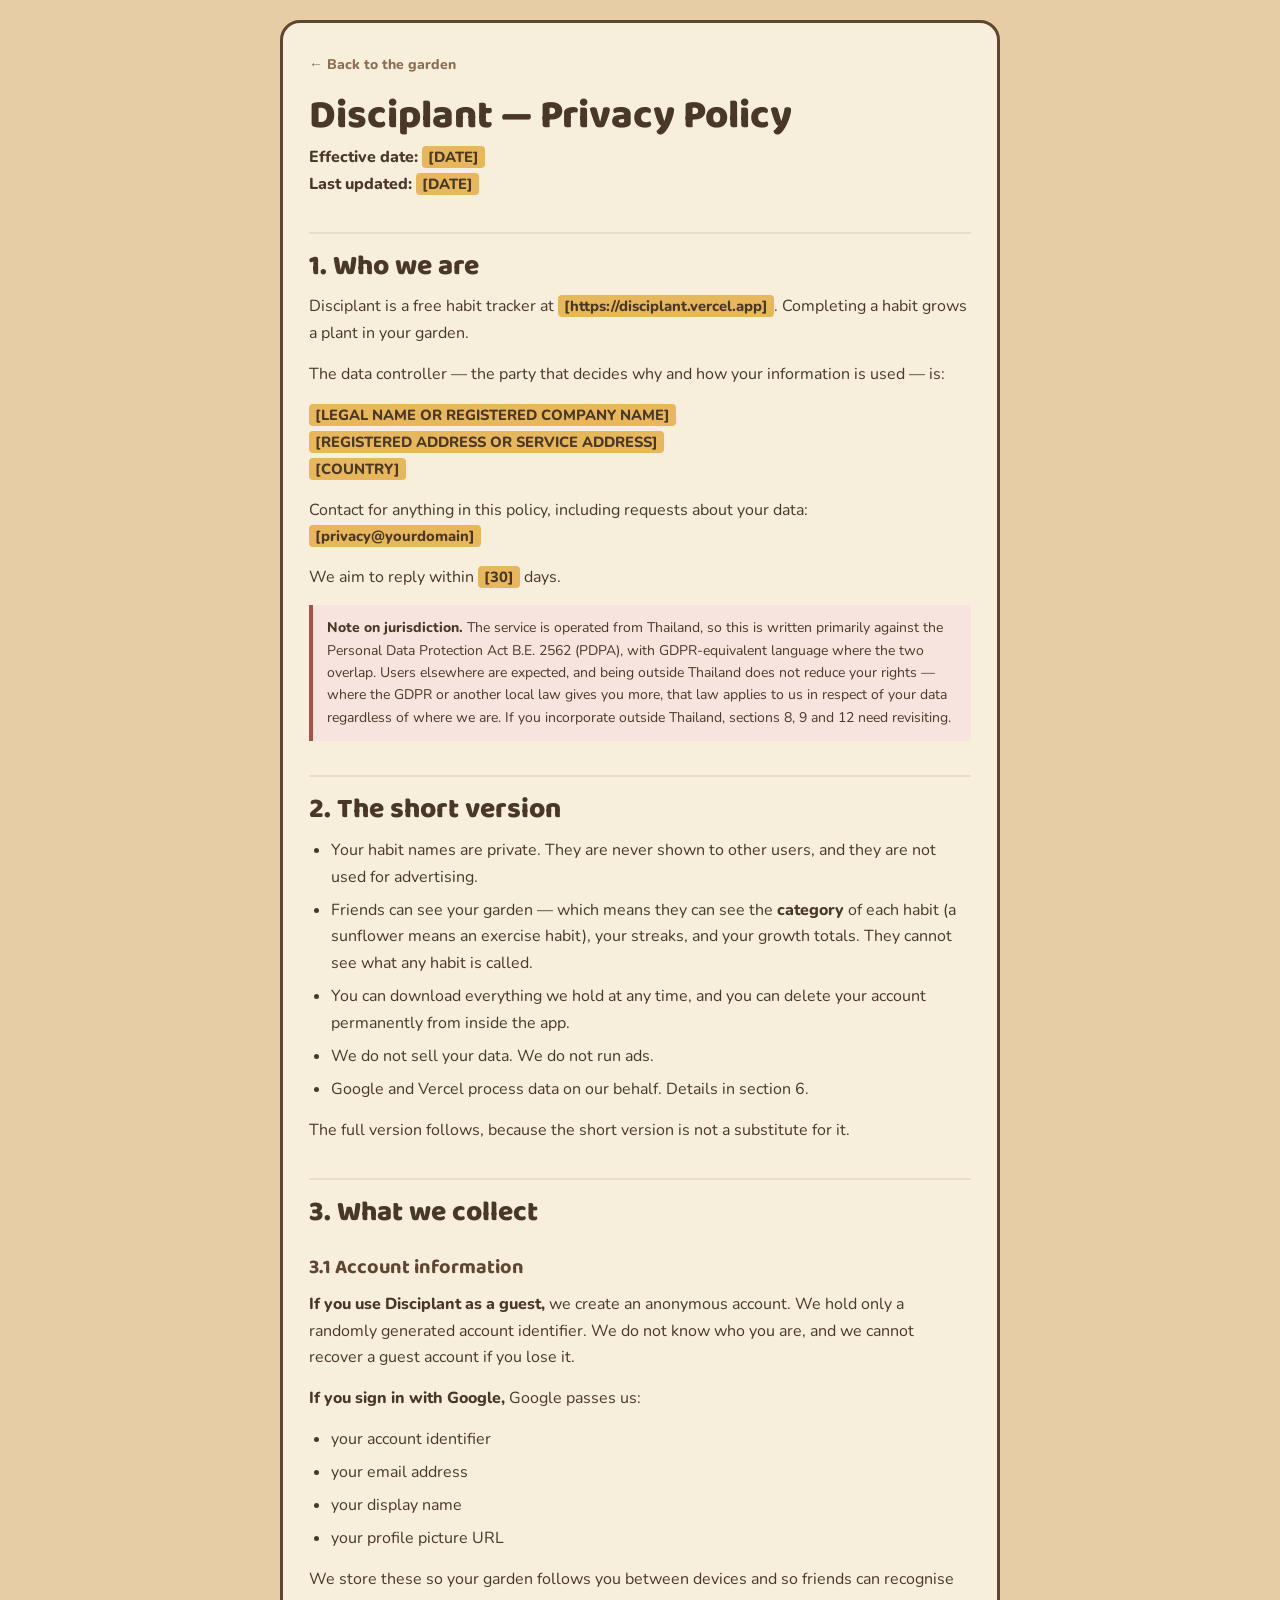
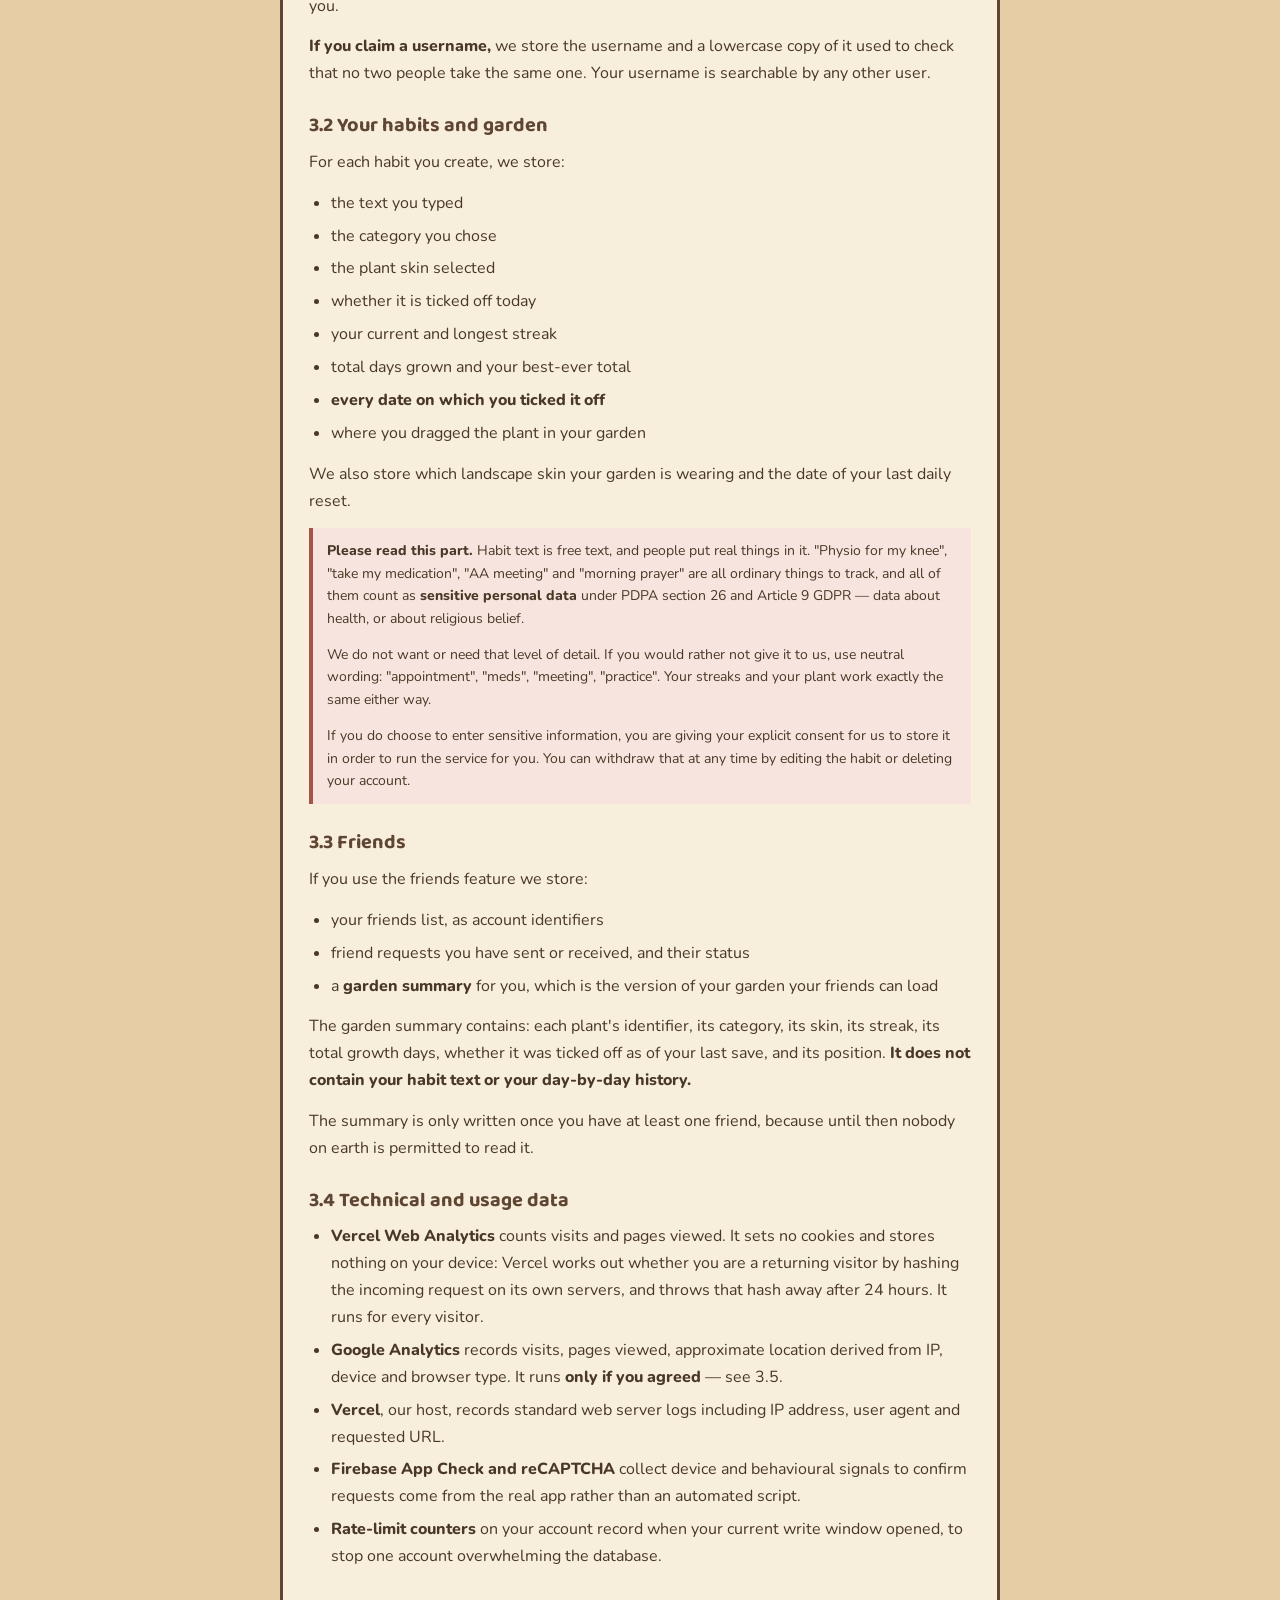
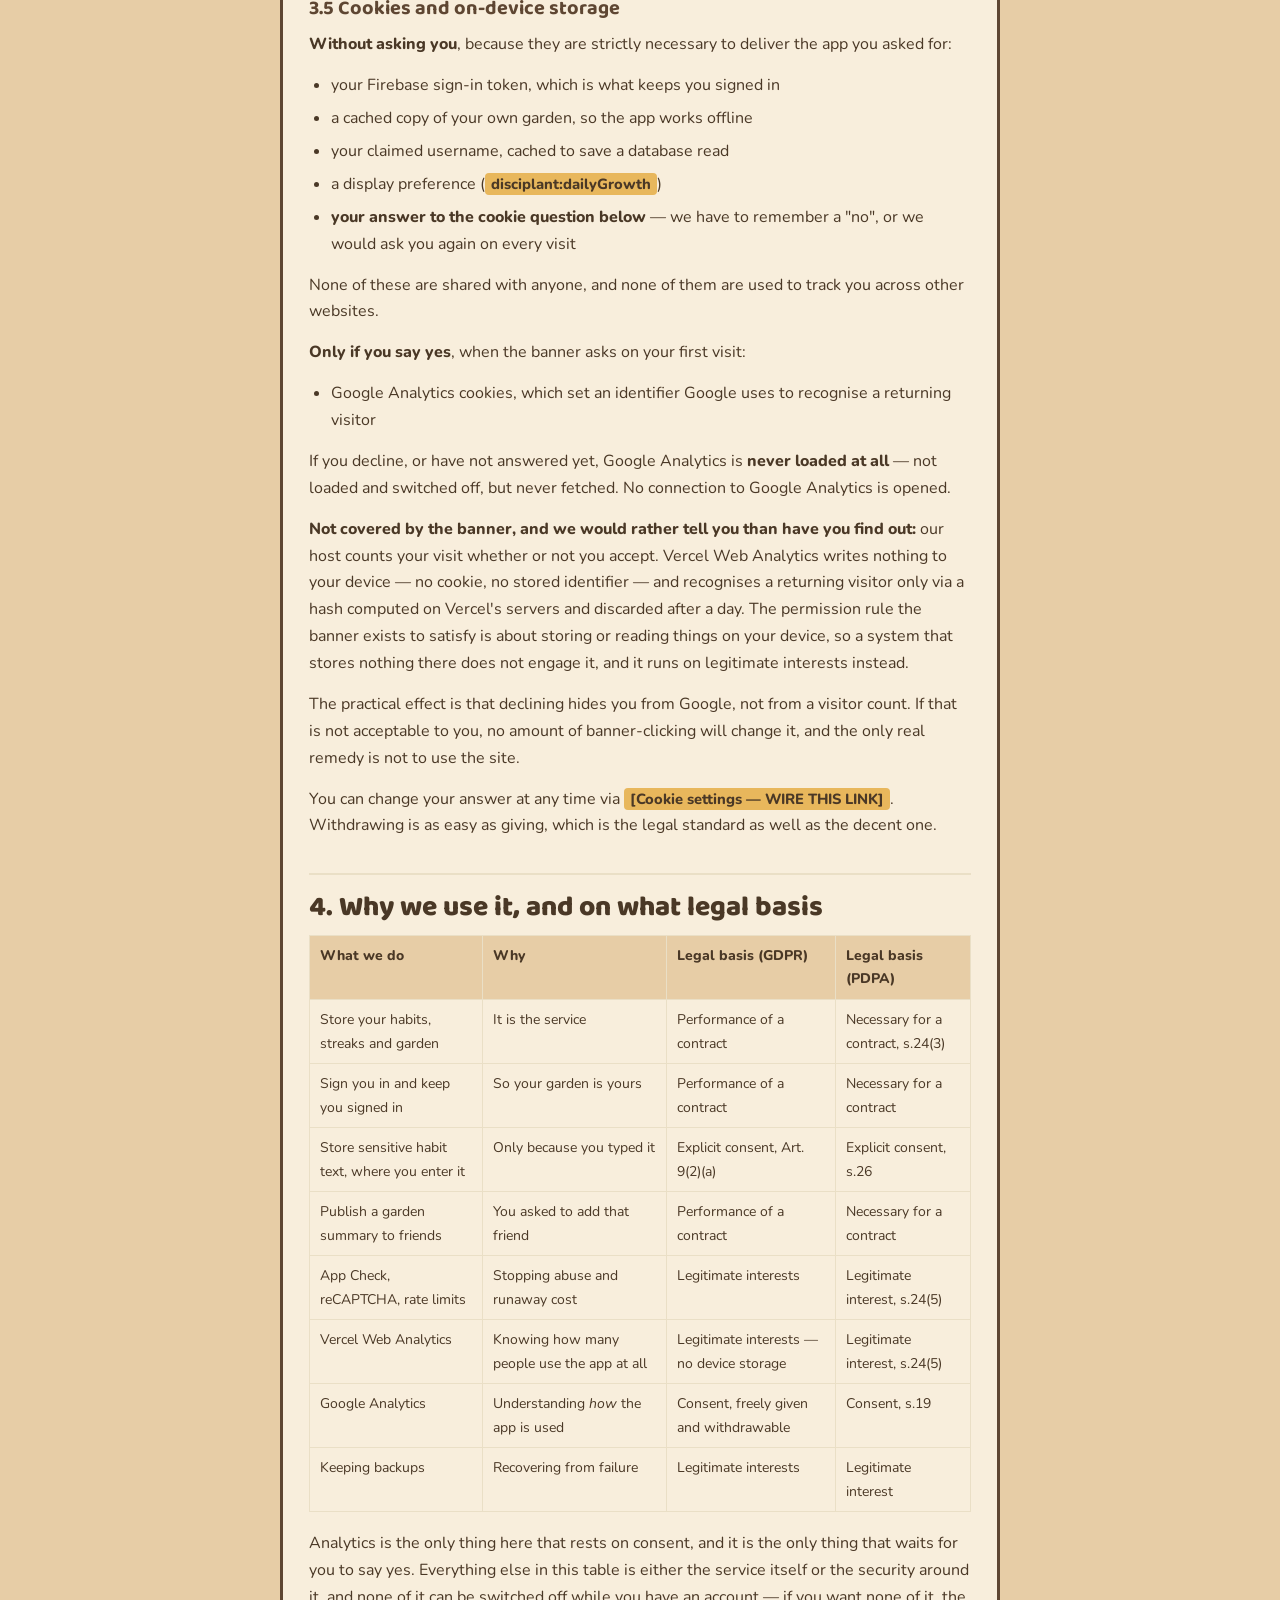
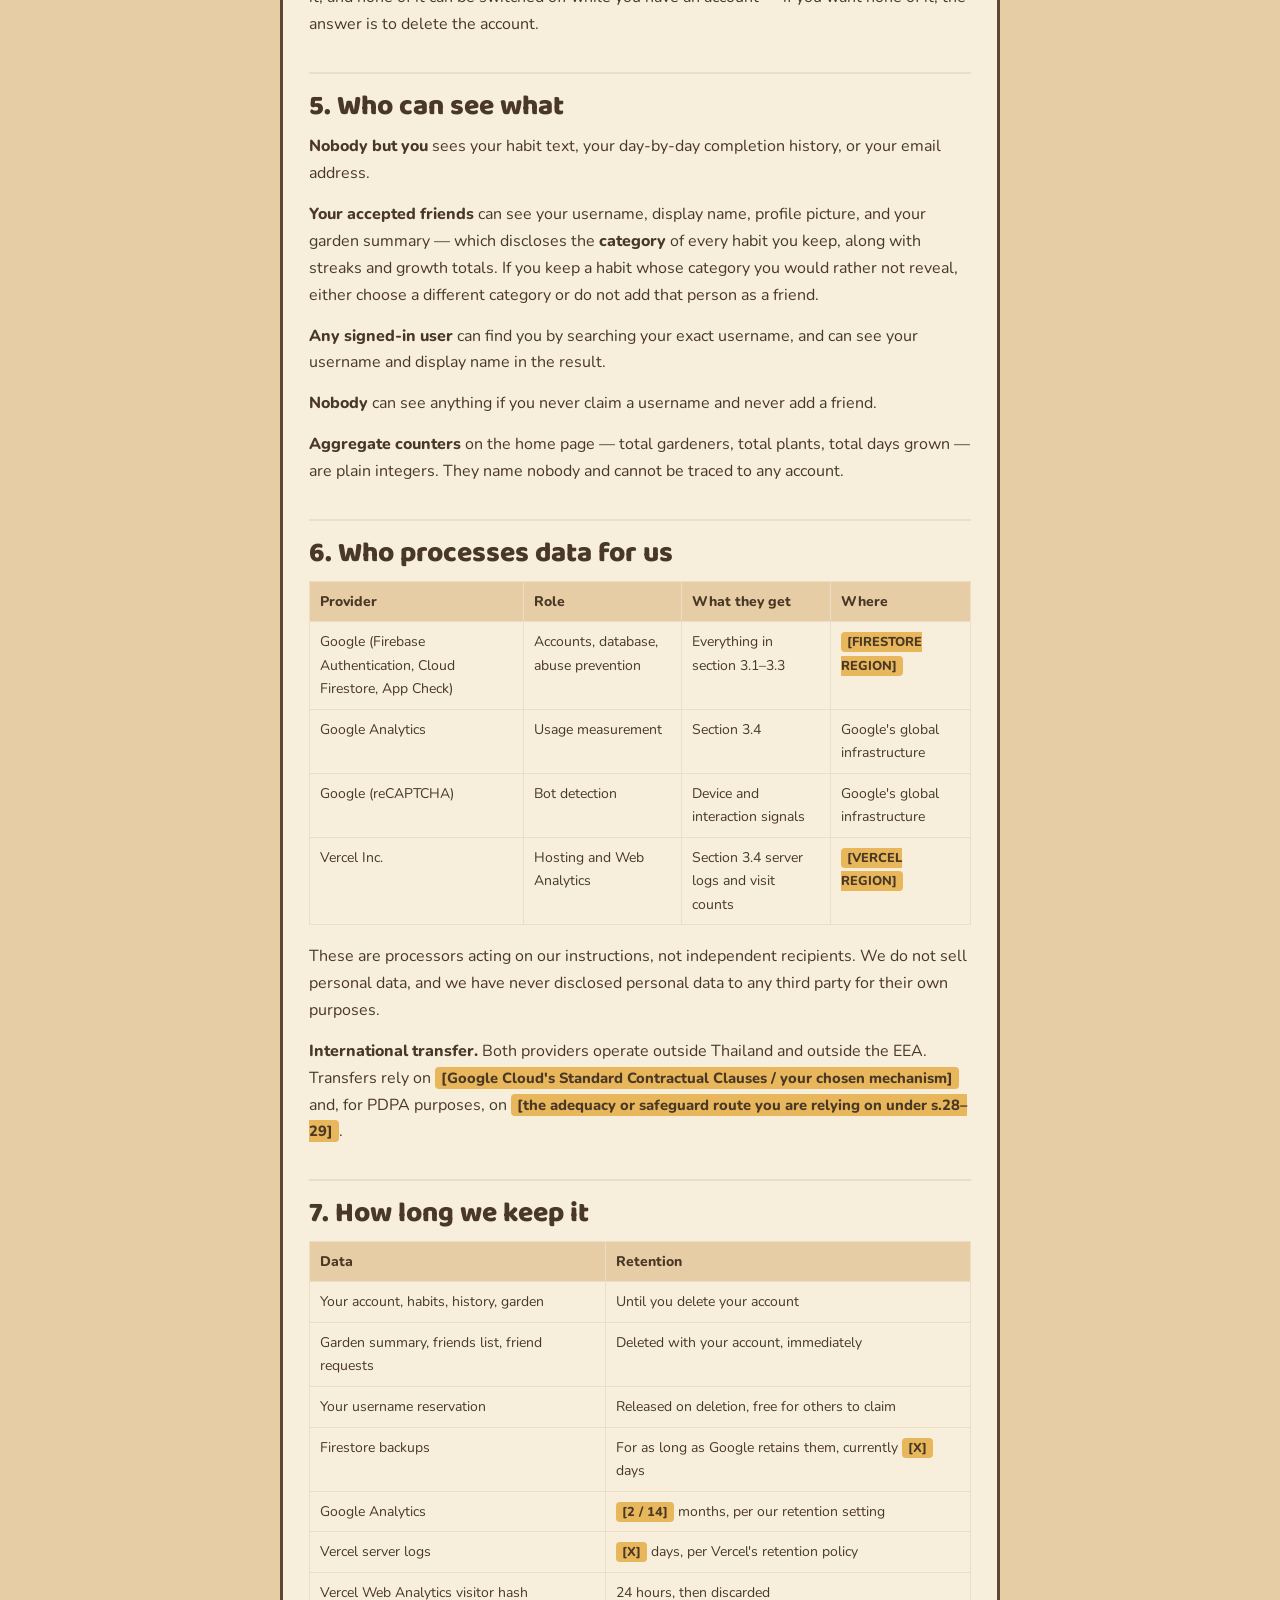
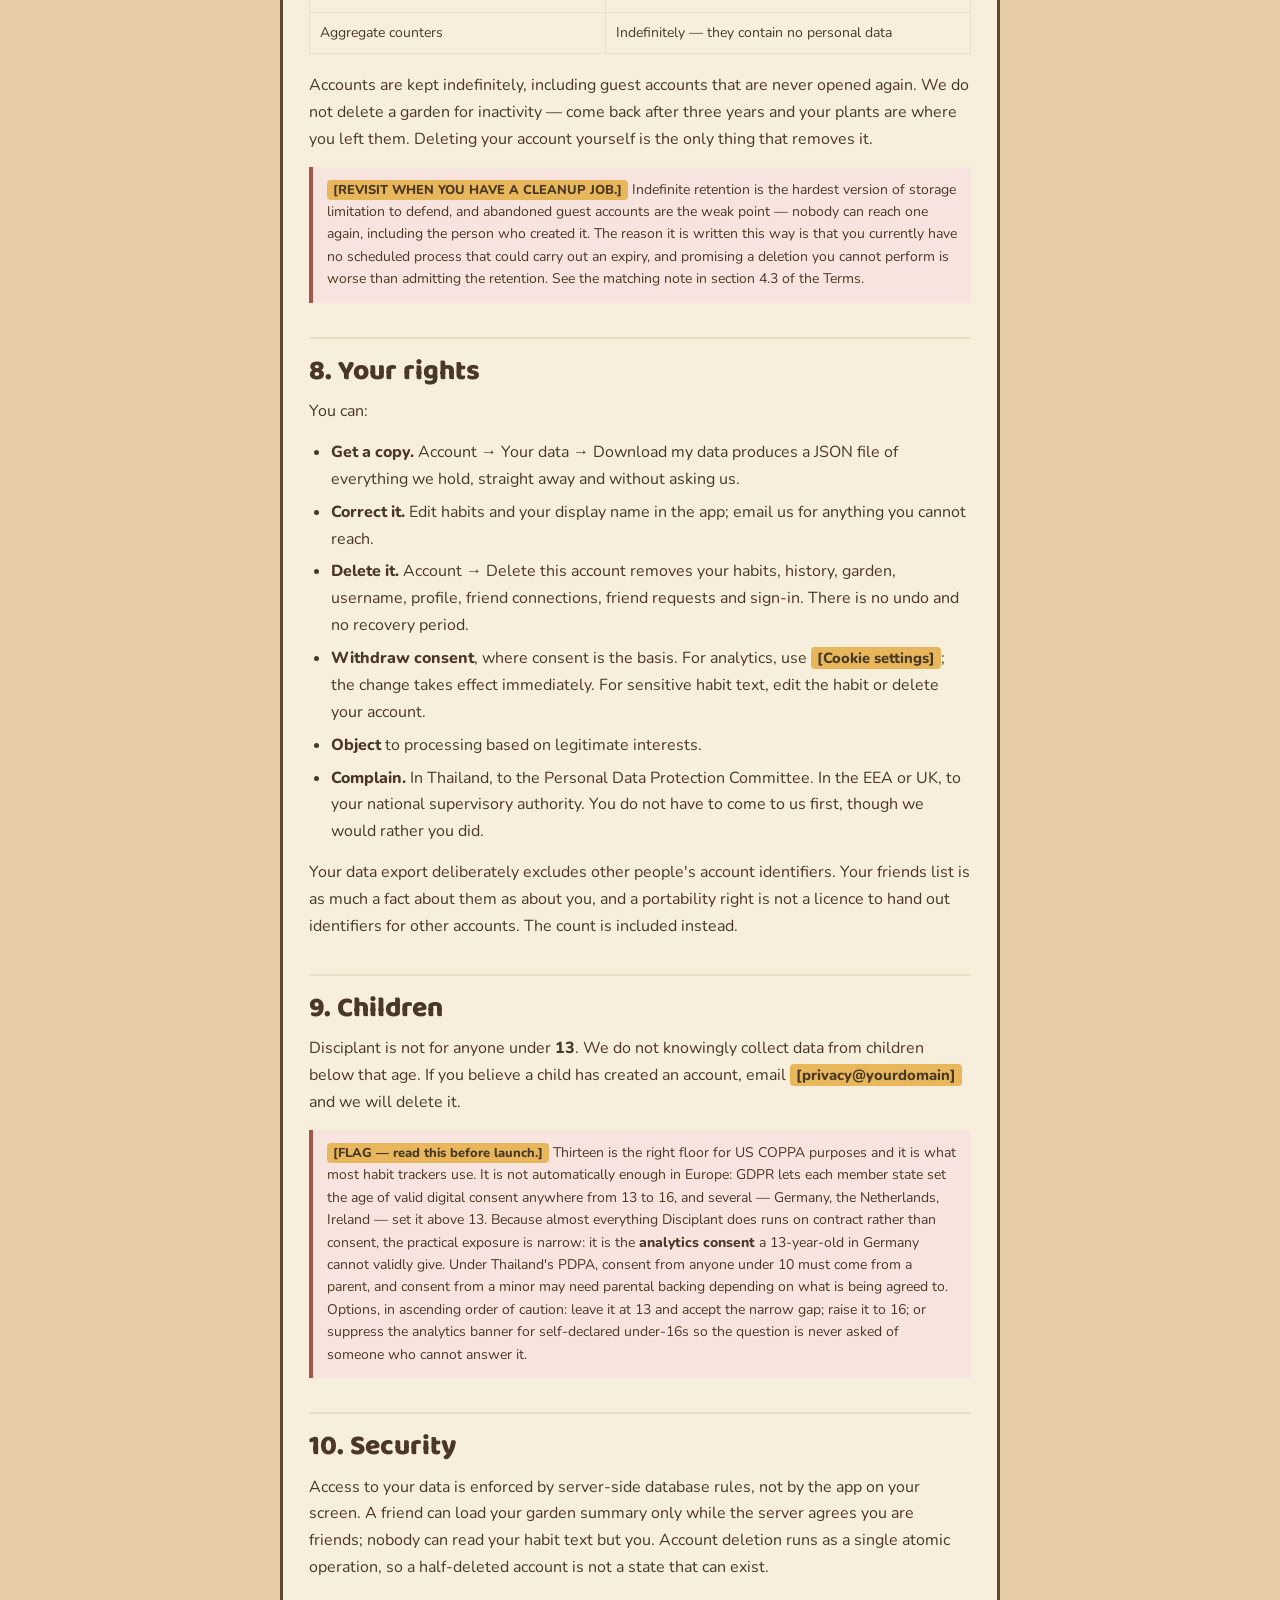
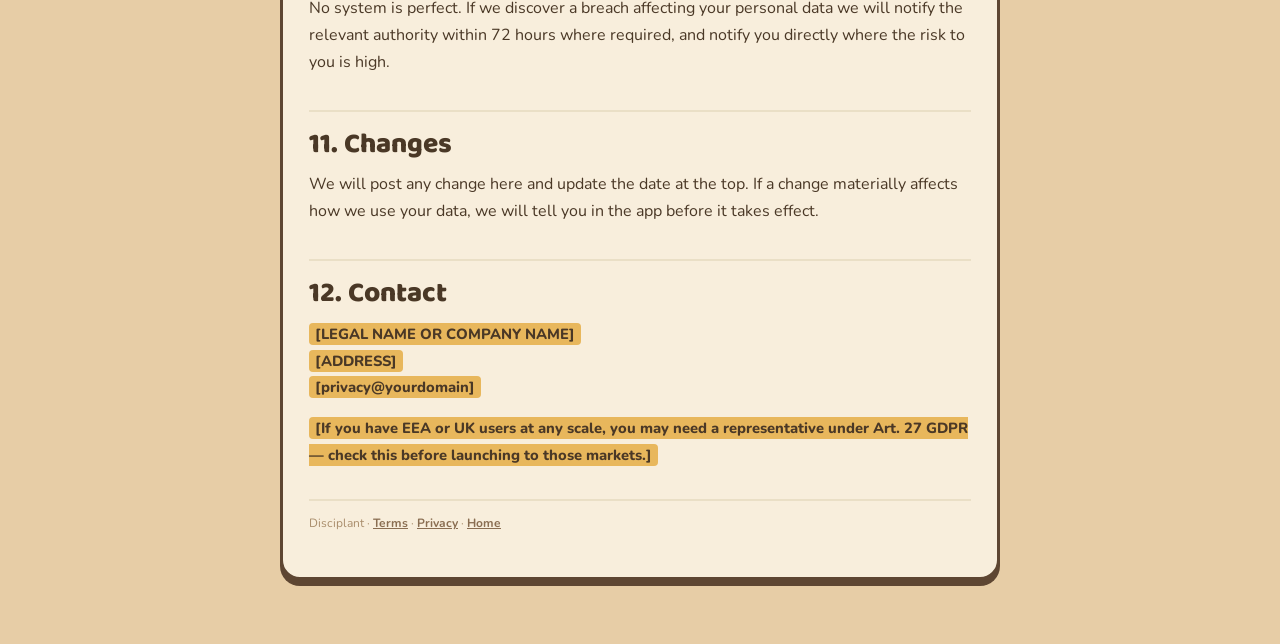
==== privacy.html @ 7e7921d1 "added privacy policy and terms of service" ====
<!DOCTYPE html>
<html lang="en">
<head>
  <meta charset="UTF-8" />
  <meta name="viewport" content="width=device-width, initial-scale=1.0" />
  <title>Privacy Policy - Disciplant</title>
  <meta name="description" content="How Disciplant handles your data: what is collected, who can see it, and how to get a copy or delete it." />
  <link rel="stylesheet" href="style.css" />
  <link rel="icon" href="favicon.ico" sizes="32x32" />
  <link rel="icon" href="favicon.svg?v=2" type="image/svg+xml" />
  <link rel="apple-touch-icon" href="apple-touch-icon.png" />
  <link rel="canonical" href="https://disciplant.vercel.app/privacy" />
</head>
<body class="legal-page">

  <main class="legal-sheet">
    <a class="legal-back" href="index.html">Back to the garden</a>

    <article class="legal-body">
      <h1>Disciplant — Privacy Policy</h1>
      <p><strong>Effective date:</strong> <code>[DATE]</code><br />
      <strong>Last updated:</strong> <code>[DATE]</code></p>
      <h2>1. Who we are</h2>
      <p>Disciplant is a free habit tracker at <code>[https://disciplant.vercel.app]</code>. Completing a habit grows a plant in your garden.</p>
      <p>The data controller — the party that decides why and how your information is used — is:</p>
      <p><code>[LEGAL NAME OR REGISTERED COMPANY NAME]</code><br />
      <code>[REGISTERED ADDRESS OR SERVICE ADDRESS]</code><br />
      <code>[COUNTRY]</code></p>
      <p>Contact for anything in this policy, including requests about your data: <strong><code>[privacy@yourdomain]</code></strong></p>
      <p>We aim to reply within <code>[30]</code> days.</p>
      <blockquote>
      <p><strong>Note on jurisdiction.</strong> The service is operated from Thailand, so this is written primarily against the Personal Data Protection Act B.E. 2562 (PDPA), with GDPR-equivalent language where the two overlap. Users elsewhere are expected, and being outside Thailand does not reduce your rights — where the GDPR or another local law gives you more, that law applies to us in respect of your data regardless of where we are. If you incorporate outside Thailand, sections 8, 9 and 12 need revisiting.</p>
      </blockquote>
      <h2>2. The short version</h2>
      <ul>
      <li>Your habit names are private. They are never shown to other users, and they are not used for advertising.</li>
      <li>Friends can see your garden — which means they can see the <strong>category</strong> of each habit (a sunflower means an exercise habit), your streaks, and your growth totals. They cannot see what any habit is called.</li>
      <li>You can download everything we hold at any time, and you can delete your account permanently from inside the app.</li>
      <li>We do not sell your data. We do not run ads.</li>
      <li>Google and Vercel process data on our behalf. Details in section 6.</li>
      </ul>
      <p>The full version follows, because the short version is not a substitute for it.</p>
      <h2>3. What we collect</h2>
      <h3>3.1 Account information</h3>
      <p><strong>If you use Disciplant as a guest,</strong> we create an anonymous account. We hold only a randomly generated account identifier. We do not know who you are, and we cannot recover a guest account if you lose it.</p>
      <p><strong>If you sign in with Google,</strong> Google passes us:</p>
      <ul>
      <li>your account identifier</li>
      <li>your email address</li>
      <li>your display name</li>
      <li>your profile picture URL</li>
      </ul>
      <p>We store these so your garden follows you between devices and so friends can recognise you.</p>
      <p><strong>If you claim a username,</strong> we store the username and a lowercase copy of it used to check that no two people take the same one. Your username is searchable by any other user.</p>
      <h3>3.2 Your habits and garden</h3>
      <p>For each habit you create, we store:</p>
      <ul>
      <li>the text you typed</li>
      <li>the category you chose</li>
      <li>the plant skin selected</li>
      <li>whether it is ticked off today</li>
      <li>your current and longest streak</li>
      <li>total days grown and your best-ever total</li>
      <li><strong>every date on which you ticked it off</strong></li>
      <li>where you dragged the plant in your garden</li>
      </ul>
      <p>We also store which landscape skin your garden is wearing and the date of your last daily reset.</p>
      <blockquote>
      <p><strong>Please read this part.</strong> Habit text is free text, and people put real things in it. "Physio for my knee", "take my medication", "AA meeting" and "morning prayer" are all ordinary things to track, and all of them count as <strong>sensitive personal data</strong> under PDPA section 26 and Article 9 GDPR — data about health, or about religious belief.</p>
      <p>We do not want or need that level of detail. If you would rather not give it to us, use neutral wording: "appointment", "meds", "meeting", "practice". Your streaks and your plant work exactly the same either way.</p>
      <p>If you do choose to enter sensitive information, you are giving your explicit consent for us to store it in order to run the service for you. You can withdraw that at any time by editing the habit or deleting your account.</p>
      </blockquote>
      <h3>3.3 Friends</h3>
      <p>If you use the friends feature we store:</p>
      <ul>
      <li>your friends list, as account identifiers</li>
      <li>friend requests you have sent or received, and their status</li>
      <li>a <strong>garden summary</strong> for you, which is the version of your garden your friends can load</li>
      </ul>
      <p>The garden summary contains: each plant's identifier, its category, its skin, its streak, its total growth days, whether it was ticked off as of your last save, and its position. <strong>It does not contain your habit text or your day-by-day history.</strong></p>
      <p>The summary is only written once you have at least one friend, because until then nobody on earth is permitted to read it.</p>
      <h3>3.4 Technical and usage data</h3>
      <ul>
      <li><strong>Vercel Web Analytics</strong> counts visits and pages viewed. It sets no cookies and stores nothing on your device: Vercel works out whether you are a returning visitor by hashing the incoming request on its own servers, and throws that hash away after 24 hours. It runs for every visitor.</li>
      <li><strong>Google Analytics</strong> records visits, pages viewed, approximate location derived from IP, device and browser type. It runs <strong>only if you agreed</strong> — see 3.5.</li>
      <li><strong>Vercel</strong>, our host, records standard web server logs including IP address, user agent and requested URL.</li>
      <li><strong>Firebase App Check and reCAPTCHA</strong> collect device and behavioural signals to confirm requests come from the real app rather than an automated script.</li>
      <li><strong>Rate-limit counters</strong> on your account record when your current write window opened, to stop one account overwhelming the database.</li>
      </ul>
      <h3>3.5 Cookies and on-device storage</h3>
      <p><strong>Without asking you</strong>, because they are strictly necessary to deliver the app you asked for:</p>
      <ul>
      <li>your Firebase sign-in token, which is what keeps you signed in</li>
      <li>a cached copy of your own garden, so the app works offline</li>
      <li>your claimed username, cached to save a database read</li>
      <li>a display preference (<code>disciplant:dailyGrowth</code>)</li>
      <li><strong>your answer to the cookie question below</strong> — we have to remember a "no", or we would ask you again on every visit</li>
      </ul>
      <p>None of these are shared with anyone, and none of them are used to track you across other websites.</p>
      <p><strong>Only if you say yes</strong>, when the banner asks on your first visit:</p>
      <ul>
      <li>Google Analytics cookies, which set an identifier Google uses to recognise a returning visitor</li>
      </ul>
      <p>If you decline, or have not answered yet, Google Analytics is <strong>never loaded at all</strong> — not loaded and switched off, but never fetched. No connection to Google Analytics is opened.</p>
      <p><strong>Not covered by the banner, and we would rather tell you than have you find out:</strong> our host counts your visit whether or not you accept. Vercel Web Analytics writes nothing to your device — no cookie, no stored identifier — and recognises a returning visitor only via a hash computed on Vercel's servers and discarded after a day. The permission rule the banner exists to satisfy is about storing or reading things on your device, so a system that stores nothing there does not engage it, and it runs on legitimate interests instead.</p>
      <p>The practical effect is that declining hides you from Google, not from a visitor count. If that is not acceptable to you, no amount of banner-clicking will change it, and the only real remedy is not to use the site.</p>
      <p>You can change your answer at any time via <strong><code>[Cookie settings — WIRE THIS LINK]</code></strong>. Withdrawing is as easy as giving, which is the legal standard as well as the decent one.</p>
      <h2>4. Why we use it, and on what legal basis</h2>
      <div class="legal-table-wrap"><table>
      <thead>
      <tr>
      <th>What we do</th>
      <th>Why</th>
      <th>Legal basis (GDPR)</th>
      <th>Legal basis (PDPA)</th>
      </tr>
      </thead>
      <tbody>
      <tr>
      <td>Store your habits, streaks and garden</td>
      <td>It is the service</td>
      <td>Performance of a contract</td>
      <td>Necessary for a contract, s.24(3)</td>
      </tr>
      <tr>
      <td>Sign you in and keep you signed in</td>
      <td>So your garden is yours</td>
      <td>Performance of a contract</td>
      <td>Necessary for a contract</td>
      </tr>
      <tr>
      <td>Store sensitive habit text, where you enter it</td>
      <td>Only because you typed it</td>
      <td>Explicit consent, Art. 9(2)(a)</td>
      <td>Explicit consent, s.26</td>
      </tr>
      <tr>
      <td>Publish a garden summary to friends</td>
      <td>You asked to add that friend</td>
      <td>Performance of a contract</td>
      <td>Necessary for a contract</td>
      </tr>
      <tr>
      <td>App Check, reCAPTCHA, rate limits</td>
      <td>Stopping abuse and runaway cost</td>
      <td>Legitimate interests</td>
      <td>Legitimate interest, s.24(5)</td>
      </tr>
      <tr>
      <td>Vercel Web Analytics</td>
      <td>Knowing how many people use the app at all</td>
      <td>Legitimate interests — no device storage</td>
      <td>Legitimate interest, s.24(5)</td>
      </tr>
      <tr>
      <td>Google Analytics</td>
      <td>Understanding <em>how</em> the app is used</td>
      <td>Consent, freely given and withdrawable</td>
      <td>Consent, s.19</td>
      </tr>
      <tr>
      <td>Keeping backups</td>
      <td>Recovering from failure</td>
      <td>Legitimate interests</td>
      <td>Legitimate interest</td>
      </tr>
      </tbody>
      </table></div>
      <p>Analytics is the only thing here that rests on consent, and it is the only thing that waits for you to say yes. Everything else in this table is either the service itself or the security around it, and none of it can be switched off while you have an account — if you want none of it, the answer is to delete the account.</p>
      <h2>5. Who can see what</h2>
      <p><strong>Nobody but you</strong> sees your habit text, your day-by-day completion history, or your email address.</p>
      <p><strong>Your accepted friends</strong> can see your username, display name, profile picture, and your garden summary — which discloses the <strong>category</strong> of every habit you keep, along with streaks and growth totals. If you keep a habit whose category you would rather not reveal, either choose a different category or do not add that person as a friend.</p>
      <p><strong>Any signed-in user</strong> can find you by searching your exact username, and can see your username and display name in the result.</p>
      <p><strong>Nobody</strong> can see anything if you never claim a username and never add a friend.</p>
      <p><strong>Aggregate counters</strong> on the home page — total gardeners, total plants, total days grown — are plain integers. They name nobody and cannot be traced to any account.</p>
      <h2>6. Who processes data for us</h2>
      <div class="legal-table-wrap"><table>
      <thead>
      <tr>
      <th>Provider</th>
      <th>Role</th>
      <th>What they get</th>
      <th>Where</th>
      </tr>
      </thead>
      <tbody>
      <tr>
      <td>Google (Firebase Authentication, Cloud Firestore, App Check)</td>
      <td>Accounts, database, abuse prevention</td>
      <td>Everything in section 3.1–3.3</td>
      <td><code>[FIRESTORE REGION]</code></td>
      </tr>
      <tr>
      <td>Google Analytics</td>
      <td>Usage measurement</td>
      <td>Section 3.4</td>
      <td>Google's global infrastructure</td>
      </tr>
      <tr>
      <td>Google (reCAPTCHA)</td>
      <td>Bot detection</td>
      <td>Device and interaction signals</td>
      <td>Google's global infrastructure</td>
      </tr>
      <tr>
      <td>Vercel Inc.</td>
      <td>Hosting and Web Analytics</td>
      <td>Section 3.4 server logs and visit counts</td>
      <td><code>[VERCEL REGION]</code></td>
      </tr>
      </tbody>
      </table></div>
      <p>These are processors acting on our instructions, not independent recipients. We do not sell personal data, and we have never disclosed personal data to any third party for their own purposes.</p>
      <p><strong>International transfer.</strong> Both providers operate outside Thailand and outside the EEA. Transfers rely on <code>[Google Cloud's Standard Contractual Clauses / your chosen mechanism]</code> and, for PDPA purposes, on <code>[the adequacy or safeguard route you are relying on under s.28–29]</code>.</p>
      <h2>7. How long we keep it</h2>
      <div class="legal-table-wrap"><table>
      <thead>
      <tr>
      <th>Data</th>
      <th>Retention</th>
      </tr>
      </thead>
      <tbody>
      <tr>
      <td>Your account, habits, history, garden</td>
      <td>Until you delete your account</td>
      </tr>
      <tr>
      <td>Garden summary, friends list, friend requests</td>
      <td>Deleted with your account, immediately</td>
      </tr>
      <tr>
      <td>Your username reservation</td>
      <td>Released on deletion, free for others to claim</td>
      </tr>
      <tr>
      <td>Firestore backups</td>
      <td>For as long as Google retains them, currently <code>[X]</code> days</td>
      </tr>
      <tr>
      <td>Google Analytics</td>
      <td><code>[2 / 14]</code> months, per our retention setting</td>
      </tr>
      <tr>
      <td>Vercel server logs</td>
      <td><code>[X]</code> days, per Vercel's retention policy</td>
      </tr>
      <tr>
      <td>Vercel Web Analytics visitor hash</td>
      <td>24 hours, then discarded</td>
      </tr>
      <tr>
      <td>Aggregate counters</td>
      <td>Indefinitely — they contain no personal data</td>
      </tr>
      </tbody>
      </table></div>
      <p>Accounts are kept indefinitely, including guest accounts that are never opened again. We do not delete a garden for inactivity — come back after three years and your plants are where you left them. Deleting your account yourself is the only thing that removes it.</p>
      <blockquote>
      <p><strong><code>[REVISIT WHEN YOU HAVE A CLEANUP JOB.]</code></strong> Indefinite retention is the hardest version of storage limitation to defend, and abandoned guest accounts are the weak point — nobody can reach one again, including the person who created it. The reason it is written this way is that you currently have no scheduled process that could carry out an expiry, and promising a deletion you cannot perform is worse than admitting the retention. See the matching note in section 4.3 of the Terms.</p>
      </blockquote>
      <h2>8. Your rights</h2>
      <p>You can:</p>
      <ul>
      <li><strong>Get a copy.</strong> Account → Your data → Download my data produces a JSON file of everything we hold, straight away and without asking us.</li>
      <li><strong>Correct it.</strong> Edit habits and your display name in the app; email us for anything you cannot reach.</li>
      <li><strong>Delete it.</strong> Account → Delete this account removes your habits, history, garden, username, profile, friend connections, friend requests and sign-in. There is no undo and no recovery period.</li>
      <li><strong>Withdraw consent</strong>, where consent is the basis. For analytics, use <code>[Cookie settings]</code>; the change takes effect immediately. For sensitive habit text, edit the habit or delete your account.</li>
      <li><strong>Object</strong> to processing based on legitimate interests.</li>
      <li><strong>Complain.</strong> In Thailand, to the Personal Data Protection Committee. In the EEA or UK, to your national supervisory authority. You do not have to come to us first, though we would rather you did.</li>
      </ul>
      <p>Your data export deliberately excludes other people's account identifiers. Your friends list is as much a fact about them as about you, and a portability right is not a licence to hand out identifiers for other accounts. The count is included instead.</p>
      <h2>9. Children</h2>
      <p>Disciplant is not for anyone under <strong>13</strong>. We do not knowingly collect data from children below that age. If you believe a child has created an account, email <code>[privacy@yourdomain]</code> and we will delete it.</p>
      <blockquote>
      <p><strong><code>[FLAG — read this before launch.]</code></strong> Thirteen is the right floor for US COPPA purposes and it is what most habit trackers use. It is not automatically enough in Europe: GDPR lets each member state set the age of valid digital consent anywhere from 13 to 16, and several — Germany, the Netherlands, Ireland — set it above 13. Because almost everything Disciplant does runs on contract rather than consent, the practical exposure is narrow: it is the <strong>analytics consent</strong> a 13-year-old in Germany cannot validly give. Under Thailand's PDPA, consent from anyone under 10 must come from a parent, and consent from a minor may need parental backing depending on what is being agreed to. Options, in ascending order of caution: leave it at 13 and accept the narrow gap; raise it to 16; or suppress the analytics banner for self-declared under-16s so the question is never asked of someone who cannot answer it.</p>
      </blockquote>
      <h2>10. Security</h2>
      <p>Access to your data is enforced by server-side database rules, not by the app on your screen. A friend can load your garden summary only while the server agrees you are friends; nobody can read your habit text but you. Account deletion runs as a single atomic operation, so a half-deleted account is not a state that can exist.</p>
      <p>No system is perfect. If we discover a breach affecting your personal data we will notify the relevant authority within 72 hours where required, and notify you directly where the risk to you is high.</p>
      <h2>11. Changes</h2>
      <p>We will post any change here and update the date at the top. If a change materially affects how we use your data, we will tell you in the app before it takes effect.</p>
      <h2>12. Contact</h2>
      <p><code>[LEGAL NAME OR COMPANY NAME]</code><br />
      <code>[ADDRESS]</code><br />
      <strong><code>[privacy@yourdomain]</code></strong></p>
      <p><code>[If you have EEA or UK users at any scale, you may need a representative under Art. 27 GDPR — check this before launching to those markets.]</code></p>
    </article>

    <p class="legal-updated">
      Disciplant &middot; <a href="terms.html">Terms</a> &middot;
      <a href="privacy.html">Privacy</a> &middot; <a href="index.html">Home</a>
    </p>
  </main>

</body>
</html>
---- style.css ----
/* ============================================================
   DISCIPLANT - visual identity
   ------------------------------------------------------------
   Three nested surfaces, darkest on the outside:

       bark   (wooden frame, carries the grain)
        └── clay   (tan panel)
             └── linen  (light card, where words live)

   Everything reads from the tokens below. If a colour is not
   in this block it is garden scenery (sky, soil, plant art),
   not interface, and is deliberately left alone.
   ============================================================ */

@import url('https://fonts.googleapis.com/css2?family=Baloo+2:wght@500;600;700;800&family=Nunito:wght@400;600;700;800&display=swap');

:root {
  /* --- Bark: frame layer --- */
  --bark:        #7A5C42;
  --bark-deep:   #5E4632;
  --bark-light:  #9A7855;

  /* --- Clay: panel layer --- */
  --clay:        #E7CDA6;
  --clay-edge:   #D4B58A;
  --clay-deep:   #C39F73;

  /* --- Linen: card layer --- */
  --linen:       #F8EEDC;
  --linen-edge:  #EADFC6;

  /* --- Text --- */
  --ink:         #4A3826;
  --ink-soft:    #8A6E52;
  --ink-faint:   #A98D6B;
  --ink-on-dark: #E7CDA6;

  /* --- Accents. One job each, never decoration. --- */
  --leaf:        #7FA968;   /* done, growth, focus */
  --leaf-deep:   #5C8149;
  --leaf-dark:   #47673A;
  --sun:         #E8B75C;   /* streaks, current page */
  --sun-deep:    #C4913A;
  --bloom:       #D89A8E;   /* delete, warnings */
  --bloom-deep:  #A5544A;
  --bloom-tint:  #F7E4DF;
  --dusk:        #9C8FB8;   /* locked */

  /* --- Type scale. Five sizes. Nothing outside this list. --- */
  --fs-xs:   0.75rem;
  --fs-sm:   0.875rem;
  --fs-base: 1rem;
  --fs-lg:   1.25rem;
  --fs-xl:   1.75rem;
  --fs-2xl:  2.5rem;

  --font-display: 'Baloo 2', 'Nunito', sans-serif;
  --font-body:    'Nunito', sans-serif;

  /* --- Corners --- */
  --r-sm: 10px;
  --r-md: 14px;
  --r-lg: 20px;

  /* --- Grain. Laid over bark surfaces only. --- */
  --wood-grain: repeating-linear-gradient(
      93deg,
      rgba(60, 42, 28, 0)       0px,
      rgba(60, 42, 28, 0)       9px,
      rgba(60, 42, 28, 0.15)    9px,
      rgba(60, 42, 28, 0.15)   11px,
      rgba(60, 42, 28, 0)      11px,
      rgba(60, 42, 28, 0)      26px,
      rgba(255, 231, 194, 0.06) 26px,
      rgba(255, 231, 194, 0.06) 29px
    );

  /* --- The hard bottom edge that makes a control look pressable. --- */
  --lip:      0 4px 0;
  --lip-deep: 0 6px 0;
}

* {
  box-sizing: border-box;
}

html {
  background: #0a1628;
}

body {
  margin: 0;
  padding: 0;
  min-height: 100vh;
  background: transparent;
  font-family: var(--font-body);
  color: var(--ink);
}




/* ========================================
   Sky background + garden ground scene
   ======================================== */

.sky-bg {
  position: fixed;
  top: 0; left: 0; right: 0; bottom: 0;
  z-index: -1;
  background: linear-gradient(180deg, #0a1628 0%, #1a2a44 100%);
  overflow: hidden;

  /* Diameter of the sun/moon. Was 40px of glyph. */
  --sky-body-size: 64px;
}

/* --- The sun and the moon ------------------------------------------
   updateSky() in 05-stats-app.js owns #skyBody: it writes a character
   into it and walks it across the sky by setting left/top. The art
   below is therefore a BACKGROUND IMAGE on ::before, not a child
   element - a child would be wiped the next time updateSky() repaints
   the glyph, whereas a background image survives any textContent write.
   font-size: 0 on the box means whatever character 05 still writes
   stays invisible, so none of this needs an edit in 05.

   Both bodies are flat and id-free (ids would collide the moment this
   art were ever inlined twice), with no gradients and no filters in
   the art itself - shaded the way every bench prop is, by stacking
   rounded shapes each nudged up-left of the one beneath.

   Size is ONE knob: --sky-body-size on .sky-bg. Changing it is safe.
   The old glyph was 2.5rem/40px on line-height 1, and an absolutely
   positioned line box puts its TOP on 05's `top`, so the disc's centre
   sat 20px below that point. The translate below keeps the new disc's
   CENTRE on that same 20px line at any size, so the arc the sun and
   the moon travel across the sky is exactly the one they travelled
   before.
   ------------------------------------------------------------------ */
.sky-body {
  position: absolute;
  width: var(--sky-body-size);
  height: var(--sky-body-size);
  font-size: 0;
  line-height: 0;
  transform: translate(-50%, calc(20px - var(--sky-body-size) / 2));
  transition: left 62s linear, top 32s ease-in-out;
  pointer-events: none;
  user-select: none;
  filter: drop-shadow(0 0 16px rgba(255, 206, 92, 0.55));
}

/* Daytime: a four-layer disc under twelve rays of alternating length,
   each ray nudged a fraction off its true spoke angle and given a
   rounded tip, so the wheel doesn't read as a machine part. */
.sky-body::before {
  content: '';
  position: absolute;
  inset: 0;
  background-image: url("data:image/svg+xml,%3Csvg xmlns='http://www.w3.org/2000/svg' viewBox='0 0 100 100'%3E%3Cpath fill='%23E39429' d='M74.43 54.88L94.41 52.23Q98.03 51.2 94.46 49.17L74.57 45.89ZM58.11 73.55L70.39 89.31Q73.23 91.84 73.06 87.81L65.95 69.14ZM34.12 69.19L27.48 87.16Q27.41 91.24 30.15 88.65L41.98 73.58ZM25.41 46.01L6.8 49.37Q3.24 51.58 6.86 52.43L25.6 55.01ZM41.44 26.61L29.19 11.66Q25.83 9.46 26.55 13.21L33.69 31.17ZM66.57 31.4L74.52 12.62Q75.64 9.08 71.9 11.03L58.88 26.73Z'/%3E%3Cpath fill='%23EFAB35' d='M69.64 65.15L79.81 67.77Q83.46 67.6 81.08 65.44L73.38 58.3ZM45.46 74.39L47.73 86.08Q48.37 89.22 50.38 86.15L53.26 74.59ZM26.77 58.71L18.41 66.42Q16.27 68.98 19.72 68.73L30.62 65.49ZM31.04 34.01L19.92 30.31Q16.79 29.45 18.55 32.58L27.01 40.68ZM54.24 25.56L51.83 14.24Q50.86 11.11 49.17 14.2L46.44 25.45ZM73.01 40.72L80.58 33.17Q82.37 30.09 79.22 30.9L68.99 34.04Z'/%3E%3Cpath fill='%23D9812A' d='M77.82 51.1C77.79 56.73 74.66 63.52 70.95 67.92C67.24 72.33 61.15 76.42 55.56 77.51C49.97 78.59 42.31 77.36 37.41 74.46C32.51 71.56 28.1 65.53 26.15 60.11C24.21 54.69 23.82 47.24 25.75 41.95C27.69 36.66 32.8 31.25 37.77 28.36C42.74 25.47 50.01 23.66 55.57 24.62C61.13 25.58 67.43 29.71 71.13 34.12C74.84 38.54 77.85 45.47 77.82 51.1Z'/%3E%3Cpath fill='%23EFA030' d='M72.31 54.96C71.21 59.9 68.04 65.71 64.1 68.73C60.15 71.76 53.71 73.35 48.64 73.11C43.58 72.88 37.43 70.67 33.69 67.31C29.94 63.95 26.73 57.94 26.15 52.96C25.56 47.97 27.41 41.66 30.17 37.4C32.92 33.15 37.93 28.91 42.66 27.44C47.4 25.96 53.92 26.62 58.59 28.56C63.25 30.49 68.38 34.64 70.66 39.04C72.95 43.44 73.4 50.01 72.31 54.96Z'/%3E%3Cpath fill='%23F8BC42' d='M65.66 56.73C63.97 60.31 60 63.75 56.33 65.43C52.66 67.12 47.46 67.91 43.66 66.86C39.86 65.82 35.81 62.49 33.52 59.17C31.24 55.86 29.64 50.97 29.95 47C30.25 43.03 32.51 38.14 35.37 35.37C38.22 32.6 43.06 30.7 47.06 30.37C51.07 30.04 56.17 31.11 59.41 33.38C62.65 35.65 65.43 40.09 66.48 43.98C67.52 47.87 67.36 53.16 65.66 56.73Z'/%3E%3Cpath fill='%23FDD873' d='M56.82 54.79C55.24 56.87 52.45 58.85 49.9 59.44C47.35 60.04 43.83 59.59 41.53 58.34C39.23 57.1 37.09 54.42 36.09 51.97C35.1 49.52 34.76 46.09 35.56 43.63C36.36 41.17 38.65 38.61 40.89 37.21C43.12 35.81 46.39 34.88 48.97 35.2C51.56 35.53 54.66 37.2 56.39 39.16C58.13 41.11 59.3 44.33 59.37 46.94C59.44 49.54 58.4 52.71 56.82 54.79Z'/%3E%3C/svg%3E");
  background-repeat: no-repeat;
  background-position: center;
  background-size: 100% 100%;
}

/* Night: a real crescent - one arc of the moon's own edge and one arc
   of the terminator, joined at the horns.

   Worth not re-trying: a circle with a circular bite taken out of it
   via fill-rule="evenodd" does NOT give a crescent. The biting circle
   reaches past the moon's edge, so even-odd fills the part hanging
   outside it too and the result is a ring. The second trap is the
   shade pass - a plain offset copy underneath pokes its own two horns
   out past the lit crescent as a pair of dark spikes, so both the
   shade and the highlight are drawn with their horns pulled back (a
   WIDER horn angle, which shortens the tips) and small enough that
   the offset can't carry them past the silhouette. */
.sky-night .sky-body::before {
  background-image: url("data:image/svg+xml,%3Csvg xmlns='http://www.w3.org/2000/svg' viewBox='0 0 100 100'%3E%3Cpath fill='%23B7A97C' d='M48.14 24.51A27.6 27.6 0 1 0 64.88 76.04Q12.06 64.71 48.14 24.51Z'/%3E%3Cpath fill='%23E7DDB7' d='M50.52 20A30 30 0 1 0 68.05 73.96Q6.09 64.27 50.52 20Z'/%3E%3Cpath fill='%23F8F2DC' d='M44.07 21.22A27.8 27.8 0 1 0 61.09 73.59Q0.9 64.2 44.07 21.22Z'/%3E%3C/svg%3E");
}

/* The halo is the one thing that has to change with the body: a warm
   glow around a pale moon reads as a smudge. */
.sky-night .sky-body {
  filter: drop-shadow(0 0 18px rgba(176, 200, 255, 0.45));
}

.sky-ground {
  position: absolute;
  bottom: 0;
  left: 0;
  right: 0;
  height: 30vh;
  background: linear-gradient(
    to bottom,
    #4a7a30 0%,
    #567840 6%,
    #7a5a3a 28%,
    #5c4030 58%,
    #38261a 100%
  );
}

.sky-ground::before {
  content: '';
  position: absolute;
  top: -32px;
  left: -3%;
  width: 106%;
  height: 60px;
  background: #4a7a30;
  border-radius: 52% 48% 58% 42% / 55% 62% 40% 50%;
}

.sky-ground::after {
  content: '';
  position: absolute;
  top: -10px;
  left: 0;
  right: 0;
  height: 28px;
  background: rgba(80, 130, 50, 0.30);
  filter: blur(12px);
  pointer-events: none;
}

/* On the two garden pages the ground is the garden's own, and it
   scrolls. Everything the fixed sky keeps down at its own horizon -
   the ground strip, the hills, the haze, the fireflies - is pinned to
   the window instead, so leaving it on would slide a second, perfectly
   motionless horizon out from behind the real one the moment you
   scrolled up. Toggled by navigateTo() in 01-app-core.js.

   None of this changes the unscrolled view: all four sit below the
   50vh line, where the lawn has always covered them anyway. */
.sky-bg.sky-on-garden .sky-ground,
.sky-bg.sky-on-garden .sky-hills,
.sky-bg.sky-on-garden .sky-horizon-haze,
.sky-bg.sky-on-garden .sky-fireflies {
  display: none;
}

.sky-ground-inner {
  position: absolute;
  top: -18px;
  left: 25%;
  width: 80%;
  height: 36px;
  background: #517d35;
  border-radius: 50% 50% 0 0 / 80% 80% 0 0;
  opacity: 0.55;
}


/* ========================================
   Utility
   ======================================== */

.hidden {
  display: none !important;
}

.loading-state {
  text-align: center;
  font-family: var(--font-display);
  font-weight: 600;
  color: var(--clay);
  font-size: var(--fs-base);
  margin: 60px 0;
}


/* ========================================
   Garden scene - SVG plants in the world
   ======================================== */

.garden-scene {
  position: fixed;
  left: 0;
  right: 0;
  bottom: 0;
  height: 100vh;
  z-index: 5;

  /* How much empty sky stands above the plot, and therefore how far
     up the scene scrolls: two half-screen layers of sky on top of the
     half-screen of ordinary sky that was always visible. Read by the
     track's top margin and by the empty-garden message below, so the
     whole scene resizes from this one number. */
  --garden-sky-lift: 150vh;

  /* Both axes now. The vertical scroll is the sky - see the "sky above
     the garden" section near the end of this file for the layer map.
     display was flex/align-items:flex-end, which pinned the 50vh track
     to the bottom of the 100vh scene; a flex item taller than its line
     overflows the START edge, and overflow past the start edge cannot
     be scrolled to, so the sky above the plot would have been
     unreachable. Plain block flow plus the track's top margin puts the
     plot in exactly the same place and keeps every pixel above it
     scrollable. */
  overflow: auto;
  /* `none`, not `contain`. Both stop a scroll here from chaining out
     to the page behind, but `contain` still lets THIS element
     rubber-band past its own end - and since the scene paints no
     background of its own, that bounce shows .sky-bg straight
     through, as a strip of sky sliding in under the plot. */
  overscroll-behavior: none;
  -webkit-overflow-scrolling: touch;
  scrollbar-width: thin;
  scrollbar-color: rgba(242, 184, 75, 0.55) transparent;
}

.garden-scene::-webkit-scrollbar {
  height: 8px;
  width: 8px;
}
.garden-scene::-webkit-scrollbar-track {
  background: transparent;
}

/* The little square where the two scrollbars meet. Left unstyled it
   does NOT inherit the transparent track above - it falls back to the
   browser's own opaque default, a pale block in the bottom-right
   corner of the sky. */
.garden-scene::-webkit-scrollbar-corner {
  background: transparent;
}
.garden-scene::-webkit-scrollbar-thumb {
  background: rgba(242, 184, 75, 0.5);
  border-radius: 8px;
}
.garden-scene::-webkit-scrollbar-thumb:hover {
  background: rgba(242, 184, 75, 0.75);
}

/* The actual wide canvas plants are placed in - 3x the visible
   width, so there's real room to spread more plants out. Percentage
   left/bottom values on .garden-plant are relative to THIS box, not
   the viewport, so a plant's x-position is stable no matter how the
   surrounding viewport is scrolled. */
/* The clip box: the plot's true edges, and nothing is allowed to move
   them.

   The bug this exists for: a scroll container's range is the union of
   its descendants' boxes AFTER transforms, and .plant-visual's scale
   is uncapped - about 12x on a year-old habit, so a 120px plant is
   1539px wide. clampCenterPct in 04 only keeps a plant's CENTRE 68px
   inside the edge (it protects the 130px name tag, not the plant), so
   half a wide canopy hung over the end of the plot and the scene grew
   its scroll range to reach it. Scrolling out there found no scenery,
   just .sky-bg showing through the transparent scene - the blue
   rectangle past the bottom and right edges. The same thing happened
   downward through .garden-plant's negative bottom offset.

   Clipping HERE and not on the track itself is the whole trick. The
   sky strip is a child of the track sitting entirely above it
   (bottom: 100%), so clipping the track would need an
   overflow-clip-margin to spare it - and that margin moves the clip
   edge on every side, taking the scroll range with it and handing the
   plants their overhang straight back. This box has no margin at all
   because it does not need one: it is a plain block wrapper whose own
   height is the track's margin box, so the sky strip is already
   inside it. overflow: clip establishes the formatting context that
   keeps the track's top margin in, and is not a scroll container, so
   the scene stays the only thing that scrolls.

   Nothing visible is lost. At full scroll the plot's edges sit
   exactly on the edges of the screen, so everything this cuts away
   was already off-screen - it just cannot be chased any more. */
.garden-scene-clip {
  width: 300%;

  /* flow-root is load-bearing, not decoration. This box's whole job is
     to be exactly as tall as the plot, and it gets that height by
     containing the track's 150vh top margin. `overflow: clip` will NOT
     do that on its own - clip is the one overflow value that does not
     establish a block formatting context, so without this the margin
     would collapse straight through, leaving this box 50vh tall,
     shunted 150vh down, with the sky strip clipped clean off the top
     of the garden. flow-root establishes the context explicitly. */
  display: flow-root;
  overflow: clip;
}

.garden-scene-track {
  position: relative;
  /* Full width of the clip box above, which is the 300% that used to
     be declared here - the plot is the same three screens wide, the
     measurement just moved out one level. */
  width: 100%;
  height: 50vh;
  /* Deliberately still 50vh. Every .garden-plant's bottom% is a
     percentage of THIS box, so growing the track to make room for the
     sky would have moved every plant in every garden. The sky is
     bought with margin instead, which adds scrollable height without
     touching the coordinate space the plants live in. .garden-scene
     establishes its own formatting context (overflow: auto), so this
     margin cannot collapse out through the top of it. */
  margin-top: var(--garden-sky-lift, 150vh);
}

/* The lawn. This used to be a fixed element in #gardenBackdrop, which
   is exactly why it stayed put while the fence and the plants standing
   on it scrolled away - the ground was welded to the window. As a
   child of the track it fills the plot precisely as before (the track
   IS the bottom 50vh) and now moves with everything rooted in it.
   Painted first and z-indexed under the grass clumps (1), the fence
   (2) and the plants (3+). Built by renderLawn() in 04. */
/* ========================================
   Garden landscape skin tokens

   Everything the ground is painted with, pulled out of the rules
   below into one named set so a landscape skin can repaint the plot
   without any rule here knowing which skin is on. The values below
   ARE the Meadow skin - the garden as it has always looked - so with
   no skin applied at all (first paint, JS not run yet, a skin id that
   no longer exists) the scene renders exactly as before.

   GARDEN_SKINS in 03-plant-art.js overrides these by setting the same
   custom properties inline on .garden-scene; see applyGardenSkin() in
   04-garden-scene.js. Inline properties beat these, so a skin never
   has to fight specificity.

   Two of these deliberately point at the shared UI palette rather
   than at hexes: the fence and the signpost were painted straight
   from --clay and --bark, which are the same tokens the Tasks page
   and the nav planks use. Skinning them without this indirection
   would have repainted half the app along with the garden.

   Grass is the one part NOT here. Blades are built in JS with their
   gradients written as inline styles (see buildGrassClump), so their
   palette rides on the skin object itself as skin.grass.
   ======================================== */
.garden-scene {
  /* Ground. back = the far edge up by the fence, front = underfoot. */
  --lawn-back:  #6fae46;
  --lawn-mid:   #58973a;
  --lawn-front: #3f7a2a;
  --lawn-crest: #6fae46;

  /* Fence - four picket shades cycling every 104px */
  --fence-a:    var(--clay);
  --fence-b:    var(--clay-edge);
  --fence-c:    var(--clay-deep);
  --fence-d:    var(--clay-deep);
  --fence-rail: var(--clay-deep);
  /* Bare channels, so the three shadow stops can share one colour at
     three alphas. A green-black contact shadow is right on grass and
     wrong on anything else. */
  --fence-shadow-rgb: 20, 40, 12;

  /* Man-made props standing in the plot (the signpost, for now) */
  --scenery-wood:      var(--bark);
  --scenery-wood-lit:  var(--bark-light);
  --scenery-wood-deep: var(--bark-deep);
  --scenery-ink:       var(--linen);

  /* Night dimming. A skin whose ground is already dark or already
     pale gets crushed by one fixed filter, so each skin carries its
     own numbers rather than inheriting these. */
  --scene-night-bright:       0.45;
  --scene-night-sat:          0.85;
  --scene-night-fence-bright: 0.55;
}

.garden-lawn {
  position: absolute;
  inset: 0;
  z-index: 0;
  pointer-events: none;
  background: linear-gradient(to bottom,
    var(--lawn-back) 0%, var(--lawn-mid) 45%, var(--lawn-front) 100%);
  transition: filter 1.5s ease;
}

/* The soft crest where the lawn meets the sky, sitting just proud of
   the top edge so the horizon isn't a ruled line. Full width rather
   than the old 106%: that 3% overhang was invisible on a backdrop the
   width of the window, but on a track three screens wide it is 9vw of
   green sticking out past the right-hand end of the plot, and the
   scene would scroll to it. */
.garden-lawn::before {
  content: '';
  position: absolute;
  top: -18px;
  left: 0;
  width: 100%;
  height: 40px;
  background: var(--lawn-crest);
  border-radius: 52% 48% 58% 42% / 55% 62% 40% 50%;
}

/* Same real-time night dimming the lawn always had, moved onto the
   scene's own night class (see updateSky in 05-stats-app.js). */
.garden-scene.scene-night .garden-lawn {
  filter: brightness(var(--scene-night-bright)) saturate(var(--scene-night-sat));
}


/* Ground texture layer - grass blade clumps scattered across the
   scrollable garden track (see renderGrassField in script.js). Lives
   inside .garden-scene-track so it scrolls WITH the content, giving
   swipe/scroll a visible sense of motion that a flat green plane
   couldn't. Sits behind every .garden-plant, whose z-index (10+, see
   PLANT_Z_INDEX in 04-garden-scene.js) is always higher than this
   layer's. */
.grass-tuft-field {
  position: absolute;
  inset: 0;
  z-index: 1;
  pointer-events: none;
}

.grass-clump {
  position: absolute;
  transform: translateX(-50%);
  pointer-events: none;
}

.grass-blade {
  position: absolute;
  bottom: 0;
  border-radius: 40% 60% 0 0;
  transform-origin: bottom center;
}


/* Landscape props - the small things lying about in the plot, built
   by renderSkinProps() in 04-garden-scene.js from the active skin.

   This layer DOES carry a z-index, and that is load-bearing: it makes
   the field a stacking context, so every prop inside is sealed into
   band 3 no matter how high its own depth-derived z-index climbs. That
   is what guarantees the rule the plot is ordered by:

     scenery (0-3)  <  a plant's label  <  that plant's art

   A plant's wrapper starts at PLANT_Z_INDEX (10, see 04-garden-scene.js)
   and is itself a stacking context, so its label - even at z-index 0
   inside it - still paints above every prop, while the art above it at
   z-index 1 still paints above the label. Interleaving the two sets of
   z-indices, which is what this layer used to do, meant a lava smear or
   a sandcastle placed nearer the viewer than a plant would land on top
   of that plant's text.

   The tradeoff, accepted: a foreground prop can no longer paint in
   front of a background plant. In practice the overlap is small, since
   plant art grows upward from its base while nearer props sit lower on
   screen.

   The layer still must NOT take a filter - that would be a second way
   to make a stacking context, but it would also flatten the per-prop
   night dimming below into one blanket pass. */
.garden-prop-field {
  position: absolute;
  inset: 0;
  z-index: 3;
  pointer-events: none;
}

.garden-prop {
  position: absolute;
  transform: translateX(-50%);
  pointer-events: none;
  /* Contact shadow, matching the upper-left light every prop is drawn
     for. Without it they float. */
  filter: drop-shadow(0 2px 3px rgba(0, 0, 0, 0.28));
}

/* The drop-shadow has to be repeated rather than inherited: filter is
   a single property, so naming brightness here would drop the shadow
   at dusk. Both dimming numbers come off the skin, which is how the
   Emberfield lava keeps glowing at midnight while the meadow goes
   properly dark. */
.garden-scene.scene-night .garden-prop {
  filter:
    drop-shadow(0 2px 3px rgba(0, 0, 0, 0.28))
    brightness(var(--scene-night-bright))
    saturate(var(--scene-night-sat));
  transition: filter 1.5s ease;
}


/* ========================================
   Garden fence - lives INSIDE #gardenSceneTrack
   (the scrollable element), not the fixed
   backdrop, so it moves together with the plants
   and grass field as the garden is panned. It sits
   near the top of the track, with a soft shadow
   bridging its base down into the grass field
   below it, so the posts read as rooted in the
   ground rather than floating above it. Rebuilt
   fresh on every renderGarden() call, same as the
   grass field (see renderFence() in script.js).
   ======================================== */
.garden-fence-strip {
  position: absolute;
  top: -7%;
  left: 0;
  width: 100%;
  height: 42px;
  z-index: 2;
  pointer-events: none;
  border-top: 4px solid var(--fence-rail);
  box-shadow: 0 3px 6px rgba(0, 0, 0, 0.20);
  opacity: 0.95;
  /* Four picket shades of the same tan/brown family, cycling every
     104px. A single flat colour would look static while scrolling -
     alternating shades make the panning motion obvious at a glance. */
  background-image: repeating-linear-gradient(
    90deg,
    var(--fence-a) 0px,  var(--fence-a) 9px,
    transparent 9px, transparent 26px,
    var(--fence-b) 26px, var(--fence-b) 35px,
    transparent 35px, transparent 52px,
    var(--fence-c) 52px, var(--fence-c) 61px,
    transparent 61px, transparent 78px,
    var(--fence-d) 78px, var(--fence-d) 87px,
    transparent 87px, transparent 104px
  );
}

/* Soft shadow bridging the fence's base into the grass field just
   below it, so the posts look planted in the lawn instead of hanging
   in empty space above it. */
.garden-fence-shadow {
  position: absolute;
  /* Matches the fence strip's own top (-7%) + height (42px) exactly,
     so the shadow always starts right at the fence's actual bottom
     edge instead of a fixed pixel offset that drifted away from it
     on taller/shorter viewports - that drift was what produced a
     stray, disconnected dark-green sliver above the real fence base. */
  top: calc(-7% + 42px);
  left: 0;
  width: 100%;
  height: 26px;
  z-index: 1;
  pointer-events: none;
  /* Softer, wider falloff (three stops instead of a flat two-stop
     drop) plus a bigger blur so it reads as a gentle contact shadow
     rather than a hard-edged stripe. */
  background: linear-gradient(
    to bottom,
    rgba(var(--fence-shadow-rgb), 0.26) 0%,
    rgba(var(--fence-shadow-rgb), 0.12) 45%,
    rgba(var(--fence-shadow-rgb), 0) 100%
  );
  filter: blur(5px);
}

/* Night dimming - toggled via .scene-night on #gardenScene (see
   updateSky() in script.js), kept in sync with the same real-time
   day/night state as the rest of the garden. */
.garden-scene.scene-night .garden-fence-strip {
  filter: brightness(var(--scene-night-fence-bright));
  transition: filter 1.5s ease;
}
.garden-scene.scene-night .garden-fence-shadow {
  opacity: 0.7;
  transition: opacity 1.5s ease;
}

@media (max-width: 600px) {
  .garden-fence-strip {
    height: 32px;
  }
  .garden-fence-shadow {
    top: calc(-7% + 32px);
  }
}


/* Perspective planting bed - a literal patch of soil narrowing
   toward the top (far/horizon) and widening toward the bottom
   (near/foreground), matching the far/mid/near depth rows plants
   are assigned to in script.js. Sits behind every .garden-plant
   (which carry z-index 10+) since this pseudo-element has no
   z-index of its own and is first in paint order. Purely decorative
   - pointer-events are already off on the whole .garden-scene. */
/* Ground-anchored wrapper. bottom is pulled below the scene's own
   bottom edge, deliberately sinking the plant a bit INTO the grass
   rather than sitting exactly on the seam - the base doesn't need to
   touch the literal top pixel of the ground to read as "grounded";
   sitting a little lower in the green still reads as closer/rooted.
   The sink grows along with the plant's own --plant-scale so bigger
   plants (whose few-pixel art/origin mismatch gets multiplied by
   scale) get pulled down further too, instead of drifting upward. */
.garden-plant {
  position: absolute;
  bottom: calc(var(--plant-depth-bottom, 0%) - 14px - (var(--plant-scale, 1) - 1) * 3px);
  transform: translateX(-50%);
  pointer-events: auto;
  cursor: grab;
}

/* While a plant is being press-and-held/dragged: no growth-transition
   lag on scale/position, sits above everything, and gets a subtle
   lift so it reads as "picked up". */
.garden-plant.dragging {
  cursor: grabbing;
  z-index: 9990 !important;
  transition: none;
}

.garden-plant.dragging .plant-visual {
  transition: none;
  filter: brightness(1.10) drop-shadow(0 14px 18px rgba(0, 0, 0, 0.45));
}

/* Depth rows are drawn with a fixed stacking order (far behind mid
   behind near), which normally means a "far" plant can end up
   partly covered by a closer one. On hover, force the hovered plant
   - and everything inside it, including its label - to the very
   front of the stack, overriding the inline z-index set in JS, so
   it (and its description) is always fully visible while inspected. */
.garden-plant:hover {
  z-index: 999 !important;
}

/* The part that actually scales as the plant grows. transform-origin
   is pinned near the base of the drawn art (not the raw SVG canvas
   edge, which has empty padding below the shadow), so the plant's
   visual base stays rooted to the ground instead of drifting upward
   as it gets bigger. */
.plant-visual {
  position: relative;
  /* Inside .garden-plant's own stacking context. Pairs with
     .plant-label-tag's z-index: 0 below: the art always paints over
     the plant's own text, so a low-hanging leaf or a skin accessory
     covers the label rather than the other way round. */
  z-index: 1;
  transform: scale(var(--plant-scale, 1));
  transform-origin: center 97%;
  transition: transform 1.1s cubic-bezier(0.34, 1.2, 0.4, 1), filter 0.25s ease;
  filter: drop-shadow(0 4px 10px rgba(0, 0, 0, 0.30));
}

.garden-plant:hover .plant-visual {
  filter: brightness(1.12) drop-shadow(0 4px 10px rgba(0, 0, 0, 0.30)) drop-shadow(0 0 12px rgba(242, 184, 75, 0.45));
}

/* Discrete growth - stacked SVG stages that crossfade into each
   other when a task crosses a milestone day (2 / 15 / 60), rather
   than the same shape just stretching bigger. */
.plant-stage-crossfade {
  position: relative;
  width: 120px;
  height: 195px;
}

.plant-stage-layer {
  position: absolute;
  inset: 0;
  transition: opacity 0.8s ease;
}

/* Height tooltip - small dark pill that appears above a plant only
   while it's hovered, showing its current height in meters. Sits
   outside .plant-visual so it stays a fixed, readable size no matter
   how big/small the plant itself has scaled. */
/* Positioned at ~40% of the plant's actual rendered height rather than
   a fixed offset above the layout box. transform: scale() on
   .plant-visual doesn't affect layout size, so bottom:100% never
   tracked growth/depth - this reads the same --plant-scale custom
   property the plant's own scale transform uses (see .plant-visual),
   so the tag rises and falls together with however big the plant is
   actually drawn on screen right now, live during drag too. 195px is
   the default rendered pixel height of the plant art (getPlantSVG's
   default width=120 → height=195); 0.4 = 40% up that height. */
.plant-height-tag {
  position: absolute;
  left: 50%;
  bottom: calc(var(--plant-scale, 1) * 78px);
  transform: translateX(-50%) translateY(4px);
  padding: 3px 9px;
  border-radius: 20px;
  background: rgba(20, 16, 10, 0.86);
  border: 1px solid rgba(242, 184, 75, 0.45);
  color: var(--sun);
  font-family: var(--font-display);
  font-size: var(--fs-xs);
  font-weight: 600;
  letter-spacing: 0.02em;
  white-space: nowrap;
  opacity: 0;
  pointer-events: none;
  transition: opacity 0.16s ease, transform 0.16s ease;
  z-index: 5;
}

.garden-plant:hover .plant-height-tag {
  opacity: 1;
  transform: translateX(-50%) translateY(0);
}

@media (max-width: 600px) {
  .plant-height-tag {
    font-size: var(--fs-xs);
    padding: 2px 7px;
    /* Mobile scales .plant-visual by an extra 0.60x on top of
       --plant-scale (see .plant-visual below) - match it here so the
       tag still lands at ~40% of the plant's actual on-screen height
       instead of floating too high above a smaller mobile plant. */
    bottom: calc(var(--plant-scale, 1) * 46.8px);
  }
}

/* Sits in the middle of the plant's three bands: above the ground
   scenery outside it (which is sealed at 3, and this whole wrapper
   starts at 10), below .plant-visual's art at 1, and above the
   .daily-ready halo at -1. */
.plant-label-tag {
  position: absolute;
  top: 100%;
  left: 50%;
  z-index: 0;
  transform: translateX(-50%);
  text-align: center;
  margin-top: 7px;
  pointer-events: none;
  white-space: normal;
  width: 130px;
}

/* Absolutely positioned inside the scroller, which means it is placed
   against the scroll ORIGIN (the top of the sky), not against the
   plot - so this is measured down from the top instead of up from the
   bottom, landing it in the middle of the plot where the garden it is
   describing actually is. */
.garden-empty-msg {
  position: absolute;
  left: 50%;
  top: calc(var(--garden-sky-lift, 150vh) + 25vh);
  transform: translate(-50%, -50%);
  width: 82%;
  max-width: 340px;
  text-align: center;
  font-family: var(--font-body);
  font-size: var(--fs-base);
  color: var(--ink-on-dark);
  text-shadow: 0 1px 8px rgba(0, 0, 0, 0.6);
  pointer-events: none;
}

.plant-label-name {
  display: block;
  font-family: var(--font-display);
  font-size: var(--fs-sm);
  font-weight: 600;
  color: var(--linen);
  text-shadow:
    0 1px 6px rgba(0, 0, 0, 0.95),
    0 0 16px rgba(0, 0, 0, 0.70);
  line-height: 1.3;
  letter-spacing: 0.02em;
}

.plant-label-streak {
  display: block;
  font-family: var(--font-body);
  font-size: var(--fs-xs);
  font-weight: 700;
  color: var(--sun);
  text-shadow:
    0 1px 5px rgba(0, 0, 0, 0.95),
    0 0 12px rgba(0, 0, 0, 0.80);
  line-height: 1.2;
  letter-spacing: 0.01em;
}

@media (max-width: 600px) {
  .garden-plant {
    bottom: calc(var(--plant-depth-bottom, 0%) - 8px - (var(--plant-scale, 1) - 1) * 1.8px);
  }
  .plant-visual {
    transform: scale(calc(var(--plant-scale, 1) * 0.60));
  }
  .plant-label-name {
    font-size: var(--fs-xs);
  }
  .plant-label-streak {
    font-size: var(--fs-xs);
  }
}


/* ========================================
   Sky ambient detail - stars, clouds, hills,
   birds, fireflies, ground tufts
   ======================================== */

/* --- Night stars --- */
.sky-stars {
  position: absolute;
  inset: 0;
  pointer-events: none;
  opacity: 0;
  transition: opacity 3s ease;
}

/* Small star field - 1 px dots via box-shadow */
.sky-stars::before {
  content: '';
  position: absolute;
  top: 0; left: 0;
  width: 1px;
  height: 1px;
  background: rgba(255, 255, 255, 0.90);
  box-shadow:
    40px 28px rgba(255,255,255,0.80),
    115px 52px rgba(255,255,255,0.60),
    228px 18px rgba(255,255,255,0.75),
    345px 44px rgba(255,255,255,0.90),
    412px 32px rgba(255,255,255,0.55),
    528px 62px rgba(255,255,255,0.70),
    645px 22px rgba(255,255,255,0.85),
    732px 48px rgba(255,255,255,0.65),
    845px 35px rgba(255,255,255,0.50),
    958px 58px rgba(255,255,255,0.80),
    1048px 28px rgba(255,255,255,0.70),
    1162px 45px rgba(255,255,255,0.60),
    1275px 32px rgba(255,255,255,0.85),
    1388px 55px rgba(255,255,255,0.55),
    1478px 40px rgba(255,255,255,0.75),
    1545px 25px rgba(255,255,255,0.65),
    72px 98px rgba(255,255,255,0.70),
    185px 122px rgba(255,255,255,0.85),
    298px 88px rgba(255,255,255,0.60),
    425px 115px rgba(255,255,255,0.75),
    538px 95px rgba(255,255,255,0.90),
    652px 138px rgba(255,255,255,0.55),
    768px 108px rgba(255,255,255,0.80),
    882px 82px rgba(255,255,255,0.65),
    995px 122px rgba(255,255,255,0.70),
    1108px 95px rgba(255,255,255,0.85),
    1222px 118px rgba(255,255,255,0.60),
    1335px 102px rgba(255,255,255,0.50),
    1448px 132px rgba(255,255,255,0.75),
    1522px 88px rgba(255,255,255,0.65),
    28px 172px rgba(255,255,255,0.80),
    148px 195px rgba(255,255,255,0.55),
    265px 168px rgba(255,255,255,0.75),
    385px 188px rgba(255,255,255,0.65),
    502px 162px rgba(255,255,255,0.85),
    618px 192px rgba(255,255,255,0.50),
    735px 175px rgba(255,255,255,0.70),
    852px 185px rgba(255,255,255,0.80),
    968px 165px rgba(255,255,255,0.60),
    1085px 192px rgba(255,255,255,0.75),
    1202px 175px rgba(255,255,255,0.85),
    1318px 162px rgba(255,255,255,0.55),
    1435px 188px rgba(255,255,255,0.70),
    1548px 172px rgba(255,255,255,0.65),
    55px 252px rgba(255,255,255,0.60),
    175px 275px rgba(255,255,255,0.80),
    308px 248px rgba(255,255,255,0.70),
    428px 268px rgba(255,255,255,0.55),
    558px 255px rgba(255,255,255,0.85),
    672px 278px rgba(255,255,255,0.65),
    792px 262px rgba(255,255,255,0.75),
    912px 288px rgba(255,255,255,0.50),
    1035px 255px rgba(255,255,255,0.80),
    1155px 272px rgba(255,255,255,0.60),
    1275px 248px rgba(255,255,255,0.70),
    1395px 265px rgba(255,255,255,0.85);
}

/* Larger bright stars layer */
.sky-stars::after {
  content: '';
  position: absolute;
  top: 0; left: 0;
  width: 2px;
  height: 2px;
  background: rgba(255, 255, 255, 1.00);
  border-radius: 50%;
  box-shadow:
    188px 42px rgba(255,255,255,0.95),
    525px 55px rgba(255,255,255,0.90),
    845px 30px rgba(255,255,255,1.00),
    1162px 48px rgba(255,255,255,0.90),
    1435px 38px rgba(255,255,255,0.95),
    315px 148px rgba(255,255,255,0.90),
    728px 165px rgba(255,255,255,0.85),
    1075px 152px rgba(255,255,255,0.95),
    1388px 168px rgba(255,255,255,0.85),
    468px 242px rgba(255,255,255,0.90),
    902px 258px rgba(255,255,255,0.85),
    1252px 238px rgba(255,255,255,0.95);
}

/* Show stars at night */
.sky-night .sky-stars {
  opacity: 1;
}

/* Subtle star twinkle on the big-star layer */
@keyframes starTwinkle {
  0%, 100% { opacity: 1; }
  50%       { opacity: 0.60; }
}
.sky-night .sky-stars::after {
  animation: starTwinkle 3.5s ease-in-out infinite;
}


/* --- Daytime clouds --- */
.sky-clouds {
  position: absolute;
  top: 0; left: 0; right: 0;
  height: 62%;
  pointer-events: none;
  overflow: hidden;
}

.cloud {
  position: absolute;
  background: rgba(255, 255, 255, 0.82);
  border-radius: 100px;
  filter: blur(1px);
  opacity: 0;
  transition: opacity 4s ease;
}
.cloud::before,
.cloud::after {
  content: '';
  position: absolute;
  background: inherit;
  border-radius: 50%;
}

/* Show clouds by day */
.sky-day .cloud {
  opacity: var(--c-opacity, 0.68);
}

.cloud-1 {
  width: 180px; height: 44px;
  top: 14%; left: -220px;
  --c-opacity: 0.72;
  animation: cloudDrift 68s linear infinite;
}
.cloud-1::before {
  width: 80px; height: 66px;
  top: -38px; left: 30px;
}
.cloud-1::after {
  width: 58px; height: 52px;
  top: -28px; right: 34px;
}

.cloud-2 {
  width: 135px; height: 36px;
  top: 30%; left: -180px;
  --c-opacity: 0.52;
  filter: blur(2px);
  animation: cloudDrift 96s linear infinite 22s;
}
.cloud-2::before {
  width: 60px; height: 50px;
  top: -26px; left: 20px;
}
.cloud-2::after {
  width: 46px; height: 40px;
  top: -20px; right: 26px;
}

.cloud-3 {
  width: 215px; height: 52px;
  top: 6%; left: -270px;
  --c-opacity: 0.50;
  filter: blur(1.5px);
  animation: cloudDrift 120s linear infinite 48s;
}
.cloud-3::before {
  width: 92px; height: 76px;
  top: -44px; left: 44px;
}
.cloud-3::after {
  width: 70px; height: 58px;
  top: -34px; right: 48px;
}

@keyframes cloudDrift {
  from { transform: translateX(0); }
  to   { transform: translateX(calc(100vw + 360px)); }
}


/* --- Daytime birds --- */
.sky-birds {
  position: absolute;
  inset: 0;
  pointer-events: none;
  overflow: hidden;
}

.bird {
  position: absolute;
  width: 28px;
  height: 8px;
  opacity: 0;
  transition: opacity 3s ease;
}
.bird::before,
.bird::after {
  content: '';
  position: absolute;
  top: 0;
  width: 13px;
  height: 6px;
  border-top: 2.5px solid rgba(18, 18, 28, 0.48);
  border-radius: 50% 50% 0 0;
}
.bird::before { left: 0; }
.bird::after  { left: 15px; }

.sky-day .bird {
  opacity: 1;
}

.bird-1 {
  top: 20%;
  left: -40px;
  animation: birdGlide 28s linear infinite 4s;
}
.bird-2 {
  top: 15%;
  left: -40px;
  animation: birdGlide 38s linear infinite 16s;
}

@keyframes birdGlide {
  from { transform: translateX(0); }
  to   { transform: translateX(calc(100vw + 120px)); }
}


/* --- Background hill silhouettes --- */
.sky-hills {
  position: absolute;
  bottom: 24vh;
  left: 0;
  right: 0;
  height: 22vh;
  pointer-events: none;
}

/* Far left hill - muted cool-green, lower opacity */
.sky-hills::before {
  content: '';
  position: absolute;
  bottom: 0;
  left: -8%;
  width: 62%;
  height: 100%;
  background: linear-gradient(to bottom, #1d4230 0%, #2a5840 50%, transparent 100%);
  border-radius: 58% 42% 0 0 / 100% 100% 0 0;
  opacity: 0.42;
}

/* Far right hill - slightly darker, offset */
.sky-hills::after {
  content: '';
  position: absolute;
  bottom: 0;
  right: -6%;
  width: 56%;
  height: 86%;
  background: linear-gradient(to bottom, #162e22 0%, #224838 50%, transparent 100%);
  border-radius: 44% 56% 0 0 / 100% 100% 0 0;
  opacity: 0.50;
}


/* --- Atmospheric horizon haze --- */
.sky-horizon-haze {
  position: absolute;
  bottom: 20vh;
  left: 0;
  right: 0;
  height: 14vh;
  background: linear-gradient(
    to bottom,
    transparent 0%,
    rgba(70, 110, 80, 0.10) 60%,
    rgba(60, 90, 65, 0.18) 100%
  );
  pointer-events: none;
}


/* --- Night fireflies --- */
.sky-fireflies {
  position: absolute;
  bottom: 24vh;
  left: 0;
  right: 0;
  height: 22vh;
  pointer-events: none;
}

.firefly {
  position: absolute;
  width: 3px;
  height: 3px;
  border-radius: 50%;
  background: transparent;
}

/* Fireflies animate only at night */
.sky-night .firefly {
  animation: fireflyGlow 3.5s ease-in-out infinite,
             fireflyDrift 5.2s ease-in-out infinite;
}

@keyframes fireflyGlow {
  0%, 100% {
    background: rgba(200, 255, 100, 0.05);
    box-shadow: 0 0 2px 1px rgba(180, 255, 60, 0.05);
  }
  50% {
    background: rgba(220, 255, 100, 0.95);
    box-shadow: 0 0 8px 3px rgba(200, 255, 60, 0.70);
  }
}

@keyframes fireflyDrift {
  0%, 100% { transform: translate(0, 0); }
  25%  { transform: translate(7px,  -11px); }
  50%  { transform: translate(13px, -5px); }
  75%  { transform: translate(3px,  -14px); }
}

.firefly-1 { left: 10%; top: 28%; animation-delay: 0s,    1.2s; }
.firefly-2 { left: 30%; top: 58%; animation-delay: -1.2s, -2.8s; }
.firefly-3 { left: 63%; top: 38%; animation-delay: -2.5s, -1.0s; }
.firefly-4 { left: 82%; top: 50%; animation-delay: -0.8s, -3.5s; }


/* --- Ground grass tufts --- */
.ground-tuft {
  position: absolute;
  top: -20px;
  width: 6px;
  height: 20px;
  background: linear-gradient(to top, #3a6020, #5a9035);
  border-radius: 40% 60% 0 0;
  transform-origin: bottom center;
}

.gt-1  { left:  3%;  transform: rotate(-8deg);  height: 16px; }
.gt-2  { left:  5%;  transform: rotate(6deg); }
.gt-3  { left: 12%;  transform: rotate(-4deg);  height: 18px; background: linear-gradient(to top,#3a6020,#52883a); }
.gt-4  { left: 24%;  transform: rotate(5deg);   height: 22px; }
.gt-5  { left: 38%;  transform: rotate(-6deg); }
.gt-6  { left: 52%;  transform: rotate(7deg);   height: 18px; background: linear-gradient(to top,#3a6020,#52883a); }
.gt-7  { left: 62%;  transform: rotate(-3deg);  height: 22px; }
.gt-8  { left: 74%;  transform: rotate(8deg);   height: 16px; }
.gt-9  { left: 83%;  transform: rotate(-5deg); }
.gt-10 { left: 93%;  transform: rotate(4deg);   height: 18px; background: linear-gradient(to top,#3a6020,#52883a); }


/* --- Ground pebbles --- */
.ground-pebble {
  position: absolute;
  background: rgba(58, 38, 22, 0.52);
  border-radius: 50%;
}

.gp-1 { left: 18%; top: 40%; width: 7px;  height: 5px; }
.gp-2 { left: 45%; top: 54%; width: 9px;  height: 6px; }
.gp-3 { left: 70%; top: 44%; width: 6px;  height: 4px; }
.gp-4 { left: 87%; top: 50%; width: 5px;  height: 4px; }


/* ========================================
   Page containers - client-side routing
   ======================================== */

.page {
  position: fixed;
  inset: 0;
  z-index: 10;
  overflow-y: auto;
  -webkit-overflow-scrolling: touch;
}


/* ========================================
   Home page - the potting bench

   The whole frame is the top of a workbench,
   seen close up. No sky, no horizon, no
   landscape: #sky is switched off entirely
   while this page is showing (see the
   sky-off rule at the end of this section
   and the toggle in navigateTo).

   Five layers, back to front:

     0  .bench            the wood itself -
                          boards, grain, seams,
                          knots, and the pool
                          of light
     1  .bench-props-back objects further away:
                          smaller, higher up
                          the frame, slightly
                          knocked back in
                          contrast
     2  .home-inner       the tag, the label
                          and the buttons
     3  .bench-props-front objects nearer the
                          viewer: larger,
                          lower, sharper, and
                          allowed to overlap
                          the buttons
     5  .bench-vignette   one shading pass over
                          everything at once

   That last layer is the important one. The
   props are flat illustrations and the buttons
   are DOM elements; lighting each of them
   separately would never agree. Darkening the
   whole frame from one place is what makes
   them look like they are sitting on the same
   table under the same light.

   Both prop layers are pointer-events:none, so
   a leaf lying across a tag is a picture and
   the tag underneath still takes the tap.
   ======================================== */

.page-home {
  /* The wordmark plank sets the scale for the page. Everything else
     is measured against it: the buttons sit inside it, and the props
     stand outside it. Change this one number to rebalance the page. */
  --tag-width: min(560px, 90vw);

  /* Where the light is. Kept as variables because the pool and the
     vignette have to agree with each other, and every prop's own
     shading was drawn assuming light from up here and slightly left
     (see the shadow direction note in 01-app-core.js). */
  --light-x: 47%;
  --light-y: 24%;

  background: transparent;
  display: block;
}

.home-inner {
  position: relative;
  z-index: 2;
  width: 100%;
  max-width: 660px;
  margin: 0 auto;
  padding: clamp(20px, 5vh, 62px) 16px 44px;
  display: flex;
  flex-direction: column;
  align-items: center;
}


/* --- The table ---------------------------------------------------
   position:fixed so the bench fills the window rather than the
   content, and so a short window scrolls the menu over a still
   table instead of dragging the wood up with it. .page is fixed and
   sets no transform, so fixed here still resolves to the viewport. */

.bench {
  position: fixed;
  inset: 0;
  z-index: 0;
  overflow: hidden;
}

/* Boards run front-to-back, so the seams are vertical.

   Five background layers, and the order they are listed in is the
   order they paint, topmost first:

     1  fine grain, tight and low-contrast
     2  broader figure, the wider dark streaks
     3  seams: a dark groove with a lit edge on its right, at five
        deliberately UNEVEN positions - evenly spaced seams are what
        made the first attempt read as tiling rather than timber
     4  board-to-board tone, so no two boards are quite the same
        colour, keyed to the same five positions
     5  the base colour underneath all of it

   The grain angles are 91deg and 89.2deg rather than 90deg. That
   half-degree of disagreement stops the two layers from lining up
   into a moire and costs nothing. */
.bench-boards {
  position: absolute;
  inset: 0;
  background-color: #A97C50;
  background-image:
    repeating-linear-gradient(
      91deg,
      rgba(88, 58, 30, 0)      0px,  rgba(88, 58, 30, 0)      3px,
      rgba(88, 58, 30, 0.12)   3px,  rgba(88, 58, 30, 0.12)   4px,
      rgba(88, 58, 30, 0)      4px,  rgba(88, 58, 30, 0)     12px,
      rgba(255, 226, 180, 0.05) 12px, rgba(255, 226, 180, 0.05) 14px,
      rgba(88, 58, 30, 0)     14px,  rgba(88, 58, 30, 0)     23px
    ),
    repeating-linear-gradient(
      89.2deg,
      rgba(70, 44, 22, 0)      0px,  rgba(70, 44, 22, 0)     34px,
      rgba(70, 44, 22, 0.09)  34px,  rgba(70, 44, 22, 0.09)  41px,
      rgba(70, 44, 22, 0)     41px,  rgba(70, 44, 22, 0)     97px
    ),
    linear-gradient(
      90deg,
      rgba(0, 0, 0, 0)           0%,     rgba(0, 0, 0, 0)          15.2%,
      rgba(52, 32, 14, 0.55)    15.2%,   rgba(52, 32, 14, 0.55)    15.8%,
      rgba(244, 206, 154, 0.16) 15.8%,   rgba(244, 206, 154, 0.16) 16.4%,
      rgba(0, 0, 0, 0)          16.4%,   rgba(0, 0, 0, 0)          32.6%,
      rgba(52, 32, 14, 0.55)    32.6%,   rgba(52, 32, 14, 0.55)    33.2%,
      rgba(244, 206, 154, 0.16) 33.2%,   rgba(244, 206, 154, 0.16) 33.8%,
      rgba(0, 0, 0, 0)          33.8%,   rgba(0, 0, 0, 0)          49.4%,
      rgba(52, 32, 14, 0.55)    49.4%,   rgba(52, 32, 14, 0.55)    50.0%,
      rgba(244, 206, 154, 0.16) 50.0%,   rgba(244, 206, 154, 0.16) 50.6%,
      rgba(0, 0, 0, 0)          50.6%,   rgba(0, 0, 0, 0)          67.8%,
      rgba(52, 32, 14, 0.55)    67.8%,   rgba(52, 32, 14, 0.55)    68.4%,
      rgba(244, 206, 154, 0.16) 68.4%,   rgba(244, 206, 154, 0.16) 69.0%,
      rgba(0, 0, 0, 0)          69.0%,   rgba(0, 0, 0, 0)          84.2%,
      rgba(52, 32, 14, 0.55)    84.2%,   rgba(52, 32, 14, 0.55)    84.8%,
      rgba(244, 206, 154, 0.16) 84.8%,   rgba(244, 206, 154, 0.16) 85.4%,
      rgba(0, 0, 0, 0)          85.4%,   rgba(0, 0, 0, 0)         100%
    ),
    linear-gradient(
      90deg,
      rgba(255, 226, 182, 0.05)  0%,    rgba(255, 226, 182, 0.05) 15.2%,
      rgba(60, 38, 18, 0.06)    15.2%,  rgba(60, 38, 18, 0.06)    32.6%,
      rgba(255, 226, 182, 0.03) 32.6%,  rgba(255, 226, 182, 0.03) 49.4%,
      rgba(60, 38, 18, 0.05)    49.4%,  rgba(60, 38, 18, 0.05)    67.8%,
      rgba(255, 226, 182, 0.06) 67.8%,  rgba(255, 226, 182, 0.06) 84.2%,
      rgba(60, 38, 18, 0.07)    84.2%,  rgba(60, 38, 18, 0.07)   100%
    ),
    linear-gradient(178deg, #B4855A 0%, #A67A4C 46%, #96693E 100%);
}

/* Knots and one split. They belong to the wood, so they go under
   every prop and carry no shadow of their own - a knot with a drop
   shadow reads as a sticker of a knot. */
.bench-marks {
  position: absolute;
  inset: 0;
  pointer-events: none;
}

.bench-mark {
  position: absolute;
  display: block;
}

.bench-mark svg {
  display: block;
  width: 100%;
  height: auto;
}

.bench-knot-a { top: 14%;  left: 8%;   width: clamp(46px, 6vw, 82px);  transform: rotate(-8deg);  }
.bench-knot-b { top: 63%;  left: 24%;  width: clamp(34px, 4.4vw, 60px); transform: rotate(14deg); }
.bench-knot-c { top: 34%;  right: 11%; width: clamp(28px, 3.6vw, 48px); transform: rotate(-21deg); }

.bench-split {
  top: 8%;
  right: 31%;
  width: 26px;
  height: 30%;
}

.bench-split svg {
  height: 100%;
  width: 100%;
}

/* The pool of light on the wood, and the fall-off towards the edges.
   Under the props, so the props keep their own drawn shading; the
   layer that unifies everything is .bench-vignette, further down. */
.bench-light {
  position: absolute;
  inset: 0;
  background:
    radial-gradient(
      118% 82% at var(--light-x) var(--light-y),
      rgba(255, 231, 178, 0.34) 0%,
      rgba(255, 216, 152, 0.16) 30%,
      rgba(255, 205, 140, 0.04) 52%,
      rgba(0, 0, 0, 0) 70%
    ),
    radial-gradient(
      132% 116% at var(--light-x) 30%,
      rgba(38, 20, 6, 0) 38%,
      rgba(38, 20, 6, 0.16) 62%,
      rgba(32, 17, 5, 0.36) 82%,
      rgba(26, 13, 4, 0.56) 100%
    );
}

/* The one shading pass over the whole frame - wood, props and
   buttons together. Gentle, because .bench-light has already done
   most of the work on the wood; this is only here to stop the props
   and the buttons from looking lit differently to the table. */
.bench-vignette {
  position: fixed;
  inset: 0;
  z-index: 5;
  pointer-events: none;
  background:
    radial-gradient(
      104% 88% at var(--light-x) var(--light-y),
      rgba(255, 232, 186, 0.10) 0%,
      rgba(255, 220, 164, 0.03) 34%,
      rgba(0, 0, 0, 0) 58%
    ),
    radial-gradient(
      126% 112% at var(--light-x) 34%,
      rgba(34, 18, 5, 0) 44%,
      rgba(34, 18, 5, 0.10) 70%,
      rgba(28, 14, 4, 0.26) 100%
    );
}


/* --- Where the objects sit ---------------------------------------
   Every prop is placed from the CENTRE outwards, with a percentage
   floor: `max(2%, calc(50% - 620px))`. On a wide window the props
   keep their distance from the menu; on a narrow one the floor takes
   over and they hug the edges instead of sliding underneath the
   buttons. Same trick the old horizon layout used, and the reason
   this page needs no JS to lay itself out.

   Sizes are clamp()ed rather than fixed so the whole scene scales
   with the window instead of turning into a few big objects on a
   large empty table. */

.bench-props {
  position: fixed;
  inset: 0;
  pointer-events: none;
}

.bench-props-back  { z-index: 1; }
.bench-props-front { z-index: 3; }

.bench-prop {
  position: absolute;
  display: block;
}

.bench-prop svg {
  display: block;
  width: 100%;
  height: auto;
}

/* Depth, part one: the far objects lose a little contrast and warmth,
   the way anything does at the edge of a pool of light. Part two is
   the placement below - back props sit higher in the frame and are
   drawn smaller. */
.bench-props-back .bench-prop {
  filter: saturate(0.9) brightness(0.93);
}

/* Back row */
.prop-can {
  top: 5vh;
  left: max(2%, calc(50% - 620px));
  width: clamp(122px, 15vw, 200px);
  transform: rotate(-3deg);
}

.prop-pot-back {
  top: 7vh;
  right: max(3%, calc(50% - 590px));
  width: clamp(70px, 8.5vw, 108px);
  transform: rotate(2deg);
}

.prop-leaf-b {
  top: 40vh;
  left: max(4%, calc(50% - 500px));
  width: clamp(52px, 6.5vw, 84px);
}

.prop-twine {
  top: 44vh;
  right: max(2%, calc(50% - 560px));
  width: clamp(62px, 7.5vw, 100px);
  transform: rotate(-6deg);
}

/* Front row */
.prop-pot-main {
  bottom: 2vh;
  left: max(1%, calc(50% - 690px));
  width: clamp(116px, 15vw, 188px);
  transform: rotate(-2deg);
}

.prop-pot-small {
  bottom: 15vh;
  left: max(3%, calc(50% - 585px));
  width: clamp(80px, 10vw, 128px);
  transform: rotate(3deg);
}

.prop-soil {
  bottom: 0;
  left: 50%;
  width: clamp(230px, 34vw, 420px);
  transform: translateX(-52%);
}

.prop-trowel {
  bottom: 18vh;
  right: max(1%, calc(50% - 655px));
  width: clamp(148px, 19vw, 248px);
  transform: rotate(9deg);
}

.prop-packets {
  bottom: 1vh;
  right: max(2%, calc(50% - 610px));
  width: clamp(136px, 18vw, 226px);
  transform: rotate(-4deg);
}

.prop-leaf-a {
  bottom: 31vh;
  right: max(6%, calc(50% - 470px));
  width: clamp(54px, 6.5vw, 88px);
}


/* --- The wordmark plank ------------------------------------------
   A board lying flat on the table with the vine grown across it, not
   a panel floating above one: hence the small rotation, the four
   nails, and a lip that is short compared to the drop shadow. A tall
   lip would stand it up on its edge. */

.home-tag {
  position: relative;
  width: var(--tag-width);
  padding: 20px clamp(18px, 4vw, 34px) 24px;
  border-radius: 18px 16px 17px 15px;
  transform: rotate(-1.2deg);
  background-color: #C08D5A;
  background-image:
    repeating-linear-gradient(
      88.6deg,
      rgba(96, 62, 30, 0)      0px,  rgba(96, 62, 30, 0)      5px,
      rgba(96, 62, 30, 0.13)   5px,  rgba(96, 62, 30, 0.13)   6px,
      rgba(96, 62, 30, 0)      6px,  rgba(96, 62, 30, 0)     17px,
      rgba(255, 232, 190, 0.07) 17px, rgba(255, 232, 190, 0.07) 19px,
      rgba(96, 62, 30, 0)     19px,  rgba(96, 62, 30, 0)     31px
    ),
    linear-gradient(176deg, #CE9B66 0%, #BC8853 52%, #A87343 100%);
  box-shadow:
    inset 0 3px 0 rgba(255, 231, 190, 0.34),
    inset 0 -5px 0 rgba(80, 50, 24, 0.34),
    0 7px 0 #7A5333,
    0 20px 28px rgba(38, 20, 6, 0.44);
}

.home-tag-face {
  position: relative;
}

.home-tag-face svg {
  display: block;
  width: 100%;
  height: auto;
}

/* Four nails, one per corner, each with its own head shadow so the
   light on them agrees with the light on everything else. */
.home-nail {
  position: absolute;
  width: 11px;
  height: 11px;
  border-radius: 50% 50% 46% 54% / 52% 48% 50% 50%;
  background: linear-gradient(160deg, #E4D4BC 0%, #B3A791 38%, #8C806D 72%, #665C4D 100%);
  box-shadow:
    inset 0 -2px 0 rgba(48, 40, 30, 0.4),
    0 2px 3px rgba(38, 20, 6, 0.45);
}

.home-nail-tl { top: 11px;    left: 13px;  }
.home-nail-tr { top: 11px;    right: 13px; }
.home-nail-bl { bottom: 11px; left: 13px;  }
.home-nail-br { bottom: 11px; right: 13px; }


/* --- The label ---------------------------------------------------
   Same pale board as before - the surface, the tilt and the lip are
   all untouched. What changed is the lettering: it is now cut into
   the board by the same three-pass machinery as the four signs (see
   hbCutText in 01-app-core.js) instead of being set in Nunito, so
   the whole menu is inscribed rather than one printed line sitting
   among four carved ones.

   Two things follow from that:

   1. There is no text here any more, so none of the font properties
      that used to be on this rule survive. The wording lives in
      HB_SIGNS and is read out by the aria-label on the host.

   2. It has to be sized by WIDTH, not by cap height like the
      buttons. The three passes are offset by a fixed fraction of the
      cap, so a line this long left to set its own height would come
      out with a cap about twice the buttons'. Pinning the width and
      letting the height follow lands it at ~16px against their 16px.

   Tilted the opposite way to the plank above, as before, so the two
   do not read as one glued object. */

.home-label {
  position: relative;
  z-index: 1;
  width: calc(var(--tag-width) * 0.74);
  margin: 18px 0 0;
  padding: 7px 16px 8px;
  border-radius: 9px 7px 9px 8px;
  transform: rotate(1deg);
  background: linear-gradient(178deg, #F8ECD5 0%, #EEDFC0 58%, #DCC79E 100%);
  box-shadow:
    inset 0 2px 0 rgba(255, 255, 255, 0.62),
    0 4px 0 #BFA67C,
    0 11px 15px rgba(38, 20, 6, 0.32);
}

.home-label svg {
  display: block;
  width: 100%;
  height: auto;
}


/* --- Buttons: painted plant markers ------------------------------
   Each sign is TWO pieces, not one, and that is where the depth
   comes from:

     .marker       the block itself. What you see of it is the
                   chamfer running all the way round - the cut edge
                   of a thick piece of wood, darker than the face
                   because it turns away from the light.
     .marker-face  the flat top, inset inside that chamfer, lighter,
                   with its own grain and its own bevel bands.

   A single element with a border cannot do this: a border is one
   flat colour on all four sides, and the whole point is that the top
   edge catches the lamp while the bottom edge does not. Two nested
   surfaces, each with its own gradient and its own inset bands, is
   what reads as a solid object rather than a rounded rectangle.

   Under both: a hard offset shadow for the block's thickness, and a
   soft one for where it meets the bench. The hard one alone floats.

   Colour comes entirely from five custom properties set by the four
   paint classes below, so the structure is written once. Every
   transform composes rotate(var(--tilt)) FIRST, so hover and press
   can move a sign without straightening it.

   There is no stake under these. They are signs lying on a bench,
   not markers pushed into soil. */

.marker {
  --tilt: 0deg;
  --cut-height: 16px;
  position: relative;
  display: inline-block;
  padding: 7px;
  border: 0;
  border-radius: 17px 15px 16px 14px;
  background: linear-gradient(176deg, var(--rim-lit) 0%, var(--rim) 46%, var(--rim-deep) 100%);
  cursor: pointer;
  transform: rotate(var(--tilt));
  box-shadow:
    inset 0 2px 0 rgba(255, 255, 255, 0.20),
    inset 0 -2px 0 rgba(0, 0, 0, 0.22),
    0 7px 0 var(--rim-deep),
    0 17px 22px rgba(34, 18, 5, 0.44);
  transition: transform 0.1s, box-shadow 0.1s, filter 0.16s;
}

.marker-face {
  display: block;
  padding: 11px 17px 12px;
  border-radius: 12px 10px 11px 10px;
  background-color: var(--face);
  background-image:
    repeating-linear-gradient(
      89deg,
      rgba(20, 12, 4, 0)       0px,  rgba(20, 12, 4, 0)       4px,
      rgba(20, 12, 4, 0.10)    4px,  rgba(20, 12, 4, 0.10)    5px,
      rgba(20, 12, 4, 0)       5px,  rgba(20, 12, 4, 0)      13px,
      rgba(255, 255, 255, 0.07) 13px, rgba(255, 255, 255, 0.07) 15px,
      rgba(20, 12, 4, 0)      15px,  rgba(20, 12, 4, 0)      24px
    ),
    linear-gradient(177deg, var(--face-lit) 0%, var(--face) 52%, var(--face-deep) 100%);
  /* The four inset bands are the chamfer between face and block:
     bright along the top, dark along the bottom, and a weaker pair
     on the sides where the light is glancing rather than direct. */
  box-shadow:
    inset 0 3px 0 rgba(255, 255, 255, 0.30),
    inset 0 -4px 0 rgba(0, 0, 0, 0.26),
    inset 2px 0 0 rgba(255, 255, 255, 0.10),
    inset -2px 0 0 rgba(0, 0, 0, 0.16);
}

.marker-face svg {
  display: block;
  width: auto;
  height: var(--cut-height);
}

.marker:hover {
  filter: brightness(1.05);
  transform: rotate(var(--tilt)) translateY(-2px);
  box-shadow:
    inset 0 2px 0 rgba(255, 255, 255, 0.20),
    inset 0 -2px 0 rgba(0, 0, 0, 0.22),
    0 9px 0 var(--rim-deep),
    0 20px 26px rgba(34, 18, 5, 0.46);
}

.marker:active {
  transform: rotate(var(--tilt)) translateY(5px);
  box-shadow:
    inset 0 2px 0 rgba(255, 255, 255, 0.16),
    inset 0 -2px 0 rgba(0, 0, 0, 0.22),
    0 2px 0 var(--rim-deep),
    0 7px 11px rgba(34, 18, 5, 0.42);
}

/* --- The four paints --------------------------------------------
   Muted rather than primary. A pure red next to a pure yellow on a
   warm wood table fights the table; these are the same four hues
   pulled towards the palette the rest of the app already uses, so
   they read as painted wood rather than as plastic. */

.marker-green {
  --face-lit:  #8FBE6D;
  --face:      #6E9E52;
  --face-deep: #557F3E;
  --rim-lit:   #55813C;
  --rim:       #446F31;
  --rim-deep:  #2C4C1F;
}

.marker-blue {
  --face-lit:  #82B3CD;
  --face:      #5B8CA8;
  --face-deep: #466F88;
  --rim-lit:   #47738C;
  --rim:       #396078;
  --rim-deep:  #234254;
}

.marker-red {
  --face-lit:  #DE9583;
  --face:      #C0705E;
  --face-deep: #9E5545;
  --rim-lit:   #9A5241;
  --rim:       #834032;
  --rim-deep:  #5B2920;
}

.marker-yellow {
  --face-lit:  #F1CB7C;
  --face:      #DFA94F;
  --face-deep: #C08833;
  --rim-lit:   #B27E29;
  --rim:       #98681F;
  --rim-deep:  #6E4A14;
}

/* Primary. Bigger block, deeper chamfer, taller lettering - it wins
   on mass rather than on colour, so the other three stay readable. */
.marker-primary {
  --tilt: -1.6deg;
  --cut-height: clamp(21px, 4.6vw, 30px);
  margin: clamp(26px, 4.5vh, 52px) 0 0;
  padding: 9px;
  border-radius: 20px 17px 19px 16px;
}

.marker-primary .marker-face {
  padding: 14px clamp(24px, 5vw, 40px) 15px;
  border-radius: 14px 12px 13px 12px;
}

/* The three secondary signs. Staggered heights AND angles: three
   identical tags at the same y is a toolbar, not a handful of signs
   someone put down. */
.home-markers {
  display: flex;
  align-items: flex-start;
  justify-content: center;
  gap: clamp(8px, 1.8vw, 16px);
  margin: clamp(30px, 5vh, 56px) 0 0;
}

.marker-sm {
  --cut-height: clamp(13px, 2.9vw, 17px);
}

.marker-sm .marker-face {
  padding: 10px clamp(10px, 1.9vw, 16px) 11px;
}

.marker-tasks      { --tilt: -3.4deg; margin-top: 6px;  }
.marker-greenhouse { --tilt:  2.2deg; margin-top: 22px; }
.marker-friends    { --tilt: -1.2deg; margin-top: 2px;  }

/* Keyboard focus has to survive all of the above. */
.marker:focus-visible {
  outline: 3px solid var(--linen);
  outline-offset: 4px;
}


/* --- #sky is off here -------------------------------------------
   Every other page in the app sits on the time-of-day sky. This one
   does not, and the bench is opaque, so leaving it running would be
   paying for star, cloud and firefly animation nobody can see.
   navigateTo() in 01-app-core.js adds and removes this class; the
   class is also in the markup, because home is the page the app
   opens on and navigateTo has not run yet at that point. */
.sky-bg.sky-off {
  display: none;
}


/* --- Narrower windows -------------------------------------------
   The props come off in order of how little they are missed. A
   tabletop can be busy and still legible at 1200px; at 480px the
   same object count buries the buttons. */

@media (max-width: 1024px) {
  .page-home {
    --tag-width: min(520px, 92vw);
  }

  .prop-trowel  { bottom: 21vh; }
  .prop-leaf-a  { bottom: 34vh; }
}

@media (max-width: 720px) {
  /* Five objects instead of ten. The ones kept are the ones that
     hold a corner each, so the frame still reads as full. */
  .prop-twine,
  .prop-leaf-b,
  .prop-pot-small,
  .prop-leaf-a {
    display: none;
  }

  .prop-can       { top: 3vh; width: clamp(96px, 24vw, 140px); }
  .prop-pot-back  { top: 4vh; width: clamp(58px, 14vw, 82px);  }
  .prop-pot-main  { bottom: 1vh; width: clamp(94px, 26vw, 140px); }
  .prop-trowel    { bottom: 15vh; width: clamp(112px, 32vw, 170px); }
  .prop-packets   { bottom: 0; width: clamp(108px, 31vw, 165px); }
  .prop-soil      { width: clamp(200px, 62vw, 300px); }

  .bench-knot-c,
  .bench-split { display: none; }

  .home-inner { padding-top: 26px; }

  .marker-primary {
    --cut-height: clamp(18px, 5.2vw, 24px);
    padding: 8px;
  }
}

@media (max-width: 480px) {
  /* "GREENHOUSE" is the longest label and sets the floor for the
     whole row at this width, exactly as it did on the old plaques. */
  .marker-sm {
    --cut-height: 12px;
  }

  .marker-sm .marker-face {
    padding: 9px 8px 10px;
  }

  .marker-greenhouse { margin-top: 15px; }

  /* Nothing to shrink here now - the cut sizes itself off the board.
     The board gets WIDER instead, because the line is fixed length
     and a narrow screen is the one place it can go unreadable. */
  .home-label {
    width: calc(var(--tag-width) * 0.96);
    padding-left: 10px;
    padding-right: 10px;
  }

  .prop-trowel { display: none; }
}

/* A short window has no vertical room to spend on the props at the
   top and bottom, and the menu has to win. */
@media (max-height: 620px) {
  .prop-can,
  .prop-pot-back,
  .prop-twine,
  .prop-leaf-a,
  .prop-leaf-b {
    display: none;
  }

  .home-inner { padding-top: 16px; }
  .marker-primary { margin-top: 18px; }
  .home-markers   { margin-top: 20px; }
}


/* ========================================
   Community counters on the home page
   Sits between the tagline and the first
   CTA. Deliberately quiet - it's context,
   not the point of the page.
   ======================================== */

.home-stats {
  display: flex;
  align-items: stretch;
  justify-content: center;
  gap: 4px;
  margin: 22px 0 0;
  padding: 12px 10px;
  width: 100%;
  max-width: 400px;
  border-radius: 11px 9px 11px 10px;
  transform: rotate(-0.6deg);
  background: linear-gradient(178deg, #F6E9D1 0%, #EADCBB 60%, #D6C199 100%);
  box-shadow:
    inset 0 2px 0 rgba(255, 255, 255, 0.6),
    0 4px 0 #BBA277,
    0 11px 15px rgba(38, 20, 6, 0.3);
}

/* The strip is absent, not blank, until its data arrives - see
   renderHomeStats() in 08-home-stats.js. `display: none` rather than
   visibility so it takes up no vertical space and the CTA doesn't
   jump down when the numbers land. */
.home-stats.hidden {
  display: none;
}

.home-stat {
  flex: 1 1 0;
  display: flex;
  flex-direction: column;
  align-items: center;
  gap: 3px;
  min-width: 0;
}

.home-stat-value {
  font-family: var(--font-display);
  font-size: var(--fs-lg);
  font-weight: 600;
  line-height: 1;
  color: var(--bloom-deep);
  font-variant-numeric: tabular-nums;
}

.home-stat-label {
  font-family: var(--font-body);
  font-size: var(--fs-xs);
  font-weight: 700;
  letter-spacing: 0.07em;
  text-transform: uppercase;
  color: var(--ink-soft);
  text-align: center;
  line-height: 1.25;
}

.home-stat-divider {
  width: 1px;
  align-self: center;
  height: 26px;
  background: rgba(122, 92, 66, 0.28);
  flex: 0 0 auto;
}

@media (max-width: 420px) {
  .home-stats     { gap: 2px; padding: 11px 5px; }
  .home-stat-value { font-size: var(--fs-lg); }
  .home-stat-label { font-size: var(--fs-xs); letter-spacing: 0.05em; }
}


/* ========================================
   Site nav - small persistent bar
   ======================================== */







/* ========================================
   Garden page
   ======================================== */

.page-garden {
  background: transparent;
  pointer-events: none;       /* let clicks reach garden scene below */
}


.page-garden #loadingState {
  pointer-events: none;
}

/* ========================================
   Tasks page
   ======================================== */

.page-tasks {
  background: rgba(58, 40, 26, 0.55);
}

.tasks-nav {
  /* slight backdrop for readability on tasks page */
  background: rgba(8, 5, 2, 0.18);
  border-bottom: 1px solid rgba(251, 247, 238, 0.07);
}

.tasks-content {
  max-width: 640px;
  margin: 0 auto;
  padding: 12px 18px 72px;
}

/* Add-task form section - sits flush under the nav */
.task-add-section {
  margin: 0 14px 14px;
  padding: 10px;
  background-color: var(--bark);
  background-image: var(--wood-grain);
  border: 2px solid var(--bark-deep);
  border-radius: var(--r-lg);
  box-shadow: var(--lip) var(--bark-deep);
}


/* ========================================
   Task form
   ======================================== */

.task-form {
  display: flex;
  gap: 8px;
  flex-wrap: wrap;
  padding: 10px;
  background: var(--clay);
  border: 2px solid var(--clay-deep);
  border-radius: var(--r-md);
}

.task-form input[type="text"] {
  flex: 1 1 140px;
  padding: 11px 13px;
  border: 2px solid var(--clay-deep);
  border-radius: var(--r-sm);
  font-family: var(--font-body);
  font-size: var(--fs-sm);
  font-weight: 600;
  background: var(--linen);
  color: var(--ink);
  transition: border-color 0.18s, box-shadow 0.18s;
}

.task-form input[type="text"]::placeholder {
  color: var(--ink-faint);
  font-weight: 400;
}

.task-form input[type="text"]:focus {
  outline: none;
  border-color: var(--leaf);
  box-shadow: 0 0 0 3px rgba(127, 169, 104, 0.35);
}

.cat-select {
  padding: 11px 10px;
  border: 2px solid var(--clay-deep);
  border-radius: var(--r-sm);
  font-family: var(--font-body);
  font-size: var(--fs-sm);
  font-weight: 600;
  background: var(--linen);
  color: var(--ink);
  cursor: pointer;
  transition: border-color 0.18s, box-shadow 0.18s;
}

.cat-select:focus {
  outline: none;
  border-color: var(--leaf);
  box-shadow: 0 0 0 3px rgba(127, 169, 104, 0.35);
}

.task-form button {
  padding: 11px 20px;
  border: 2px solid var(--leaf-dark);
  border-radius: var(--r-sm);
  background: var(--leaf-deep);
  color: var(--linen);
  font-family: var(--font-display);
  font-size: var(--fs-sm);
  font-weight: 700;
  cursor: pointer;
  white-space: nowrap;
  letter-spacing: 0.03em;
  box-shadow: var(--lip) var(--leaf-dark);
  transition: transform 0.1s, box-shadow 0.1s, filter 0.16s;
}

.task-form button:hover {
  filter: brightness(1.07);
}

.task-form button:active {
  transform: translateY(3px);
  box-shadow: 0 1px 0 var(--leaf-dark);
}


/* ========================================
   Category sub-nav
   ======================================== */

.cat-subnav {
  display: flex;
  gap: 8px;
  overflow-x: auto;
  padding: 0 14px 8px;
  margin-bottom: 14px;
  -ms-overflow-style: none;
  scrollbar-width: none;
}

.cat-subnav::-webkit-scrollbar {
  display: none;
}

.cat-tab {
  flex-shrink: 0;
  padding: 8px 16px 9px;
  border: 2px solid var(--bark-deep);
  border-radius: var(--r-sm);
  background: var(--bark-light);
  color: var(--linen);
  font-family: var(--font-display);
  font-size: var(--fs-sm);
  font-weight: 600;
  cursor: pointer;
  white-space: nowrap;
  box-shadow: var(--lip) var(--bark-deep);
  transition: transform 0.1s, box-shadow 0.1s, filter 0.16s;
}

.cat-tab:hover {
  filter: brightness(1.07);
}

.cat-tab.active {
  background: var(--linen);
  border-color: var(--bark-deep);
  color: var(--ink);
  box-shadow: inset 0 3px 0 rgba(94, 70, 50, 0.14);
  transform: translateY(3px);
}


/* ========================================
   Task tab panels
   ======================================== */

.task-tab-panel {
  background-color: var(--bark);
  background-image: var(--wood-grain);
  border: 2px solid var(--bark-deep);
  border-radius: var(--r-lg);
  padding: 10px;
  box-shadow: var(--lip-deep) var(--bark-deep);
}

#taskTabsContainer .task-tab-panel {
  margin-top: 0;
}


/* ========================================
   Category lore section
   ======================================== */











/* ========================================
   Task list items
   ======================================== */

.task-list {
  list-style: none;
  margin: 0;
  padding: 12px;
  background: var(--clay);
  border: 2px solid var(--clay-deep);
  border-radius: var(--r-md);
  display: flex;
  flex-direction: column;
  gap: 8px;
  min-height: 60px;
}

.task-item {
  display: flex;
  align-items: center;
  gap: 10px;
  padding: 10px 12px;
  border-radius: var(--r-sm);
  background: var(--linen);
  border: 2px solid var(--clay-edge);
  flex-wrap: wrap;
  transition: background 0.18s, border-color 0.18s, transform 0.1s;
}

.task-item:hover {
  background: #FDF7EA;
  border-color: var(--leaf);
}

.task-item input[type="checkbox"] {
  width: 16px;
  height: 16px;
  accent-color: var(--leaf-deep);
  cursor: pointer;
  flex-shrink: 0;
}

.task-item .task-text {
  flex: 1;
  font-size: var(--fs-sm);
  min-width: 50px;
  transition: color 0.22s;
}

.task-item.completed .task-text {
  text-decoration: line-through;
  color: var(--ink-faint);
}

/* Per-category badge colours */
.cat-badge {
  font-size: var(--fs-xs);
  font-weight: 700;
  border-radius: 20px;
  padding: 2px 7px;
  white-space: nowrap;
  flex-shrink: 0;
  background: var(--ink-on-dark);
  color: var(--bark);
}

.cat-badge[data-category="education"]   { background: #eaf3ea; color: #3d7a50; }
.cat-badge[data-category="exercise"]    { background: #fef8de; color: #8c6406; }
.cat-badge[data-category="mindfulness"] { background: #eeeaf8; color: #6858a8; }
.cat-badge[data-category="sleep"]       { background: #e6eef8; color: #3464a0; }
.cat-badge[data-category="chores"]      { background: var(--linen); color: var(--bark); }
.cat-badge[data-category="finance"]     { background: #e3efe9; color: #2f7d63; }
.cat-badge[data-category="misc"]        { background: var(--bloom-tint); color: var(--bloom-deep); }

.task-item button.remove {
  border: none;
  background: none;
  color: var(--bloom);
  cursor: pointer;
  font-size: var(--fs-sm);
  line-height: 1;
  flex-shrink: 0;
  padding: 2px 4px;
  border-radius: 6px;
  opacity: 0.5;
  transition: opacity 0.18s, color 0.18s, background 0.18s;
}

.task-item:hover button.remove {
  opacity: 1;
}

.task-item button.remove:hover {
  color: var(--bloom-deep);
  background: rgba(160, 56, 56, 0.10);
}

.empty-state {
  color: var(--ink-soft);
  font-family: var(--font-body);
  font-size: var(--fs-sm);
  font-weight: 600;
  text-align: center;
  margin: 14px 0 4px;
  line-height: 1.5;
}

.empty-state.hidden {
  display: none !important;
}


/* ========================================
   Stats page
   ======================================== */

.page-stats {
  background: rgba(8, 5, 2, 0.42);
}

.stats-nav {
  background: rgba(8, 5, 2, 0.18);
  border-bottom: 1px solid rgba(251, 247, 238, 0.07);
}

.stats-content {
  max-width: 1100px;
  margin: 0 auto;
  padding: 12px 18px 72px;
}

.stats-view-select-wrap {
  display: flex;
  flex-wrap: wrap;
  gap: 8px;
  margin-bottom: 14px;
}

.stats-view-select {
  flex: 1 1 200px;
  padding: 11px 13px;
  border: 2px solid var(--bark-deep);
  border-radius: var(--r-sm);
  font-family: var(--font-display);
  font-size: var(--fs-sm);
  font-weight: 700;
  background: var(--linen);
  color: var(--ink);
  cursor: pointer;
  box-shadow: var(--lip) var(--bark-deep);
  transition: border-color 0.18s, box-shadow 0.18s;
}

.stats-view-select:focus {
  outline: none;
  border-color: var(--leaf);
  box-shadow: 0 0 0 3px rgba(143, 191, 127, 0.22);
}

.stats-view.hidden {
  display: none !important;
}

.stats-heatmap-card {
  background: var(--clay);
  border: 3px solid var(--bark);
  border-radius: var(--r-lg);
  padding: 14px;
  margin-bottom: 14px;
  box-shadow: var(--lip) var(--bark-deep);
}

.stats-card-title {
  font-family: var(--font-display);
  font-size: var(--fs-lg);
  font-weight: 700;
  color: var(--ink);
  margin: 0 0 12px;
}

/* GitHub-style contribution grid - scrolls horizontally on narrow
   screens rather than squeezing cells illegibly small. */
.heatmap-wrap {
  overflow: visible;
  padding-bottom: 4px;
}

.heatmap-grid {
  display: grid;
  grid-auto-flow: column;
  grid-template-rows: repeat(7, 1fr);
  grid-auto-columns: minmax(0, 1fr);
  gap: 3px;
  width: 100%;
  height: 130px;
}

.heatmap-week {
  display: contents;
}

.heatmap-cell {
  width: 100%;
  height: 100%;
  min-width: 0;
  border-radius: 3px;
  background: rgba(107, 79, 59, 0.10);
  cursor: pointer;
  transition: transform 0.12s ease, outline-color 0.12s ease;
}

.heatmap-cell:hover {
  transform: scale(1.25);
  outline: 1.5px solid rgba(58, 107, 74, 0.55);
  outline-offset: 0.5px;
}

.heatmap-cell-empty {
  background: transparent;
  cursor: default;
}
.heatmap-cell-empty:hover {
  transform: none;
  outline: none;
}

.heat-stage-0 { background: rgba(107, 79, 59, 0.10); }
.heat-stage-1 { background: #C3E4B0; }
.heat-stage-2 { background: #7CB37F; }
.heat-stage-3 { background: var(--leaf-deep); }

.heatmap-legend {
  display: flex;
  align-items: center;
  gap: 5px;
  margin-top: 10px;
  font-family: var(--font-body);
  font-size: var(--fs-xs);
  font-weight: 700;
  color: var(--ink-soft);
}

.heatmap-legend-swatch {
  width: 11px;
  height: 11px;
  border-radius: 3px;
  display: inline-block;
}

/* Shared tooltip, positioned via JS to follow the pointer over
   whichever heatmap cell is currently hovered. */
.heatmap-tooltip {
  position: fixed;
  z-index: 10000;
  pointer-events: none;
  background: rgba(20, 16, 10, 0.92);
  color: var(--sun);
  border: 1px solid rgba(242, 184, 75, 0.40);
  padding: 5px 10px;
  border-radius: 8px;
  font-family: var(--font-body);
  font-size: var(--fs-xs);
  font-weight: 700;
  white-space: nowrap;
  box-shadow: 0 6px 18px rgba(0, 0, 0, 0.35);
}

.stats-cards-grid {
  display: flex;
  flex-wrap: nowrap;
  gap: 8px;
}

.stat-card {
  display: flex;
  flex-direction: column;
  align-items: flex-start;
  gap: 4px;
  flex: 1 1 0;
  min-width: 0;
  background: var(--linen);
  border: 2px solid var(--clay-deep);
  border-radius: var(--r-md);
  padding: 11px 12px;
  box-shadow: var(--lip) var(--clay-deep);
}

.stat-card-emoji {
  font-size: var(--fs-lg);
  line-height: 1;
  flex-shrink: 0;
}

.stat-card-body {
  min-width: 0;
  width: 100%;
}

.stat-card-label {
  font-family: var(--font-display);
  font-size: var(--fs-xs);
  font-weight: 600;
  letter-spacing: 0.04em;
  text-transform: uppercase;
  color: var(--ink-soft);
  margin-bottom: 2px;
  white-space: nowrap;
  overflow: hidden;
  text-overflow: ellipsis;
}

.stat-card-value {
  font-family: var(--font-body);
  font-size: var(--fs-base);
  font-weight: 700;
  color: var(--ink);
  line-height: 1.25;
  white-space: nowrap;
  overflow: hidden;
  text-overflow: ellipsis;
}

.stat-card-sub {
  font-family: var(--font-body);
  font-size: var(--fs-xs);
  color: var(--ink-soft);
  margin-top: 1px;
  white-space: nowrap;
  overflow: hidden;
  text-overflow: ellipsis;
}

@media (max-width: 600px) {
  .stats-content {
    padding: 0 12px 52px;
  }
  .heatmap-grid {
    height: 98px;
    gap: 2px;
  }
  .stats-cards-grid {
    gap: 5px;
  }
  .stat-card {
    padding: 8px 8px;
  }
  .stat-card-emoji {
    font-size: var(--fs-base);
  }
  .stat-card-label {
    font-size: var(--fs-xs);
  }
  .stat-card-value {
    font-size: var(--fs-xs);
  }
  .stat-card-sub {
    font-size: var(--fs-xs);
  }
}


/* ========================================
   Responsive
   ======================================== */

@media (max-width: 600px) {
  .tasks-content {
    padding: 0 12px 52px;
  }

  .task-add-section {
    border-radius: 0 0 14px 14px;
    padding: 12px 12px 14px;
  }
}


/* ========================================
   Auth widget - persistent account pill,
   top-right corner on every page
   ======================================== */

.auth-widget-btn {
  position: fixed;
  top: 14px;
  right: 16px;
  z-index: 9997;
  display: flex;
  align-items: center;
  gap: 7px;
  padding: 6px 12px 6px 6px;
  border-radius: 24px;
  border: 1.5px solid rgba(251, 247, 238, 0.25);
  background: rgba(20, 16, 10, 0.72);
  backdrop-filter: blur(6px);
  -webkit-backdrop-filter: blur(6px);
  color: var(--ink-on-dark);
  font-family: var(--font-body);
  font-size: var(--fs-sm);
  font-weight: 700;
  cursor: pointer;
  box-shadow: 0 6px 20px rgba(0, 0, 0, 0.35);
  transition: border-color 0.16s, background 0.16s, transform 0.16s;
  max-width: 190px;
}

.auth-widget-btn:hover {
  border-color: rgba(242, 184, 75, 0.55);
  background: rgba(20, 16, 10, 0.88);
  transform: translateY(-1px);
}

.auth-avatar-img,
.auth-avatar-fallback {
  width: 24px;
  height: 24px;
  border-radius: 50%;
  flex-shrink: 0;
  object-fit: cover;
}

.auth-avatar-fallback {
  display: flex;
  align-items: center;
  justify-content: center;
  background: linear-gradient(145deg, var(--leaf-deep), var(--leaf-dark));
  font-size: var(--fs-sm);
  line-height: 1;
}

.auth-widget-label {
  white-space: nowrap;
  overflow: hidden;
  text-overflow: ellipsis;
}

@media (max-width: 600px) {
  .auth-widget-btn {
    top: 10px;
    right: 10px;
    max-width: 40px;
    padding: 5px;
    justify-content: center;
  }
  .auth-widget-label { display: none; }
}


/* ========================================
   Auth modal
   ======================================== */

.auth-modal {
  position: fixed;
  inset: 0;
  z-index: 10001;
  display: flex;
  align-items: center;
  justify-content: center;
  padding: 20px;
}

.auth-modal-backdrop {
  position: absolute;
  inset: 0;
  background: rgba(8, 5, 2, 0.62);
  backdrop-filter: blur(3px);
  -webkit-backdrop-filter: blur(3px);
}

.auth-modal-card {
  position: relative;
  width: 100%;
  max-width: 360px;
  background: rgba(251, 247, 238, 0.98);
  border-radius: 20px;
  padding: 28px 24px 24px;
  box-shadow: 0 20px 60px rgba(0, 0, 0, 0.45);
  text-align: center;
}

.auth-modal-close {
  position: absolute;
  top: 12px;
  right: 14px;
  background: none;
  border: none;
  font-size: var(--fs-base);
  color: var(--ink-soft);
  cursor: pointer;
  padding: 4px;
  opacity: 0.7;
}
.auth-modal-close:hover { opacity: 1; }

.auth-modal-avatar {
  width: 64px;
  height: 64px;
  border-radius: 50%;
  margin: 0 auto 14px;
  display: flex;
  align-items: center;
  justify-content: center;
  font-size: var(--fs-xl);
  background: linear-gradient(145deg, var(--leaf), var(--leaf-deep));
  color: var(--linen);
  object-fit: cover;
}

.auth-modal-title {
  font-family: var(--font-display);
  font-size: var(--fs-lg);
  color: var(--ink);
  margin: 0 0 4px;
}

.auth-modal-subtitle {
  font-family: var(--font-body);
  font-size: var(--fs-sm);
  color: var(--ink-soft);
  margin: 0 0 20px;
  line-height: 1.5;
}

.auth-google-btn {
  display: flex;
  align-items: center;
  justify-content: center;
  gap: 10px;
  width: 100%;
  padding: 11px 16px;
  border-radius: 12px;
  border: 1.5px solid var(--clay-edge);
  background: var(--linen);
  color: var(--ink);
  font-family: var(--font-body);
  font-weight: 700;
  font-size: var(--fs-sm);
  cursor: pointer;
  transition: background 0.16s, box-shadow 0.16s;
}
.auth-google-btn:hover {
  background: var(--linen);
  box-shadow: 0 3px 12px rgba(0, 0, 0, 0.12);
}
.auth-google-btn svg { width: 18px; height: 18px; flex-shrink: 0; }

.auth-signout-btn {
  width: 100%;
  padding: 11px 16px;
  border-radius: 12px;
  border: none;
  background: var(--bloom);
  color: var(--linen);
  font-family: var(--font-body);
  font-weight: 700;
  font-size: var(--fs-sm);
  cursor: pointer;
  transition: background 0.16s;
}
.auth-signout-btn:hover { background: var(--bloom-deep); }

.auth-modal-note {
  margin-top: 14px;
  font-size: var(--fs-xs);
  color: var(--ink-faint);
  line-height: 1.5;
}

.auth-modal-error {
  margin-top: 12px;
  font-size: var(--fs-xs);
  color: var(--bloom-deep);
  line-height: 1.5;
}


/* ========================================
   Profile identity header (Stats page)
   ======================================== */

.profile-header {
  background: rgba(251, 247, 238, 0.97);
  border-radius: 18px;
  padding: 18px 18px 16px;
  margin-bottom: 14px;
  box-shadow:
    0 8px 40px rgba(0, 0, 0, 0.28),
    0 2px 8px rgba(0, 0, 0, 0.12),
    0 1px 0 rgba(255, 255, 255, 0.55) inset;
}

.profile-header-top {
  display: flex;
  align-items: center;
  gap: 14px;
  flex-wrap: wrap;
}

.profile-avatar-img,
.profile-avatar-fallback {
  width: 56px;
  height: 56px;
  border-radius: 50%;
  flex-shrink: 0;
  object-fit: cover;
}

.profile-avatar-fallback {
  display: flex;
  align-items: center;
  justify-content: center;
  font-size: var(--fs-xl);
  background: linear-gradient(145deg, var(--leaf), var(--leaf-deep));
  color: var(--linen);
}

.profile-id-block {
  flex: 1 1 160px;
  min-width: 0;
}

.profile-name {
  font-family: var(--font-display);
  font-size: var(--fs-base);
  font-weight: 600;
  color: var(--ink);
  white-space: nowrap;
  overflow: hidden;
  text-overflow: ellipsis;
}

.profile-email {
  font-family: var(--font-body);
  font-size: var(--fs-xs);
  color: var(--ink-soft);
  white-space: nowrap;
  overflow: hidden;
  text-overflow: ellipsis;
}

.profile-badge {
  display: inline-block;
  margin-top: 5px;
  padding: 3px 10px;
  border-radius: 20px;
  background: rgba(143, 191, 127, 0.20);
  color: #3A5C30;
  font-family: var(--font-display);
  font-size: var(--fs-xs);
  font-weight: 600;
  letter-spacing: 0.03em;
}

.profile-action-btn {
  flex-shrink: 0;
  padding: 8px 14px;
  border-radius: 10px;
  border: 1.5px solid var(--clay-edge);
  background: var(--linen);
  color: var(--ink);
  font-family: var(--font-body);
  font-weight: 700;
  font-size: var(--fs-sm);
  cursor: pointer;
  white-space: nowrap;
  transition: background 0.16s, box-shadow 0.16s;
}
.profile-action-btn:hover {
  background: var(--linen);
  box-shadow: 0 3px 12px rgba(0, 0, 0, 0.10);
}
.profile-action-btn.is-signout {
  border-color: rgba(201, 112, 112, 0.4);
  color: var(--bloom-deep);
}

.profile-quick-stats {
  display: flex;
  gap: 8px;
  margin-top: 14px;
  flex-wrap: wrap;
}

.profile-quick-stat {
  flex: 1 1 0;
  min-width: 90px;
  background: rgba(107, 79, 59, 0.06);
  border-radius: 12px;
  padding: 9px 10px;
  text-align: center;
}

.profile-quick-stat-value {
  font-family: var(--font-display);
  font-size: var(--fs-base);
  font-weight: 600;
  color: var(--leaf-deep);
  line-height: 1.2;
}

.profile-quick-stat-label {
  font-family: var(--font-body);
  font-size: var(--fs-xs);
  font-weight: 700;
  letter-spacing: 0.03em;
  text-transform: uppercase;
  color: var(--ink-soft);
  margin-top: 2px;
}

@media (max-width: 600px) {
  .profile-header { padding: 14px 14px 12px; }
  .profile-avatar-img, .profile-avatar-fallback { width: 46px; height: 46px; font-size: var(--fs-lg); }
  .profile-name { font-size: var(--fs-sm); }
  .profile-quick-stat-value { font-size: var(--fs-sm); }
}


/* ========================================
   Developer mode - editable growth inspector
   ======================================== */

.dev-toggle-btn {
  position: fixed;
  right: 18px;
  bottom: 18px;
  z-index: 9998;
  width: 46px;
  height: 46px;
  border-radius: 50%;
  border: 1.5px solid rgba(251, 247, 238, 0.25);
  background: rgba(20, 16, 10, 0.80);
  color: var(--ink-on-dark);
  font-size: var(--fs-lg);
  line-height: 1;
  cursor: pointer;
  display: flex;
  align-items: center;
  justify-content: center;
  box-shadow: 0 6px 22px rgba(0, 0, 0, 0.45);
  transition: transform 0.16s, border-color 0.16s, background 0.16s;
}

.dev-toggle-btn:hover {
  transform: translateY(-2px);
  border-color: rgba(242, 184, 75, 0.55);
}

.dev-toggle-btn.active {
  background: var(--sun);
  color: var(--ink);
  border-color: var(--sun);
}

.dev-panel {
  position: fixed;
  top: 0;
  right: 0;
  bottom: 0;
  width: 380px;
  max-width: 92vw;
  z-index: 9999;
  background: rgba(14, 12, 8, 0.95);
  backdrop-filter: blur(8px);
  -webkit-backdrop-filter: blur(8px);
  border-left: 1px solid rgba(251, 247, 238, 0.14);
  color: var(--ink-on-dark);
  font-family: var(--font-body);
  display: flex;
  flex-direction: column;
  box-shadow: -8px 0 34px rgba(0, 0, 0, 0.5);
}

.dev-panel-header {
  display: flex;
  align-items: center;
  justify-content: space-between;
  padding: 14px 16px;
  border-bottom: 1px solid rgba(251, 247, 238, 0.14);
  flex-shrink: 0;
}

.dev-panel-title {
  font-family: var(--font-display);
  font-size: var(--fs-sm);
  font-weight: 600;
  color: var(--sun);
  letter-spacing: 0.03em;
}

.dev-panel-close {
  background: none;
  border: none;
  color: var(--ink-on-dark);
  font-size: var(--fs-base);
  cursor: pointer;
  opacity: 0.65;
  padding: 2px 6px;
}

.dev-panel-close:hover {
  opacity: 1;
}

.dev-panel-actions {
  display: flex;
  flex-wrap: wrap;
  gap: 6px;
  padding: 10px 16px;
  border-bottom: 1px solid rgba(251, 247, 238, 0.10);
  flex-shrink: 0;
}

.dev-btn {
  padding: 6px 10px;
  border-radius: 7px;
  border: 1px solid rgba(251, 247, 238, 0.22);
  background: rgba(251, 247, 238, 0.06);
  color: var(--ink-on-dark);
  font-family: var(--font-body);
  font-size: var(--fs-xs);
  font-weight: 700;
  cursor: pointer;
  transition: background 0.15s, border-color 0.15s;
}

.dev-btn:hover {
  background: rgba(242, 184, 75, 0.16);
  border-color: rgba(242, 184, 75, 0.45);
}

.dev-panel-body {
  padding: 14px 16px 28px;
  overflow-y: auto;
  flex: 1;
}

.dev-summary {
  display: flex;
  flex-wrap: wrap;
  gap: 6px;
  font-size: var(--fs-xs);
  color: var(--ink-faint);
  margin-bottom: 8px;
}

.dev-note {
  font-size: var(--fs-xs);
  line-height: 1.5;
  color: var(--ink-soft);
  font-style: italic;
  margin: 0 0 16px;
  padding-bottom: 14px;
  border-bottom: 1px solid rgba(251, 247, 238, 0.10);
}

.dev-task-row {
  background: rgba(251, 247, 238, 0.05);
  border: 1px solid rgba(251, 247, 238, 0.12);
  border-radius: 10px;
  padding: 10px 11px 11px;
  margin-bottom: 10px;
}

.dev-task-row-head {
  display: flex;
  align-items: center;
  justify-content: space-between;
  gap: 8px;
  margin-bottom: 9px;
}

.dev-task-title {
  font-family: var(--font-display);
  font-size: var(--fs-sm);
  font-weight: 600;
  color: var(--linen);
}

.dev-task-done {
  display: flex;
  align-items: center;
  gap: 5px;
  font-size: var(--fs-xs);
  color: var(--ink-faint);
  cursor: pointer;
  white-space: nowrap;
}

.dev-task-done input {
  accent-color: var(--sun);
  cursor: pointer;
}

.dev-field-group {
  display: flex;
  align-items: center;
  flex-wrap: wrap;
  gap: 5px;
  margin-bottom: 6px;
}

.dev-field-label {
  font-size: var(--fs-xs);
  font-weight: 700;
  color: var(--ink-soft);
  min-width: 76px;
}

.dev-number-input {
  width: 52px;
  padding: 4px 5px;
  border-radius: 6px;
  border: 1px solid rgba(251, 247, 238, 0.25);
  background: rgba(0, 0, 0, 0.3);
  color: var(--linen);
  font-family: var(--font-body);
  font-size: var(--fs-xs);
  text-align: center;
}

.dev-number-input:focus {
  outline: none;
  border-color: var(--sun);
}

.dev-quick-btn {
  padding: 3px 8px;
  border-radius: 6px;
  border: 1px solid rgba(251, 247, 238, 0.18);
  background: rgba(251, 247, 238, 0.06);
  color: var(--ink-on-dark);
  font-size: var(--fs-xs);
  font-weight: 700;
  cursor: pointer;
  transition: background 0.14s, border-color 0.14s;
}

.dev-quick-btn:hover {
  background: rgba(242, 184, 75, 0.20);
  border-color: rgba(242, 184, 75, 0.5);
}

.dev-milestones .dev-quick-btn {
  background: rgba(58, 107, 74, 0.18);
  border-color: rgba(143, 191, 127, 0.30);
}

.dev-milestones .dev-quick-btn:hover {
  background: rgba(143, 191, 127, 0.28);
  border-color: rgba(143, 191, 127, 0.55);
}

.dev-task-readout {
  font-size: var(--fs-xs);
  color: var(--sun);
  margin-top: 6px;
  padding-top: 7px;
  border-top: 1px dashed rgba(251, 247, 238, 0.12);
}

.dev-empty {
  text-align: center;
  font-style: italic;
  color: var(--ink-soft);
  font-size: var(--fs-sm);
  margin-top: 20px;
}

@media (max-width: 600px) {
  .dev-panel {
    width: 100%;
    max-width: 100%;
    top: auto;
    height: 75vh;
    border-left: none;
    border-top: 1px solid rgba(251, 247, 238, 0.14);
  }
  .dev-toggle-btn {
    right: 14px;
    bottom: 14px;
    width: 42px;
    height: 42px;
    font-size: var(--fs-base);
  }
}

/* ========================================
   Plant skins - task-row pip + Greenhouse page
   ======================================== */

/* Task-row button. The pip carries the skin's three key colours, so
   the row itself tells you what that plant is wearing - tapping it
   jumps to the Greenhouse with that plant's skins already open. */
.task-item button.skin-btn {
  border: none;
  background: none;
  cursor: pointer;
  flex-shrink: 0;
  padding: 3px;
  border-radius: 8px;
  line-height: 0;
  opacity: 0.55;
  transition: opacity 0.18s, background 0.18s, transform 0.18s;
}

.task-item:hover button.skin-btn { opacity: 1; }

.task-item button.skin-btn:hover {
  background: rgba(58, 107, 74, 0.10);
  transform: scale(1.08);
}

.task-item button.skin-btn:focus-visible {
  outline: 2px solid var(--leaf-deep);
  outline-offset: 2px;
  opacity: 1;
}

.skin-pip {
  display: inline-block;
  width: 15px;
  height: 15px;
  border-radius: 50%;
  border: 1px solid rgba(46, 42, 34, 0.22);
  box-shadow: inset 0 0 0 1px rgba(255, 255, 255, 0.35);
  vertical-align: middle;
}

/* ========================================
   Greenhouse page
   ======================================== */

.page-greenhouse {
  background: rgba(8, 5, 2, 0.42);
}

.greenhouse-nav {
  background: rgba(8, 5, 2, 0.18);
  border-bottom: 1px solid rgba(251, 247, 238, 0.07);
}

.greenhouse-content {
  max-width: 900px;
  margin: 0 auto;
  padding: 12px 18px 72px;
}

.greenhouse-header {
  margin: 4px 0 18px;
}

.greenhouse-title {
  font-family: var(--font-display);
  font-size: var(--fs-xl);
  font-weight: 800;
  color: var(--sun);
  margin: 0 0 5px;
  letter-spacing: 0.02em;
}

.greenhouse-subtitle {
  font-family: var(--font-body);
  font-size: var(--fs-sm);
  font-weight: 600;
  line-height: 1.6;
  color: var(--clay);
  margin: 0;
  max-width: 54ch;
}

.greenhouse-empty {
  font-family: var(--font-display);
  font-size: var(--fs-base);
  font-weight: 600;
  color: var(--clay);
  text-align: center;
  padding: 34px 12px;
}

.greenhouse-empty.hidden {
  display: none !important;
}


/* ---- One card per plant ---- */

.plant-card-grid {
  display: grid;
  grid-template-columns: repeat(auto-fill, minmax(152px, 1fr));
  gap: 12px;
  align-items: start;
  padding: 14px;
  background-color: var(--bark);
  background-image: var(--wood-grain);
  border: 2px solid var(--bark-deep);
  border-radius: var(--r-lg);
  box-shadow: var(--lip-deep) var(--bark-deep);
}

.plant-card {
  display: flex;
  flex-direction: column;
  align-items: center;
  gap: 3px;
  padding: 14px 10px 12px;
  border-radius: var(--r-md);
  border: 2px solid var(--clay-deep);
  border-top-width: 5px;
  background: var(--clay);
  font: inherit;
  cursor: pointer;
  text-align: center;
  -webkit-appearance: none;
  appearance: none;
  box-shadow: var(--lip) var(--clay-deep);
  transition: transform 0.1s, box-shadow 0.1s, background 0.16s;
}

.plant-card:hover {
  background: #F0DBBB;
}

.plant-card:focus-visible {
  outline: 2px solid var(--leaf);
  outline-offset: 3px;
}

.plant-card.open {
  background: var(--linen);
  border-color: var(--bark-deep);
  transform: translateY(3px);
  box-shadow: inset 0 3px 0 rgba(94, 70, 50, 0.13);
}

/* Species tint on the top edge, matching the category badges. */
.plant-card[data-category="education"]   { border-top-color: #3D7A50; }
.plant-card[data-category="exercise"]    { border-top-color: #C4913A; }
.plant-card[data-category="mindfulness"] { border-top-color: #7A69B8; }
.plant-card[data-category="sleep"]       { border-top-color: #4A7BB0; }
.plant-card[data-category="chores"]      { border-top-color: var(--bark); }
.plant-card[data-category="finance"]     { border-top-color: #2F8A6C; }
.plant-card[data-category="misc"]        { border-top-color: #B4675C; }

/* Fixed-height stage so every card lines up whatever the plant. */
.plant-card-art {
  display: flex;
  align-items: flex-end;
  justify-content: center;
  height: 134px;
  width: 100%;
  overflow: hidden;
  margin-bottom: 4px;
  filter: drop-shadow(0 4px 8px rgba(0, 0, 0, 0.25));
}

.plant-card-art svg {
  margin-bottom: -6px;
}

.plant-card-name {
  font-family: var(--font-display);
  font-size: var(--fs-sm);
  font-weight: 600;
  line-height: 1.32;
  color: var(--ink);
  overflow-wrap: anywhere;
  width: 100%;
  /* Cap at 2 lines and reserve that height even for a short name, so
     a long task name can never make one card taller than the rest. */
  height: calc(1.32em * 2);
  display: -webkit-box;
  -webkit-line-clamp: 2;
  -webkit-box-orient: vertical;
  overflow: hidden;
}

.plant-card-species {
  font-family: var(--font-body);
  font-size: var(--fs-xs);
  color: #7d6d58;
}

.plant-card-skin {
  display: inline-flex;
  align-items: center;
  gap: 5px;
  margin-top: 5px;
  padding: 3px 10px;
  border-radius: 999px;
  background: rgba(46, 42, 34, 0.09);
  font-family: var(--font-body);
  font-size: var(--fs-xs);
  font-weight: 700;
  color: #4a4034;
}

.plant-card.open .plant-card-skin {
  background: rgba(58, 107, 74, 0.16);
  color: #2c5a3c;
}


/* ---- The skin section that unfolds under a card ----
   Spans the whole grid, so it always drops onto its own row
   directly beneath the card that opened it. ---- */

.skin-drawer {
  grid-column: 1 / -1;
  background: rgba(251, 247, 238, 0.97);
  border-radius: 18px;
  padding: 16px 16px 18px;
  box-shadow:
    0 10px 44px rgba(0, 0, 0, 0.32),
    0 1px 0 rgba(255, 255, 255, 0.55) inset;
  animation: skinDrawerIn 0.22s ease-out;
}

@keyframes skinDrawerIn {
  from { opacity: 0; transform: translateY(-10px); }
  to   { opacity: 1; transform: translateY(0); }
}

.skin-drawer-head {
  display: flex;
  align-items: flex-start;
  gap: 10px;
  margin-bottom: 14px;
}

.skin-drawer-heading {
  flex: 1 1 auto;
  min-width: 0;
  text-align: left;
}

.skin-drawer-title {
  font-family: var(--font-display);
  font-size: var(--fs-lg);
  font-weight: 400;
  color: var(--ink);
  margin: 0 0 3px;
  overflow-wrap: anywhere;
}

.skin-drawer-subtitle {
  font-family: var(--font-body);
  font-size: var(--fs-xs);
  color: var(--ink-soft);
  margin: 0;
}

.skin-drawer-close {
  flex-shrink: 0;
  width: 30px;
  height: 30px;
  border: none;
  border-radius: 50%;
  background: rgba(46, 42, 34, 0.08);
  color: var(--ink-soft);
  font-size: var(--fs-sm);
  line-height: 1;
  cursor: pointer;
  transition: background 0.16s, color 0.16s;
}

.skin-drawer-close:hover {
  background: rgba(46, 42, 34, 0.16);
  color: var(--ink);
}

.skin-drawer-close:focus-visible {
  outline: 2px solid var(--leaf-deep);
  outline-offset: 2px;
}

.skin-grid {
  display: grid;
  grid-template-columns: repeat(auto-fill, minmax(132px, 1fr));
  gap: 12px;
}

.skin-tile {
  display: flex;
  flex-direction: column;
  align-items: center;
  gap: 5px;
  padding: 12px 10px 11px;
  border-radius: 14px;
  border: 2px solid rgba(217, 207, 184, 0.7);
  background: linear-gradient(180deg, #EFE7D3 0%, #E3D8BE 62%, #CFC0A0 100%);
  cursor: pointer;
  text-align: center;
  transition: border-color 0.18s, box-shadow 0.18s, transform 0.18s;
}

.skin-tile:hover {
  border-color: rgba(58, 107, 74, 0.55);
  transform: translateY(-2px);
}

.skin-tile:focus-visible {
  outline: 2px solid var(--leaf-deep);
  outline-offset: 2px;
}

.skin-tile.selected {
  border-color: var(--leaf-deep);
  box-shadow: 0 0 0 3px rgba(58, 107, 74, 0.18);
}

/* Fixed-height stage so tiles line up whatever the plant's height. */
.skin-tile-art {
  display: flex;
  align-items: flex-end;
  justify-content: center;
  height: 118px;
  width: 100%;
  overflow: hidden;
  filter: drop-shadow(0 3px 6px rgba(0, 0, 0, 0.22));
}

.skin-tile-art svg {
  margin-bottom: -6px;
}

.skin-tile-name {
  display: flex;
  align-items: center;
  gap: 6px;
  font-family: var(--font-display);
  font-size: var(--fs-sm);
  font-weight: 600;
  color: var(--ink);
}

.skin-tile-note {
  font-family: var(--font-body);
  font-size: var(--fs-xs);
  line-height: 1.35;
  color: var(--ink-soft);
}

.skin-tile.selected .skin-tile-name::after {
  content: '';
  display: inline-block;
  width: 5px;
  height: 9px;
  margin-left: 5px;
  border: solid var(--leaf-deep);
  border-width: 0 2.5px 2.5px 0;
  transform: translateY(-1px) rotate(45deg);
}

/* ---- Locked skins -------------------------------------------------
   A locked tile is still a full tile: same size, same slot, and the
   plant at FULL colour. Nothing is dimmed or desaturated - a skin
   nobody can see is a skin nobody wants, and wanting it is the whole
   mechanic. The tile carries its unavailability elsewhere instead: a
   padlock pinned to the top-right corner, a muted name, and the
   requirement in place of the flavour note. */
.skin-tile {
  position: relative;   /* anchors the corner padlock */
}

.skin-tile.locked {
  cursor: not-allowed;
  border-color: rgba(180, 170, 150, 0.55);
  background: linear-gradient(180deg, #E7E1D3 0%, #DAD2BF 62%, #C6BDA8 100%);
}

/* No lift and no green edge on hover - a locked tile must not feel
   clickable even for the moment before nothing happens. */
.skin-tile.locked:hover {
  transform: none;
  border-color: rgba(180, 170, 150, 0.55);
}

.skin-tile.locked .skin-tile-name {
  color: #7d7364;
}

/* Pinned to the tile's corner rather than laid over the plant, so it
   never covers the thing it's advertising. The opaque disc keeps it
   legible against whatever colour happens to be behind it - these
   plants run from near-white to neon. */
.skin-lock {
  position: absolute;
  top: 6px;
  right: 6px;
  z-index: 1;
  display: flex;
  align-items: center;
  justify-content: center;
  width: 22px;
  height: 22px;
  border-radius: 50%;
  background: rgba(247, 243, 233, 0.94);
  box-shadow: 0 1px 3px rgba(0, 0, 0, 0.22);
  font-size: var(--fs-xs);
  line-height: 1;
  pointer-events: none;
}

/* Stands in for .skin-tile-note while a skin is locked. */
.skin-tile-req {
  display: flex;
  flex-direction: column;
  align-items: center;
  gap: 3px;
  font-family: var(--font-body);
  font-size: var(--fs-xs);
  line-height: 1.3;
  color: var(--ink-soft);
}

.skin-tile-progress {
  font-family: var(--font-display);
  font-size: var(--fs-xs);
  font-weight: 600;
  color: var(--leaf-deep);
  background: rgba(58, 107, 74, 0.12);
  border-radius: 999px;
  padding: 1px 8px;
}

/* Only rendered when that plant still has something left to earn, so
   a fully unlocked card never carries it. */
.plant-card-locked {
  font-family: var(--font-body);
  font-size: var(--fs-xs);
  font-weight: 700;
  color: var(--ink-soft);
}

@media (max-width: 600px) {
  .greenhouse-title { font-size: var(--fs-lg); }
  .greenhouse-content { padding: 12px 14px 72px; }
  .plant-card-grid { grid-template-columns: repeat(auto-fill, minmax(134px, 1fr)); gap: 10px; }
  .plant-card-art { height: 116px; }
  .skin-drawer { padding: 14px 12px 16px; }
  .skin-grid { grid-template-columns: repeat(auto-fill, minmax(116px, 1fr)); gap: 10px; }
}

@media (max-width: 420px) {
  .skin-tile-art { height: 100px; }
  .skin-tile-note { font-size: var(--fs-xs); }
  .skin-tile-req { font-size: var(--fs-xs); }
  .skin-lock { width: 20px; height: 20px; font-size: var(--fs-xs); top: 5px; right: 5px; }
  .plant-card-art { height: 104px; }
}

@media (prefers-reduced-motion: reduce) {
  .task-item button.skin-btn,
  .plant-card,
  .skin-tile { transition: none; }
  .skin-tile:hover,
  .plant-card:hover { transform: none; }
  .skin-drawer { animation: none; }
}

/* ========================================
   Friends page
   ======================================== */

.page-friends {
  background: rgba(8, 5, 2, 0.42);
}

.friends-nav {
  /* slight backdrop for readability, same as the tasks page */
  background: rgba(8, 5, 2, 0.18);
  border-bottom: 1px solid rgba(251, 247, 238, 0.07);
}

.friends-content {
  max-width: 640px;
  margin: 0 auto;
  padding: 12px 18px 72px;
}

/* Card shell - same paper treatment as .task-tab-panel */
.friends-section {
  background: var(--clay);
  border: 3px solid var(--bark);
  border-radius: var(--r-lg);
  padding: 14px;
  margin-bottom: 12px;
  box-shadow: var(--lip) var(--bark-deep);
}

.friends-section-title {
  font-family: var(--font-display);
  font-size: var(--fs-lg);
  font-weight: 700;
  color: var(--ink);
  margin: 0 0 12px;
}

.friends-sub-label {
  font-family: var(--font-body);
  font-size: var(--fs-xs);
  font-weight: 700;
  letter-spacing: 0.06em;
  text-transform: uppercase;
  color: var(--ink-faint);
  margin: 14px 0 6px;
}

.friends-sub-label:first-of-type {
  margin-top: 0;
}


/* ---- Search form ---- */

.friends-search-form {
  display: flex;
  flex-wrap: wrap;
  gap: 7px;
}

.friends-search-form input[type="text"] {
  flex: 1 1 160px;
  padding: 11px 13px;
  border: 2px solid var(--clay-deep);
  border-radius: var(--r-sm);
  font-family: var(--font-body);
  font-size: var(--fs-sm);
  font-weight: 600;
  background: var(--linen);
  color: var(--ink);
  transition: border-color 0.18s, box-shadow 0.18s;
}

.friends-search-form input[type="text"]::placeholder {
  color: var(--ink-faint);
}

.friends-search-form input[type="text"]:focus {
  outline: none;
  border-color: var(--leaf);
  box-shadow: 0 0 0 3px rgba(143, 191, 127, 0.22);
}

.friends-search-form button {
  padding: 11px 18px;
  border: 2px solid var(--leaf-dark);
  border-radius: var(--r-sm);
  background: var(--leaf-deep);
  color: var(--linen);
  font-family: var(--font-display);
  font-size: var(--fs-sm);
  font-weight: 700;
  cursor: pointer;
  white-space: nowrap;
  box-shadow: var(--lip) var(--leaf-dark);
  transition: transform 0.1s, box-shadow 0.1s, filter 0.16s;
}

.friends-search-form button:hover {
  filter: brightness(1.07);
}

.friends-search-result:not(:empty) {
  margin-top: 10px;
}

.friends-status {
  margin: 10px 0 0;
  font-size: var(--fs-sm);
  line-height: 1.45;
  color: #4A6B4A;
}

.friends-status.is-error {
  color: #A64B32;
}

.friends-status.hidden {
  display: none !important;
}


/* ---- Rows: your own name, search hits, requests, friends ---- */

.friends-me,
.friend-item {
  display: flex;
  align-items: center;
  flex-wrap: wrap;
  gap: 8px;
  padding: 10px 12px;
  border: 2px solid var(--clay-deep);
  border-radius: var(--r-sm);
  background: var(--linen);
}

.friends-list {
  list-style: none;
  margin: 0;
  padding: 0;
  display: flex;
  flex-direction: column;
  gap: 7px;
}

.friends-list:empty {
  display: none;
}

.friend-name {
  font-family: var(--font-body);
  font-size: var(--fs-sm);
  font-weight: 700;
  color: var(--ink);
  word-break: break-word;
}

.friend-sub {
  flex: 1 1 auto;
  font-size: var(--fs-xs);
  color: var(--ink-faint);
  line-height: 1.4;
}

.friend-actions {
  margin-left: auto;
  display: flex;
  gap: 6px;
  flex-shrink: 0;
}

.friend-btn {
  padding: 6px 13px;
  border: 1.5px solid rgba(217, 207, 184, 0.75);
  border-radius: 20px;
  background: rgba(251, 247, 238, 0.9);
  color: var(--ink-soft);
  font-family: var(--font-body);
  font-size: var(--fs-sm);
  font-weight: 700;
  cursor: pointer;
  white-space: nowrap;
  transition: background 0.16s, border-color 0.16s, color 0.16s;
}

.friend-btn:hover {
  background: var(--linen);
  border-color: rgba(143, 191, 127, 0.7);
}

.friend-btn.is-primary {
  background: var(--leaf-deep);
  border-color: var(--leaf-deep);
  color: var(--linen);
}

.friend-btn.is-primary:hover {
  background: #2f5a3d;
  border-color: #2f5a3d;
}

.friend-btn:disabled {
  opacity: 0.5;
  cursor: default;
}


/* ========================================
   Username modal - sits inside the shared
   .auth-modal shell
   ======================================== */

.username-form {
  display: flex;
  flex-direction: column;
  gap: 9px;
  width: 100%;
}

.username-input {
  width: 100%;
  padding: 10px 12px;
  border: 1.5px solid var(--clay-edge);
  border-radius: 12px;
  font-family: var(--font-body);
  font-size: var(--fs-base);
  background: rgba(255, 253, 248, 0.9);
  color: var(--ink);
  transition: border-color 0.18s, box-shadow 0.18s;
}

.username-input::placeholder {
  color: var(--ink-faint);
}

.username-input:focus {
  outline: none;
  border-color: var(--leaf);
  box-shadow: 0 0 0 3px rgba(143, 191, 127, 0.22);
}

.username-input:disabled {
  opacity: 0.65;
}

.username-submit-btn:disabled {
  opacity: 0.6;
  cursor: default;
}


/* ========================================
   Friend garden page - read-only view of
   one friend's plot. The scene, plants,
   grass and fence all reuse the Garden
   page's own classes, so only this page's
   chrome is new.
   ======================================== */

/* Transparent overlay above the fixed scene, exactly like .page-garden
   - clicks must fall through to the garden underneath, so only the
   real controls opt back in below. */
.page-friend-garden {
  background: transparent;
  pointer-events: none;
}


.friend-garden-bar {
  /* .page-friend-garden above is pointer-events:none so clicks fall
     through to the scrollable garden scene behind it. That applies to
     this bar and the "Friends" button in it too, which is why the
     button did nothing: the click never reached it. The owner's Garden
     page has the same page-level rule and re-enables events on
     .garden-toolbar the same way - anything interactive that lives on
     top of a scene has to opt back in here. */
  pointer-events: auto;
  display: flex;
  align-items: center;
  gap: 10px;
  flex-wrap: wrap;
  max-width: 640px;
  margin: 0 auto;
  padding: 10px 18px 0;
}

.friend-garden-title {
  font-family: var(--font-display);
  font-size: var(--fs-lg);
  font-weight: 400;
  color: var(--linen);
  text-shadow: 0 2px 8px rgba(0, 0, 0, 0.55);
  margin: 0;
}

/* Says plainly that nothing here can be changed - this garden belongs
   to someone else, and none of it is editable or draggable. */
.friend-garden-readonly {
  margin-left: auto;
  padding: 3px 10px;
  border: 1px solid rgba(242, 184, 75, 0.45);
  border-radius: 20px;
  background: rgba(20, 16, 10, 0.55);
  color: var(--sun);
  font-family: var(--font-body);
  font-size: var(--fs-xs);
  font-weight: 700;
  letter-spacing: 0.04em;
  white-space: nowrap;
}

/* Staleness note - shown when the summary's date isn't today, i.e.
   its owner hasn't opened the app yet today. */
.friend-garden-note {
  max-width: 640px;
  margin: 6px auto 0;
  padding: 0 18px;
  font-family: var(--font-body);
  font-size: var(--fs-sm);
  color: rgba(251, 247, 238, 0.82);
  text-shadow: 0 1px 5px rgba(0, 0, 0, 0.55);
}

.friend-garden-note.hidden {
  display: none;
}

/* Text only - must not intercept clicks meant for the scene below. */
.friend-garden-note,
.page-friend-garden .garden-empty-msg {
  pointer-events: none;
}

/* Look, don't touch: setupPlantDrag() is never called on these, so
   the grab cursor inherited from .garden-plant would be a lie. */
.friend-plant {
  cursor: default;
}


@media (max-width: 600px) {
  .friends-content { padding: 12px 14px 72px; }
  .friends-section { padding: 14px 13px 16px; }
  .friend-actions { margin-left: 0; }
  .friend-garden-bar { padding: 10px 14px 0; }
  .friend-garden-note { padding: 0 14px; }
  .friend-garden-title { font-size: var(--fs-base); }
}

/* ========================================
   Garden edit bar

   Sits under the Daily/Long-Term tabs on the Garden page. Needs
   pointer-events back on, because .page-garden turns them off so
   clicks fall through to the garden scene underneath.
   ======================================== */

.garden-edit-bar {
  pointer-events: auto;
  display: flex;
  justify-content: center;
  align-items: center;
  flex-wrap: wrap;
  gap: 6px;
  padding: 0 18px 8px;
}

.garden-edit-actions {
  display: flex;
  align-items: center;
  flex-wrap: wrap;
  gap: 6px;
}

.garden-edit-hint {
  font-family: var(--font-body);
  font-size: var(--fs-xs);
  font-weight: 700;
  letter-spacing: 0.04em;
  color: var(--linen);
  text-shadow: 0 1px 3px rgba(0, 0, 0, 0.55);
  padding-right: 2px;
}

.garden-edit-save {
  border-color: rgba(122, 168, 88, 0.75);
  background: rgba(122, 168, 88, 0.92);
  color: var(--linen);
}

.garden-edit-discard {
  border-color: rgba(217, 207, 184, 0.45);
  background: rgba(251, 247, 238, 0.72);
  color: #7A5C4A;
}

/* While editing, plants get a soft halo so it's obvious which things
   are currently grabbable - and that the mode is on at all. */
.garden-scene.garden-editing .garden-plant {
  cursor: grab;
}

.garden-scene.garden-editing .garden-plant .plant-visual {
  filter: drop-shadow(0 0 10px rgba(242, 184, 75, 0.55));
}

@media (max-width: 600px) {
  .garden-edit-hint { display: none; }
}


/* ============================================================
   Quality floor
   ============================================================ */

/* One visible focus ring for the whole app. Sun is reserved for
   "you are here", which is exactly what focus means. */
button:focus-visible,
input:focus-visible,
select:focus-visible,
a:focus-visible,
[tabindex]:focus-visible {
  outline: 3px solid var(--sun);
  outline-offset: 2px;
  border-radius: var(--r-sm);
}

/* The lip animation is the only motion that matters here; drop it
   along with everything else when the person has asked for less. */
@media (prefers-reduced-motion: reduce) {
  *,
  *::before,
  *::after {
    animation-duration: 0.001ms !important;
    animation-iteration-count: 1 !important;
    transition-duration: 0.001ms !important;
    scroll-behavior: auto !important;
  }
}

/* Planks need room to breathe before they can be chunky. Below this
   the nav wraps to two rows rather than shrinking the tap targets. */
@media (max-width: 560px) {
  .task-add-section {
    margin: 0 10px 12px;
  }
  .cat-subnav {
    padding: 0 10px 8px;
  }
}


/* ============================================================
   The plot - one card per plant, replacing the pill row
   ============================================================ */

.plot-grid {
  display: grid;
  grid-template-columns: repeat(auto-fit, minmax(116px, 1fr));
  gap: 10px;
  margin: 0 14px 16px;
  padding: 12px;
  background-color: var(--bark);
  background-image: var(--wood-grain);
  border: 2px solid var(--bark-deep);
  border-radius: var(--r-lg);
  box-shadow: var(--lip) var(--bark-deep);
}

.plot-card {
  display: flex;
  flex-direction: column;
  align-items: center;
  gap: 2px;
  padding: 10px 8px 12px;
  background: var(--clay);
  border: 2px solid var(--clay-deep);
  border-radius: var(--r-md);
  cursor: pointer;
  box-shadow: var(--lip) var(--clay-deep);
  transition: transform 0.1s, box-shadow 0.1s, background 0.16s;
}

.plot-card:hover { background: #F0DBBB; }

.plot-card.active {
  background: var(--linen);
  border-color: var(--bark-deep);
  transform: translateY(3px);
  box-shadow: inset 0 3px 0 rgba(94, 70, 50, 0.13);
}

/* A fixed art box so cards stay the same height whether the plant is
   a seed or a full canopy. The plant sits on the floor of it. */
.plot-card-art {
  display: flex;
  align-items: flex-end;
  justify-content: center;
  height: 74px;
  overflow: hidden;
  pointer-events: none;
}

.plot-card-art svg { max-height: 100%; width: auto; }

.plot-card-name {
  font-family: var(--font-display);
  font-size: var(--fs-sm);
  font-weight: 700;
  color: var(--ink);
  line-height: 1.2;
  /* "Miscellaneous" is one unbreakable word wider than a 116px card,
     and a single long word has no break opportunity in it - without
     this it spills out over the card's edge instead of wrapping. */
  overflow-wrap: anywhere;
  text-align: center;
}

.plot-card-count {
  font-family: var(--font-body);
  font-size: var(--fs-xs);
  font-weight: 600;
  color: var(--ink-soft);
}

.plot-card-streak {
  margin-top: 4px;
  padding: 1px 8px 2px;
  border-radius: 20px;
  background: var(--sun);
  border: 1.5px solid var(--sun-deep);
  font-family: var(--font-display);
  font-size: var(--fs-xs);
  font-weight: 700;
  color: #4A3009;
}

/* "All tasks" has no species, so it gets the empty plot's height. */
.plot-card-all {
  justify-content: center;
  gap: 4px;
  min-height: 118px;
}

/* ---- The way back to the garden ---------------------------------
   Not a button in a corner with an arrow. A strip of the actual
   ground, sitting under the plot the way soil sits under plants. */
.plot-gate {
  display: block;
  width: calc(100% - 28px);
  margin: -6px 14px 18px;
  padding: 30px 0 14px;
  border: 2px solid #3E5B28;
  border-top: none;
  border-radius: 0 0 var(--r-lg) var(--r-lg);
  background:
    linear-gradient(180deg, #6FA044 0 14px, #5B3F28 14px);
  font-family: var(--font-display);
  font-size: var(--fs-sm);
  font-weight: 700;
  letter-spacing: 0.04em;
  color: #F2E4C8;
  cursor: pointer;
  transition: filter 0.16s;
}

.plot-gate:hover { filter: brightness(1.12); }


/* ============================================================
   Tab panel header - name and species, nothing more
   ============================================================ */

.panel-head {
  display: flex;
  align-items: baseline;
  gap: 9px;
  padding: 2px 4px 10px;
}

.panel-head-name {
  margin: 0;
  font-family: var(--font-display);
  font-size: var(--fs-lg);
  font-weight: 700;
  color: var(--linen);
}

.panel-head-species {
  font-family: var(--font-body);
  font-size: var(--fs-xs);
  font-weight: 700;
  color: var(--clay);
  letter-spacing: 0.09em;
  text-transform: uppercase;
}


/* ============================================================
   Navigation drawer
   ============================================================ */

.nav-post {
  position: fixed;
  top: 50%;
  right: 0;
  transform: translateY(-50%);
  z-index: 9994;
  display: flex;
  flex-direction: column;
  align-items: center;
  gap: 8px;
  padding: 16px 10px 18px;
  border: 2px solid var(--bark-deep);
  border-right: none;
  border-radius: var(--r-md) 0 0 var(--r-md);
  background-color: var(--bark);
  background-image: var(--wood-grain);
  cursor: pointer;
  box-shadow: -4px 0 0 var(--bark-deep);
  transition: filter 0.16s;
}

.nav-post:hover { filter: brightness(1.1); }

.nav-post-slat {
  width: 18px;
  height: 3px;
  border-radius: 2px;
  background: var(--clay);
  box-shadow: 0 6px 0 var(--clay), 0 12px 0 var(--clay);
  margin-bottom: 12px;
}

.nav-post-label {
  font-family: var(--font-display);
  font-size: var(--fs-xs);
  font-weight: 700;
  letter-spacing: 0.12em;
  color: var(--linen);
  writing-mode: vertical-rl;
  text-transform: uppercase;
}

.nav-scrim {
  position: fixed;
  inset: 0;
  z-index: 9995;
  background: rgba(30, 20, 12, 0.5);
  opacity: 0;
  pointer-events: none;
  transition: opacity 0.22s ease;
}

.nav-scrim.is-open {
  opacity: 1;
  pointer-events: auto;
}

.nav-drawer {
  position: fixed;
  top: 0;
  right: 0;
  bottom: 0;
  z-index: 9996;
  width: 320px;
  max-width: 78vw;
  display: flex;
  flex-direction: column;
  gap: 8px;
  padding: 22px 16px;
  overflow-y: auto;
  background-color: var(--bark);
  background-image: var(--wood-grain);
  border-left: 3px solid var(--bark-deep);
  transform: translateX(100%);
  transition: transform 0.24s ease;
}

.nav-drawer.is-open { transform: translateX(0); }

.nav-drawer-title {
  margin: 0 0 10px;
  font-family: var(--font-display);
  font-size: var(--fs-lg);
  font-weight: 800;
  letter-spacing: 0.03em;
  color: var(--sun);
}

.nav-plank {
  display: block;
  width: 100%;
  text-align: left;
  padding: 13px 16px 14px;
  background: var(--bark-light);
  border: 2px solid var(--bark-deep);
  border-radius: var(--r-sm);
  font-family: var(--font-display);
  font-size: var(--fs-base);
  font-weight: 700;
  color: var(--linen);
  cursor: pointer;
  box-shadow: var(--lip) var(--bark-deep);
  transition: transform 0.1s, box-shadow 0.1s, filter 0.16s;
}

.nav-plank:hover { filter: brightness(1.09); }

.nav-plank:active {
  transform: translateY(3px);
  box-shadow: 0 1px 0 var(--bark-deep);
}

/* Where you already are. Pressed into the frame rather than raised. */
.nav-plank.current {
  background: var(--linen);
  color: var(--ink);
  transform: translateY(3px);
  box-shadow: inset 0 3px 0 rgba(94, 70, 50, 0.14);
  cursor: default;
}

body.nav-open { overflow: hidden; }

/* The drawer covers the screen on a phone; 1/4 of 390px cannot hold
   the word "Greenhouse" at a size worth tapping. */
@media (max-width: 560px) {
  .nav-drawer { width: 100%; max-width: 82vw; }
  .plot-grid { margin: 0 10px 14px; grid-template-columns: repeat(auto-fit, minmax(104px, 1fr)); }
  .plot-gate { width: calc(100% - 20px); margin: -6px 10px 16px; }
}


/* Buttons on these three pages share the tasks-page press. */
.plant-card:active,
.stat-card:active,
.stats-view-select:active,
.friends-search-form button:active {
  transform: translateY(3px);
  box-shadow: 0 1px 0 var(--clay-deep);
}

/* ============================================================
   Garden signpost - the way back to the tasks list.
   Lives inside the scrollable track, so it pans with the plot.
   ============================================================ */

.garden-signpost {
  position: absolute;
  left: 26px;
  bottom: 12%;
  z-index: 3;
  display: flex;
  flex-direction: column;
  align-items: center;
  padding: 0;
  border: none;
  background: none;
  cursor: pointer;
  transition: transform 0.14s ease;
}

.garden-signpost:hover { transform: translateY(-3px) rotate(-1.5deg); }

.garden-signpost-board {
  padding: 8px 16px 9px;
  background-color: var(--scenery-wood-lit);
  background-image: var(--wood-grain);
  border: 2px solid var(--scenery-wood-deep);
  border-radius: 4px 4px 10px 10px;
  font-family: var(--font-display);
  font-size: var(--fs-sm);
  font-weight: 800;
  letter-spacing: 0.08em;
  color: var(--scenery-ink);
  transform: rotate(-2deg);
  box-shadow: var(--lip) var(--scenery-wood-deep);
}

.garden-signpost-stake {
  width: 8px;
  height: 46px;
  margin-top: -2px;
  background: var(--scenery-wood);
  border: 2px solid var(--scenery-wood-deep);
  border-top: none;
  border-radius: 0 0 3px 3px;
}

@media (max-width: 560px) {
  .garden-signpost { left: 14px; }
  .garden-signpost-stake { height: 34px; }
}


/* ============================================================
   Drawn icons
   Nothing here is a character in a font. The padlock is built from
   the element's own corners so it inherits the wood palette, and
   .skin-lock zeroes its font-size so any glyph a render path still
   pushes into it stays invisible.
   ============================================================ */

.skin-lock {
  font-size: 0;
  color: transparent;
  background: var(--linen);
  border: 2px solid var(--bark-deep);
  box-shadow: none;
  width: 24px;
  height: 24px;
}

.skin-lock::before {
  content: '';
  position: absolute;
  top: 3px;
  left: 50%;
  transform: translateX(-50%);
  width: 9px;
  height: 7px;
  border: 2px solid var(--bark-deep);
  border-bottom: none;
  border-radius: 5px 5px 0 0;
}

.skin-lock::after {
  content: '';
  position: absolute;
  bottom: 4px;
  left: 50%;
  transform: translateX(-50%);
  width: 13px;
  height: 9px;
  background: var(--bark-deep);
  border-radius: 2px;
}

/* The stat cards used to lead with an emoji. The label carries the
   meaning on its own. */
.stat-card-emoji { display: none; }

/* Close and remove buttons now hold an SVG cross rather than a glyph. */
.auth-modal-close svg,
.dev-panel-close svg,
.task-item .remove svg {
  display: block;
}

.auth-avatar-fallback svg {
  display: block;
}


/* ============================================================
   The account picture
   ------------------------------------------------------------
   AVATAR_SPROUT_SVG (02-auth-tasks.js) replaced the Google account
   photo everywhere one was shown. It draws its own disc, so it needs
   no border-radius, no overflow clip and no currentColor - it only
   has to fill whichever round host it lands in: the 24px widget pill,
   the 64px auth and username modals, the 56px profile header. Those
   hosts are all flex centred, hence flex: 0 0 auto - without it the
   SVG is a flex item that can be squeezed below its 100%.
   ============================================================ */

.avatar-sprout {
  display: block;
  width: 100%;
  height: 100%;
  flex: 0 0 auto;
}


/* ============================================================
   Garden toolbar - the growth toggle and the edit button on one row
   ------------------------------------------------------------
   This used to also hold a Daily / Long-Term pair of view tabs, in a
   .garden-subnav. Both the tabs and that class are gone: the two
   views had become one render with an optional day of difference, so
   the split was two names for one garden.
   ============================================================ */

.garden-toolbar {
  pointer-events: auto;
  display: flex;
  flex-wrap: wrap;
  align-items: center;
  justify-content: center;
  gap: 8px;
  /* The top value is doing real work. #loadingState above this is
     display:none once auth resolves, and .page is fixed inset:0, so
     without it the row sits flush against the very top of the
     viewport with nothing above it at all. */
  padding: 16px 18px 8px;
}

.garden-toolbar .garden-grow-bar,
.garden-toolbar .garden-edit-bar {
  margin: 0;
  padding: 0;
  overflow: visible;
}

.garden-toolbar .garden-edit-bar.hidden {
  display: none;
}

/* The empty-plot stand-in for the two bars above. Matches
   .garden-edit-hint rather than body text: it sits on the sky, so it
   needs the same shadow the rest of this row uses to stay readable
   over both a bright noon and a dark night. pointer-events: none
   because .garden-toolbar re-enables clicks for its buttons, and a
   line of text there would otherwise swallow drags aimed at the top
   of the plot behind it. */
.garden-toolbar-note {
  margin: 0;
  font-family: var(--font-body);
  font-size: var(--fs-xs);
  font-weight: 700;
  letter-spacing: 0.04em;
  color: var(--linen);
  text-shadow: 0 1px 3px rgba(0, 0, 0, 0.55);
  text-align: center;
  pointer-events: none;
}

.garden-toolbar .garden-toolbar-note.hidden {
  display: none;
}

@media (max-width: 560px) {
  .garden-toolbar {
    gap: 6px;
    /* A little less than on desktop - the same gap eats a bigger
       share of a phone's screen, and the row still clears the top. */
    padding-top: 12px;
  }
}


/* ============================================================
   The sky above the garden
   ------------------------------------------------------------
   The scene scrolls up two half-screens past the top of the frame,
   and this is what fills them: not a second scene, just the sky
   already on screen carried further up and deepening as it goes.

   Reading DOWN the scrollable scene, in content coordinates:

     0     - ~110vh   this strip, darkest at the very top
     ~110vh - 150vh   nothing at all. The strip has faded out by here,
                      so this band is the fixed #sky backdrop showing
                      through untouched - which is why the unscrolled
                      view is exactly what it always was.
     150vh - 200vh    the plot: lawn, fence, grass, plants

   The two colours come from the clock, not from this file.
   updateSky() in 05-stats-app.js publishes --sky-top (whatever the
   top of the frame is showing right now) and --sky-high (that same
   colour taken further toward space) every sixty seconds, so this
   gradient follows the time of day on its own. The fallbacks below
   are .sky-bg's own base colours, for the moment before the first
   tick lands.

   The strip is built by renderSky() in 04-garden-scene.js and lives
   INSIDE the track, so it pans left and right with the plot rather
   than sitting still behind it - the same choice the fence and the
   grass field made.
   ============================================================ */

.garden-sky-extension {
  position: absolute;
  left: 0;
  right: 0;
  bottom: 100%;          /* stands directly on top of the plot */
  height: var(--garden-sky-lift, 150vh);
  z-index: 0;            /* under the grass field (1), the props (3) and the plants (10+) */
  overflow: hidden;
  pointer-events: none;
  /* Fully transparent by 73% (about 110vh down), which is above the
     band you can see without scrolling - so there is no seam to line
     up against the fixed sky, and nothing tints the default view. */
  background: linear-gradient(
    to bottom,
    var(--sky-high, #05091a) 0%,
    var(--sky-top, #0a1628) 46%,
    transparent 73%
  );
}

/* Stars for the scrolled-to part of the strip, one element per field
   (see buildStarfield in 04). They fade in and out with real nightfall
   on the same 3s transition .sky-stars uses, so the two agree. */
.garden-sky-extension .sky-dust {
  position: absolute;
  top: 0;
  left: 0;
  width: 2px;
  height: 2px;
  border-radius: 50%;
  background: transparent;   /* only the box-shadow copies are visible */
  opacity: 0;
  transition: opacity 3s ease;
}

.garden-scene.scene-night .garden-sky-extension .sky-dust {
  opacity: 1;
}


/* ============================================================
   What hangs in the sky above the garden
   ============================================================
   Balloons and kites while the sun is up, constellations and small
   planets once it is down. Built by getSkyDecorMarkup() in
   04-garden-scene.js and appended into .garden-sky-extension, so it
   lives INSIDE the scrollable track and pans left and right with the
   plot - the same choice the fence, the grass and the sky strip
   itself made.

   Both layers are always in the DOM. .scene-night (put on the scene
   by updateSky() in 05-stats-app.js) decides which one is visible,
   and the 3s fade matches the one .sky-dust and .sky-stars already
   use so the whole sky turns over together rather than in pieces.

   Nothing here is touched by the sky gradient: --sky-top/--sky-high
   still paint the strip exactly as before, and these sit on top of
   it.
   ============================================================ */

.garden-sky-decor {
  position: absolute;
  inset: 0;
  pointer-events: none;
  opacity: 0;
  transition: opacity 3s ease;
}

.garden-scene:not(.scene-night) .garden-sky-decor.sky-decor-day {
  opacity: 1;
}

.garden-scene.scene-night .garden-sky-decor.sky-decor-night {
  opacity: 1;
}

/* The positioned box. Its transform is the centring one and nothing
   else ever writes to it - the animations all live on the child,
   because an animated transform replaces the whole property and
   would otherwise throw this translate away on the first keyframe. */
.sky-decor-item {
  position: absolute;
  transform: translate(-50%, -50%);
}

.sky-decor-item > div {
  line-height: 0;   /* no descender gap under the inline svg */
}

.sky-decor-item svg {
  display: block;
  width: 100%;
  height: auto;
}

/* --- Balloons --- */
.sky-balloon {
  animation: skyBalloonDrift 28s ease-in-out infinite;
  filter: drop-shadow(0 5px 7px rgba(20, 32, 58, 0.13));
}

@keyframes skyBalloonDrift {
  0%, 100% { transform: translate(-9px,  7px) rotate(-2deg); }
  50%      { transform: translate( 9px, -13px) rotate( 2deg); }
}

/* --- Kites --- */
/* Pivoting about the bottom of the box, where the string runs off
   toward whoever is holding it, so the kite swings on its line
   instead of spinning about its own middle. */
.sky-kite {
  transform-origin: 50% 98%;
  animation: skyKiteSway 10s ease-in-out infinite;
}

@keyframes skyKiteSway {
  0%, 100% { transform: rotate(-8deg) translateY( 3px); }
  50%      { transform: rotate( 7deg) translateY(-7px); }
}

/* --- Planets --- */
.sky-planet {
  animation: skyPlanetDrift 34s ease-in-out infinite;
}

@keyframes skyPlanetDrift {
  0%, 100% { transform: translateY( 5px); }
  50%      { transform: translateY(-7px); }
}

/* --- Constellations --- */
/* One slow breath across the whole figure rather than a twinkle per
   star: dozens of independently animating nodes up here would cost
   far more than it is worth, and a constellation that shimmers as a
   single thing reads as distance. */
.sky-constellation {
  animation: skyConstellationTwinkle 8s ease-in-out infinite;
}

@keyframes skyConstellationTwinkle {
  0%, 100% { opacity: 0.95; }
  50%      { opacity: 0.58; }
}


/* ========================================
   Landscape picker - Greenhouse page

   The plant tiles below choose what ONE plant wears. This chooses
   what the whole plot is made of, so it sits above them in its own
   panel rather than inside a per-plant drawer, and there is exactly
   one of it. Tiles reuse .skin-tile / .skin-grid wholesale: same
   selected ring, same focus ring, same hover lift, so the two
   pickers can't drift apart visually.

   The preview inside each tile is drawn from the skin's own custom
   properties, which are set inline on the tile button - so the
   swatch is not a picture OF the skin, it is the skin, painted by
   the same tokens the real garden reads. A skin can never preview
   as something it won't render as.
   ======================================== */
.landscape-picker {
  margin: 0 0 16px;
  padding: 14px;
  /* Same bench as .plant-card-grid, down to the border and the lip.
     The two pickers sit one above the other on this page, and a cream
     panel over a wood one read as two unrelated widgets. Both are the
     same thing now: a wooden bench with tiles laid out on it. */
  background-color: var(--bark);
  background-image: var(--wood-grain);
  border: 2px solid var(--bark-deep);
  border-radius: var(--r-lg);
  box-shadow: var(--lip-deep) var(--bark-deep);
}

.landscape-picker-head {
  margin-bottom: 12px;
  text-align: left;
}

/* Sized and coloured like .greenhouse-title rather than a drawer
   heading, since it is now sitting on wood and has to read against
   bark instead of paper. */
.landscape-picker-title {
  font-family: var(--font-display);
  font-size: var(--fs-lg);
  font-weight: 800;
  color: var(--sun);
  margin: 0;
  letter-spacing: 0.02em;
}

/* Shorter than the 118px plant stage: a landscape preview is a wide
   letterbox, not a tall plant, and the extra height would just be
   empty tile. */
.landscape-tile-art {
  display: block;
  width: 100%;
  height: 78px;
  border-radius: 9px;
  overflow: hidden;
  box-shadow: 0 2px 6px rgba(0, 0, 0, 0.22) inset;
}

.landscape-tile-art svg {
  display: block;
  width: 100%;
  height: 100%;
}


/* ============================================================
   Today's growth - the preview toggle and its payoff
   ------------------------------------------------------------
   The Daily Garden IS the regular garden - same plants, same sizes,
   same labels, one render path. The button below is the only
   difference: it rolls today's day of growth back so it can be
   watched happening, and switching it on puts the plot back to
   exactly the Long-Term garden. Nothing is spent and no number
   changes - it is a view. See the "Today's growth" section in
   04-garden-scene.js.

   Two rules worth keeping if any of this is edited:

     the growing itself is NOT animated here. It is the existing
     transform transition on .plant-visual doing the work, driven
     by JS moving --plant-scale. Everything in this block is the
     celebration laid over that - a pop, some sparks and a glow -
     and all of it is safe to drop, which is what the global
     prefers-reduced-motion block further up already does.

     nothing here touches .plant-visual's own filter. The hover
     highlight and the edit-mode halo both live on that property,
     and an animation on it beats both of them for as long as it
     runs. The waiting-plant glow is a separate pseudo-element
     underneath the plant instead.
   ============================================================ */

.garden-grow-bar {
  pointer-events: auto;
  display: flex;
  align-items: center;
  gap: 8px;
}

.garden-toolbar .garden-grow-bar.hidden {
  display: none;
}

/* Leaf rather than bark: this is the one control on the page that
   makes something happen in the garden, so it is the one control
   painted in the growth colour. */
.garden-grow-btn {
  border-color: var(--leaf-dark);
  background: var(--leaf);
  color: var(--linen);
  box-shadow: var(--lip) var(--leaf-dark);
}

.garden-grow-btn:active:not(:disabled) {
  transform: translateY(3px);
  box-shadow: 0 1px 0 var(--leaf-dark);
}

/* Nothing ticked yet. Still says "Grow today" - the hint beside it
   explains why it can't be pressed, which is more use than a button
   that greys out and gives no reason. */
.garden-grow-btn:disabled {
  cursor: default;
  background: var(--bark-light);
  border-color: var(--bark-deep);
  box-shadow: var(--lip) var(--bark-deep);
  opacity: 0.7;
}

.garden-grow-btn:disabled:hover {
  filter: none;
}

/* There is a day sitting there waiting to be spent. The only thing
   breathing on the whole toolbar, so it reads as the one thing asking
   to be pressed. Expanding ring rather than a pulse of the button
   itself, so the chunky lip underneath never distorts. */
.garden-grow-btn.is-ready {
  animation: growReadyRing 2.1s ease-in-out infinite;
}

@keyframes growReadyRing {
  0%, 100% {
    box-shadow: var(--lip) var(--leaf-dark), 0 0 0 0 rgba(232, 183, 92, 0.6);
  }
  55% {
    box-shadow: var(--lip) var(--leaf-dark), 0 0 0 8px rgba(232, 183, 92, 0);
  }
}

/* Currently showing today's growth. Held down and darker, the way the
   active tab beside it is - a toggle has to look switched on, or the
   only thing telling you which of the two plots you are looking at is
   the wording on the button itself. */
.garden-grow-btn.is-showing {
  background: var(--leaf-deep);
  border-color: var(--leaf-dark);
  box-shadow: inset 0 3px 0 rgba(45, 62, 34, 0.28);
  transform: translateY(3px);
}

.garden-grow-btn.is-showing:active:not(:disabled) {
  box-shadow: inset 0 4px 0 rgba(45, 62, 34, 0.34);
}

.garden-grow-hint {
  font-family: var(--font-body);
  font-size: var(--fs-xs);
  font-weight: 700;
  letter-spacing: 0.04em;
  color: var(--linen);
  text-shadow: 0 1px 3px rgba(0, 0, 0, 0.55);
  white-space: nowrap;
}


/* A plant whose box is ticked but whose day has not been released
   yet. Sits BEHIND the plant (negative z-index inside .garden-plant,
   which is already a stacking context thanks to its inline z-index),
   so a tall plant is haloed rather than washed out. Sized and placed
   off --plant-scale so the glow tracks how big the plant actually is
   on screen, the same way .plant-height-tag does. */
.garden-plant.daily-ready::before {
  content: '';
  position: absolute;
  left: 50%;
  bottom: calc(var(--plant-scale, 1) * 22px);
  width: calc(var(--plant-scale, 1) * 96px);
  height: calc(var(--plant-scale, 1) * 96px);
  transform: translateX(-50%);
  background: radial-gradient(
    closest-side,
    rgba(232, 183, 92, 0.36) 0%,
    rgba(232, 183, 92, 0.16) 46%,
    rgba(232, 183, 92, 0) 78%
  );
  pointer-events: none;
  z-index: -1;
  animation: dailyReadyGlow 2.4s ease-in-out infinite;
}

@keyframes dailyReadyGlow {
  0%, 100% { opacity: 0.4; }
  50%      { opacity: 1; }
}

/* Edit mode is about moving plants, not growing them, and the grow
   button hides there anyway - so the waiting glow would just be
   competing with the edit halo for attention. */
.garden-scene.garden-editing .garden-plant.daily-ready::before {
  display: none;
}

/* The light that comes up over a plant while it grows.

   Same property, same warm colour and the same idea as the halo edit
   mode puts on a grabbable plant - just swelling and fading instead of
   sitting still. Deliberately a LIGHT and not a movement: this replaced
   a scale bounce that moved the plant on top of the one movement the
   button exists to show, and a 1% size change cannot be read through a
   12% bounce happening at the same time.

   Only ever on plants that grew - JS adds the class from
   playGrowthFlourish, which only runs for a habit that was ticked.

   Runs 1.4s against the 1.1s growth transition on .plant-visual, so it
   is still up as the plant settles and lets go just after. No
   fill-mode on purpose: the moment it ends, .plant-visual's own filter
   (and its hover and edit-mode overrides) take back over cleanly. The
   base drop-shadow is repeated in every frame because filter is one
   property, so a keyframe that named only the glow would drop the
   plant's contact shadow for the duration. */
.garden-plant.plant-growing .plant-visual {
  animation: plantGrowLight 1.4s ease-in-out;
}

@keyframes plantGrowLight {
  0% {
    filter: drop-shadow(0 4px 10px rgba(0, 0, 0, 0.30));
  }
  40% {
    filter:
      drop-shadow(0 4px 10px rgba(0, 0, 0, 0.30))
      drop-shadow(0 0 13px rgba(242, 184, 75, 0.7))
      brightness(1.09);
  }
  70% {
    filter:
      drop-shadow(0 4px 10px rgba(0, 0, 0, 0.30))
      drop-shadow(0 0 13px rgba(242, 184, 75, 0.55))
      brightness(1.06);
  }
  100% {
    filter: drop-shadow(0 4px 10px rgba(0, 0, 0, 0.30));
  }
}

/* Sparks. A zero-size anchor point placed up the plant, with each
   spark flying out from it - so the spans can be positioned in plain
   pixels regardless of how big the plant under them is. */
.plant-grow-burst {
  position: absolute;
  left: 50%;
  bottom: calc(var(--plant-scale, 1) * 62px);
  width: 0;
  height: 0;
  pointer-events: none;
  z-index: 6;
}

.plant-grow-spark {
  position: absolute;
  left: 0;
  top: 0;
  color: var(--sun);
  opacity: 0;
  animation: growSparkFly 1.15s ease-out forwards;
  animation-delay: var(--spark-delay, 0s);
}

.plant-grow-spark svg {
  display: block;
  width: 100%;
  height: 100%;
}

@keyframes growSparkFly {
  0% {
    opacity: 0;
    transform: translate(0, 0) scale(0.25) rotate(0deg);
  }
  22% {
    opacity: 1;
  }
  100% {
    opacity: 0;
    transform:
      translate(var(--spark-x, 0), var(--spark-y, -40px))
      scale(1.05)
      rotate(var(--spark-spin, 90deg));
  }
}

/* Mobile scales .plant-visual by a further 0.60x on top of
   --plant-scale (see .plant-visual), so both anchors that are placed
   off the plant's on-screen height have to be scaled to match, or the
   glow and the sparks float above a smaller plant. */
@media (max-width: 600px) {
  .garden-plant.daily-ready::before {
    bottom: calc(var(--plant-scale, 1) * 13px);
    width: calc(var(--plant-scale, 1) * 58px);
    height: calc(var(--plant-scale, 1) * 58px);
  }
  .plant-grow-burst {
    bottom: calc(var(--plant-scale, 1) * 37px);
  }
}

@media (max-width: 560px) {
  /* The hint is the first thing to go when the toolbar starts
     wrapping - the button's own count already says how many. */
  .garden-grow-hint { display: none; }
}


/* ========================================
   Account data modal - export + deletion
   (10-account-data.js)

   Deliberately NOT the .auth-modal shell. That card is 360px,
   centred text, and built to hold a single button; this one is a
   read-then-decide screen with a heading hierarchy, a list and a
   text field, and it has to survive a phone in landscape with text
   scaled up. Sharing the shell would have meant overriding almost
   every property in it.

   The one thing it borrows exactly is the surface language: clay
   panel, linen card, a hard lip under every button.
   ======================================== */

.account-modal {
  position: fixed;
  inset: 0;
  z-index: 10002;              /* above .auth-modal, which opens it */
  display: flex;
  align-items: center;
  justify-content: center;
  padding: 20px;
}

.account-modal.hidden { display: none; }

.account-modal-backdrop {
  position: absolute;
  inset: 0;
  background: rgba(8, 5, 2, 0.66);
  backdrop-filter: blur(3px);
  -webkit-backdrop-filter: blur(3px);
}

/* max-height + scroll rather than a fixed height: WCAG reflow means
   this has to stay usable at 200% text zoom on a short window, and
   the delete button must never be the thing that falls off the
   bottom. overscroll-behavior keeps a flick inside the card from
   scrolling the garden underneath it. */
.account-modal-card {
  position: relative;
  width: 100%;
  max-width: 440px;
  max-height: calc(100vh - 40px);
  overflow-y: auto;
  overscroll-behavior: contain;
  background: var(--clay);
  border: 3px solid var(--bark-deep);
  border-radius: var(--r-lg);
  padding: 26px 22px 22px;
  box-shadow: var(--lip-deep) var(--bark-deep), 0 22px 60px rgba(0, 0, 0, 0.45);
  text-align: left;
}

.account-modal-close {
  position: absolute;
  top: 10px;
  right: 12px;
  background: none;
  border: none;
  color: var(--ink);
  cursor: pointer;
  padding: 6px;
  line-height: 0;
  opacity: 0.75;
  border-radius: var(--r-sm);
}
.account-modal-close:hover:not(:disabled) { opacity: 1; }
.account-modal-close:disabled { opacity: 0.3; cursor: default; }

.account-modal-title {
  font-family: var(--font-display);
  font-size: var(--fs-lg);
  font-weight: 800;
  color: var(--ink);
  margin: 0 0 14px;
  padding-right: 26px;         /* clear of the close button */
}
/* The heading takes focus when the dialog opens so the announcement
   starts with what this is. It is a programmatic focus target only,
   never a tab stop, so it gets no ring of its own. */
.account-modal-title:focus { outline: none; }

.account-modal-lede {
  font-family: var(--font-body);
  font-size: var(--fs-sm);
  color: var(--ink-soft);
  margin: 0;
  line-height: 1.55;
}

.account-block {
  background: var(--linen);
  border: 2px solid var(--linen-edge);
  border-radius: var(--r-md);
  padding: 14px 15px 15px;
  margin-bottom: 14px;
}
.account-block:last-child { margin-bottom: 0; }

/* The danger card is marked three ways over - a warm border, a tinted
   ground and the words in the heading - because a colour alone tells
   a colour-blind user nothing at all. */
.account-block-danger {
  background: var(--bloom-tint);
  border-color: var(--bloom);
}

.account-block-title {
  font-family: var(--font-display);
  font-size: var(--fs-base);
  font-weight: 800;
  color: var(--ink);
  margin: 0 0 6px;
}
.account-block-danger .account-block-title { color: var(--bloom-deep); }

.account-block-text {
  font-family: var(--font-body);
  font-size: var(--fs-sm);
  color: var(--ink);
  line-height: 1.55;
  margin: 0 0 10px;
}

.account-block-note {
  font-size: var(--fs-xs);
  color: var(--ink-soft);
}

.account-list {
  font-family: var(--font-body);
  font-size: var(--fs-sm);
  color: var(--ink);
  line-height: 1.5;
  margin: 0 0 10px;
  padding-left: 20px;
}
.account-list li { margin-bottom: 3px; }

/* A real label, sized and spaced like one. The rest of this app has
   none at all, which is the single biggest gap in its accessibility
   - this is the pattern the rest of the forms should follow. */
.account-label {
  display: block;
  font-family: var(--font-body);
  font-size: var(--fs-sm);
  font-weight: 800;
  color: var(--ink);
  margin: 14px 0 6px;
}

.account-input {
  width: 100%;
  padding: 9px 12px;
  border: 2px solid var(--clay-deep);
  border-radius: var(--r-sm);
  background: var(--linen);
  color: var(--ink);
  font-family: var(--font-body);
  font-size: var(--fs-base);   /* 16px: anything smaller makes iOS zoom the page */
  letter-spacing: 0.06em;
}
.account-input:focus { border-color: var(--bloom-deep); }

.account-help {
  font-family: var(--font-body);
  font-size: var(--fs-xs);
  color: var(--ink-soft);
  margin: 6px 0 12px;
  line-height: 1.45;
}

.account-btn {
  width: 100%;
  padding: 11px 16px;
  border: none;
  border-radius: var(--r-sm);
  background: var(--bark);
  color: var(--linen);
  font-family: var(--font-body);
  font-weight: 800;
  font-size: var(--fs-sm);
  cursor: pointer;
  box-shadow: var(--lip) var(--bark-deep);
  transition: transform 0.12s, box-shadow 0.12s, background 0.16s;
}
.account-btn:hover:not(:disabled) { background: var(--bark-light); }
.account-btn:active:not(:disabled) {
  transform: translateY(3px);
  box-shadow: 0 1px 0 var(--bark-deep);
}

/* --bloom-deep, not --bloom: the pale one carries the tint behind
   this button and cannot also carry white text on top of it. This
   pairing clears 4.5:1 against --linen. */
.account-btn-danger {
  background: var(--bloom-deep);
  box-shadow: var(--lip) #7C3A32;
}
.account-btn-danger:hover:not(:disabled) { background: #8E463D; }
.account-btn-danger:active:not(:disabled) { box-shadow: 0 1px 0 #7C3A32; }

/* Off until the word is typed. Flattened as well as faded, so the
   state reads without relying on the colour difference. */
.account-btn:disabled {
  background: var(--clay-deep);
  color: var(--ink-soft);
  box-shadow: none;
  cursor: not-allowed;
}

/* The live region. Sits outside the body that gets rewritten, so an
   announcement is never cut off by the next render. */
.account-modal-status {
  font-family: var(--font-body);
  font-size: var(--fs-sm);
  line-height: 1.5;
  color: var(--ink);
  background: var(--linen);
  border-left: 4px solid var(--leaf-deep);
  border-radius: var(--r-sm);
  padding: 10px 12px;
  margin: 14px 0 0;
}
.account-modal-status.is-error {
  color: var(--bloom-deep);
  border-left-color: var(--bloom-deep);
}
.account-modal-status.hidden { display: none; }

/* The quiet way in, at the foot of the auth modal. Underlined rather
   than tinted, so it is still obviously a control in greyscale. */
.auth-data-link {
  display: block;
  width: 100%;
  margin-top: 16px;
  padding: 6px;
  background: none;
  border: none;
  color: var(--ink-soft);
  font-family: var(--font-body);
  font-size: var(--fs-xs);
  font-weight: 700;
  text-decoration: underline;
  text-underline-offset: 3px;
  cursor: pointer;
  border-radius: var(--r-sm);
}
.auth-data-link:hover { color: var(--ink); }

@media (max-width: 480px) {
  .account-modal { padding: 12px; }
  .account-modal-card {
    padding: 22px 16px 18px;
    max-height: calc(100vh - 24px);
  }
}


/* ========================================
   About panel on the home page

   A fifth sign in the row that does not go
   anywhere. It opens the board below it,
   which is the only prose on this page.

   The board is the same pale stock the
   tagline is cut into, dropped into a bark
   frame so it reads as an object lying on
   the bench rather than a dialog floating
   over one. Everything in the scene is
   position:fixed, so a long panel simply
   scrolls across the wood and the props
   stay where they were put.
   ======================================== */

/* Text that is present for screen readers and crawlers but not for
   eyes. Used by the page <h1> and by the About heading, both of which
   are drawn as SVG where you can see them. NOT display:none, which
   would take them away from assistive tech as well. */
.sr-only {
  position: absolute;
  width: 1px;
  height: 1px;
  margin: -1px;
  padding: 0;
  overflow: hidden;
  clip: rect(0 0 0 0);
  clip-path: inset(50%);
  white-space: nowrap;
  border: 0;
}

/* Four signs, not three. On a narrow screen the row is allowed to
   fall onto a second line rather than squeezing every label. */
.home-markers {
  flex-wrap: wrap;
}

/* The pale board paint. Deliberately not a fifth colour: this sign is
   cut into the same stock as the tagline and the panel it opens, which
   is what tells you it belongs to them and not to the three
   destinations beside it. */
.marker-cream {
  --face-lit:  #FBF2E1;
  --face:      #F0E1C4;
  --face-deep: #DDC9A4;
  --rim-lit:   #C9AE83;
  --rim:       #B79A6E;
  --rim-deep:  #8E7450;
}

.marker-about { --tilt: 2.9deg; margin-top: 14px; }

/* The front prop layer (z-index 3) sits ABOVE .home-inner (z-index 2)
   on purpose - a leaf or a pot lying across a button is what makes the
   scene read as objects on a table rather than a menu on a picture.
   That falls apart for the About panel, which is a long board of text
   the soil tray then covers.

   So the whole menu layer steps forward while the panel is open, and
   only while it is open. .home-inner has position and a z-index, which
   makes it a stacking context - raising .home-about's own z-index does
   nothing, because a child cannot climb out past its parent. The class
   is toggled by setHomeAboutOpen() in 01-app-core.js.

   4 and not 6: it clears the props at 3 but stays under the vignette at
   5, so the panel is still lit by the same lamp as everything else. Put
   it above the vignette and it turns into a bright rectangle floating
   over a shaded room. */
.home-inner.is-about-open {
  z-index: 4;
}


.home-about {
  position: relative;
  z-index: 1;
  width: min(var(--tag-width), 100%);
  margin: clamp(20px, 4vh, 38px) 0 8px;
  padding: 10px;
  border-radius: 19px 16px 18px 15px;
  transform: rotate(-0.7deg);
  background-color: var(--bark);
  background-image: var(--wood-grain);
  box-shadow:
    inset 0 2px 0 rgba(255, 255, 255, 0.16),
    inset 0 -2px 0 rgba(0, 0, 0, 0.24),
    0 7px 0 var(--bark-deep),
    0 18px 26px rgba(34, 18, 5, 0.46);
}

/* Same three stops as .home-label. If that board is ever repainted,
   this one has to move with it or the sign will stop matching the
   panel it opens. */
.home-about-face {
  position: relative;
  padding: clamp(18px, 3.4vw, 28px) clamp(15px, 3.2vw, 28px) clamp(20px, 3.6vw, 30px);
  border-radius: 13px 11px 12px 11px;
  background: linear-gradient(178deg, #F8ECD5 0%, #EEDFC0 58%, #DCC79E 100%);
  box-shadow:
    inset 0 3px 0 rgba(255, 255, 255, 0.62),
    inset 0 -3px 0 rgba(0, 0, 0, 0.10);
  text-align: left;
}

.home-about-title {
  margin: 0 0 clamp(14px, 2.6vw, 20px);
  text-align: center;
}

/* Sized by WIDTH, like the tagline and for the same reason: the three
   cut passes are offset by a fixed fraction of the cap height, so a
   long line left to set its own size comes out with a cap roughly
   twice the buttons above it. */
.home-about-cut {
  display: block;
  width: min(260px, 74%);
  margin: 0 auto;
}

.home-about-cut svg {
  display: block;
  width: 100%;
  height: auto;
}

.home-about-close {
  position: absolute;
  top: 10px;
  right: 10px;
  display: flex;
  align-items: center;
  justify-content: center;
  width: 28px;
  height: 28px;
  padding: 0;
  border: 2px solid var(--clay-deep);
  border-radius: 50%;
  background: var(--linen);
  color: var(--bark-deep);
  cursor: pointer;
  transition: background 0.14s, transform 0.1s;
}

.home-about-close:hover { background: var(--clay); }
.home-about-close:active { transform: translateY(1px); }

.home-about-q {
  margin: clamp(16px, 2.8vw, 22px) 0 5px;
  font-family: var(--font-display);
  font-weight: 700;
  font-size: var(--fs-base);
  line-height: 1.25;
  color: var(--bark-deep);
}

/* The first question sits directly under the carved heading, which
   already carries its own space below it. */
.home-about-q:first-of-type { margin-top: 0; }

.home-about-a {
  margin: 0;
  font-family: var(--font-body);
  font-size: var(--fs-sm);
  line-height: 1.64;
  color: var(--ink);
}

/* The close button and the heading share the top line, so on a narrow
   board the heading gives up the width rather than running under it. */
@media (max-width: 480px) {
  .home-about-cut { width: min(210px, 66%); }
  .marker-about   { margin-top: 10px; }
}

/* ========================================
   Consent banner - analytics opt-in
   (11-consent.js)

   A board resting on the bottom edge of the
   screen rather than a dialog floating over
   the middle of it. The garden stays fully
   usable underneath: this asks a question,
   it does not hold the app hostage, and
   there is no backdrop for that reason.

   Same surface language as the account
   modal - clay panel, bark frame, a hard
   lip under every button.
   ======================================== */

.consent-banner {
  position: fixed;
  left: 0;
  right: 0;
  bottom: 0;
  z-index: 10003;              /* above .account-modal, which is 10002 */
  display: flex;
  justify-content: center;
  padding: 14px;
  pointer-events: none;        /* the gutter either side stays clickable */
}

.consent-banner.hidden { display: none; }

.consent-card {
  pointer-events: auto;
  width: 100%;
  max-width: 560px;
  max-height: calc(100vh - 28px);
  overflow-y: auto;
  overscroll-behavior: contain;
  background: var(--clay);
  border: 3px solid var(--bark-deep);
  border-radius: var(--r-lg);
  padding: 18px 20px 16px;
  box-shadow: var(--lip-deep) var(--bark-deep), 0 18px 48px rgba(0, 0, 0, 0.38);
  text-align: left;
}

.consent-title {
  margin: 0 0 8px;
  font-family: var(--font-display);
  font-size: var(--fs-lg);
  font-weight: 800;
  color: var(--ink);
  outline: none;               /* it is focused on open, not clicked */
}

.consent-text {
  margin: 0 0 8px;
  font-family: var(--font-body);
  font-size: var(--fs-sm);
  line-height: 1.5;
  color: var(--ink);
}

.consent-text-quiet {
  color: var(--ink-soft);
  font-size: var(--fs-xs);
  margin-bottom: 14px;
}

.consent-link {
  color: var(--ink-soft);
  font-weight: 700;
  text-decoration: underline;
  text-underline-offset: 3px;
}
.consent-link:hover { color: var(--ink); }

/* Two equal columns, and they stay equal. The refusal must not be
   made quieter, narrower or lighter than the acceptance - an
   asymmetric pair here is the most commonly enforced defect in this
   whole area of law. If you restyle one of these, restyle both. */
.consent-actions {
  display: grid;
  grid-template-columns: 1fr 1fr;
  gap: 10px;
}

.consent-btn {
  padding: 11px 16px;
  border: none;
  border-radius: var(--r-sm);
  font-family: var(--font-body);
  font-weight: 800;
  font-size: var(--fs-sm);
  cursor: pointer;
  transition: transform 0.12s, box-shadow 0.12s, background 0.16s;
}

.consent-btn:active {
  transform: translateY(3px);
  box-shadow: none;
}

/* Both buttons carry a lip of the same depth. The only difference
   between them is hue, which is decoration, not hierarchy. */
.consent-btn-yes {
  background: var(--leaf-deep);
  color: var(--linen);
  box-shadow: var(--lip) var(--leaf-dark);
}

.consent-btn-no {
  background: var(--bark);
  color: var(--linen);
  box-shadow: var(--lip) var(--bark-deep);
}

/* Stacked below the width where two labels stop fitting on one line
   each. Refusal goes on TOP in this arrangement, so the thumb does
   not have to travel past the accept button to reach it. */
@media (max-width: 380px) {
  .consent-actions { grid-template-columns: 1fr; }
  .consent-btn-no  { order: -1; }
}

/* A <button> that reads as a link. It has to be a
   button and not an <a href="#"> - there is nowhere
   to navigate to, and a hash link would scroll the
   About panel back to the top on the way. Reset the
   UA button chrome so it sits in the paragraph flow
   like ordinary text. */
.home-about-link {
  display: inline;
  padding: 0;
  border: none;
  background: none;
  font-family: var(--font-body);
  font-size: var(--fs-sm);
  font-weight: 800;
  line-height: 1.64;
  color: var(--ink-soft);
  text-decoration: underline;
  text-underline-offset: 3px;
  cursor: pointer;
}
.home-about-link:hover { color: var(--ink); }

/* ========================================
   Legal pages - privacy.html, terms.html

   Long-form reading, which the rest of this
   stylesheet never has to do. The app is a
   garden seen from a distance; these are a
   sheet of paper held close, so the surface
   is linen rather than clay and the measure
   is capped at 68ch - past that the eye
   loses the line on the way back.

   Same tokens, same fonts, no new palette.
   These pages must feel like the same place,
   not a lawyer's annexe.
   ======================================== */

.legal-page {
  min-height: 100vh;
  background: var(--clay);
  padding: 20px 16px 64px;
}

.legal-sheet {
  max-width: 720px;
  margin: 0 auto;
  background: var(--linen);
  border: 3px solid var(--bark-deep);
  border-radius: var(--r-lg);
  box-shadow: var(--lip-deep) var(--bark-deep);
  padding: 30px 26px 34px;
}

.legal-back {
  display: inline-block;
  margin-bottom: 20px;
  font-family: var(--font-body);
  font-size: var(--fs-sm);
  font-weight: 800;
  color: var(--ink-soft);
  text-decoration: none;
}
.legal-back:hover { color: var(--ink); }
.legal-back::before { content: "\2190\00a0"; }

.legal-body {
  max-width: 68ch;
  font-family: var(--font-body);
  font-size: var(--fs-base);
  line-height: 1.68;
  color: var(--ink);
}

.legal-body h1 {
  margin: 0 0 6px;
  font-family: var(--font-display);
  font-size: var(--fs-2xl);
  font-weight: 800;
  line-height: 1.1;
  color: var(--ink);
}

.legal-body h2 {
  margin: 34px 0 10px;
  padding-top: 16px;
  border-top: 2px solid var(--linen-edge);
  font-family: var(--font-display);
  font-size: var(--fs-xl);
  font-weight: 800;
  line-height: 1.2;
  color: var(--ink);
}

.legal-body h3 {
  margin: 22px 0 6px;
  font-family: var(--font-display);
  font-size: var(--fs-lg);
  font-weight: 700;
  color: var(--bark-deep);
}

.legal-body p  { margin: 0 0 14px; }
.legal-body ul { margin: 0 0 14px; padding-left: 22px; }
.legal-body li { margin-bottom: 6px; }

.legal-body a {
  color: var(--leaf-dark);
  font-weight: 700;
  text-underline-offset: 3px;
}

.legal-body hr {
  margin: 26px 0;
  border: none;
  border-top: 2px solid var(--linen-edge);
}

.legal-body strong { font-weight: 800; }

/* Callouts. Every blockquote in these documents
   is a note to the operator, not to the reader -
   they are all flagged DRAFT NOTE and they all
   have to come out before publication. Loud on
   purpose. */
.legal-body blockquote {
  margin: 0 0 16px;
  padding: 12px 14px;
  background: var(--bloom-tint);
  border-left: 4px solid var(--bloom-deep);
  border-radius: 0;
  font-size: var(--fs-sm);
  line-height: 1.6;
}
.legal-body blockquote p:last-child { margin-bottom: 0; }

/* Unfilled placeholders. Rendered as something
   impossible to miss so a draft cannot be
   published with [LEGAL NAME] still in it. */
.legal-body code {
  padding: 1px 6px;
  background: var(--sun);
  border-radius: 4px;
  font-family: var(--font-body);
  font-size: 0.92em;
  font-weight: 800;
  color: var(--ink);
}

.legal-table-wrap { overflow-x: auto; margin: 0 0 18px; }

.legal-body table {
  width: 100%;
  border-collapse: collapse;
  font-size: var(--fs-sm);
}

.legal-body th,
.legal-body td {
  padding: 8px 10px;
  border: 1px solid var(--linen-edge);
  text-align: left;
  vertical-align: top;
}

.legal-body th {
  background: var(--clay);
  font-weight: 800;
}

.legal-updated {
  margin-top: 30px;
  padding-top: 14px;
  border-top: 2px solid var(--linen-edge);
  font-size: var(--fs-xs);
  color: var(--ink-faint);
}

.legal-updated a { color: var(--ink-soft); font-weight: 700; }

@media (max-width: 480px) {
  .legal-page  { padding: 12px 10px 40px; }
  .legal-sheet { padding: 22px 18px 26px; border-radius: var(--r-md); }
  .legal-body h1 { font-size: var(--fs-xl); }
  .legal-body h2 { font-size: var(--fs-lg); }
}

/* The sign-in-wrap notice under the Google button
   (02-auth-tasks.js). Quiet, but present in the
   same eyeline as the button - that adjacency is
   the whole point of it. */
.auth-modal-terms {
  margin: 10px 0 0;
  font-family: var(--font-body);
  font-size: var(--fs-xs);
  line-height: 1.5;
  color: var(--ink-soft);
  text-align: center;
}

.auth-modal-terms a {
  color: var(--ink-soft);
  font-weight: 800;
  text-decoration: underline;
  text-underline-offset: 2px;
}
.auth-modal-terms a:hover { color: var(--ink); }
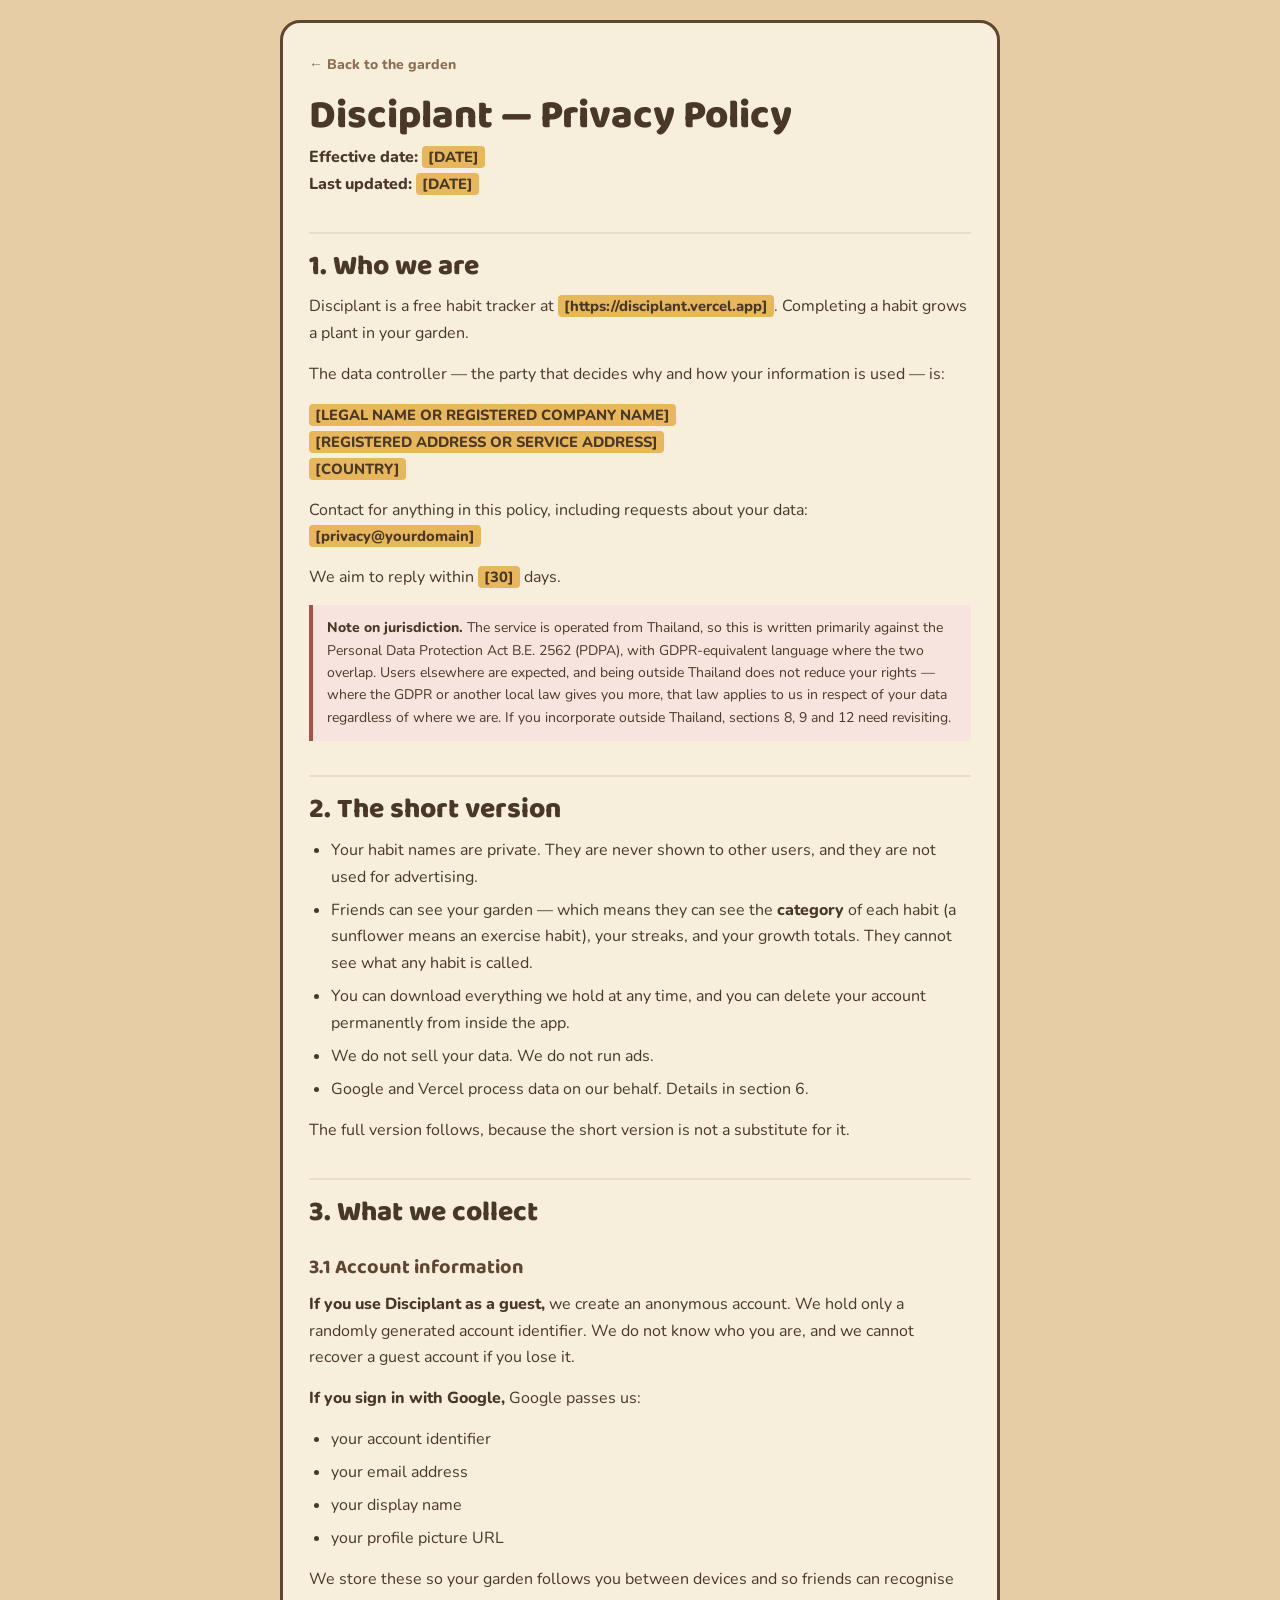
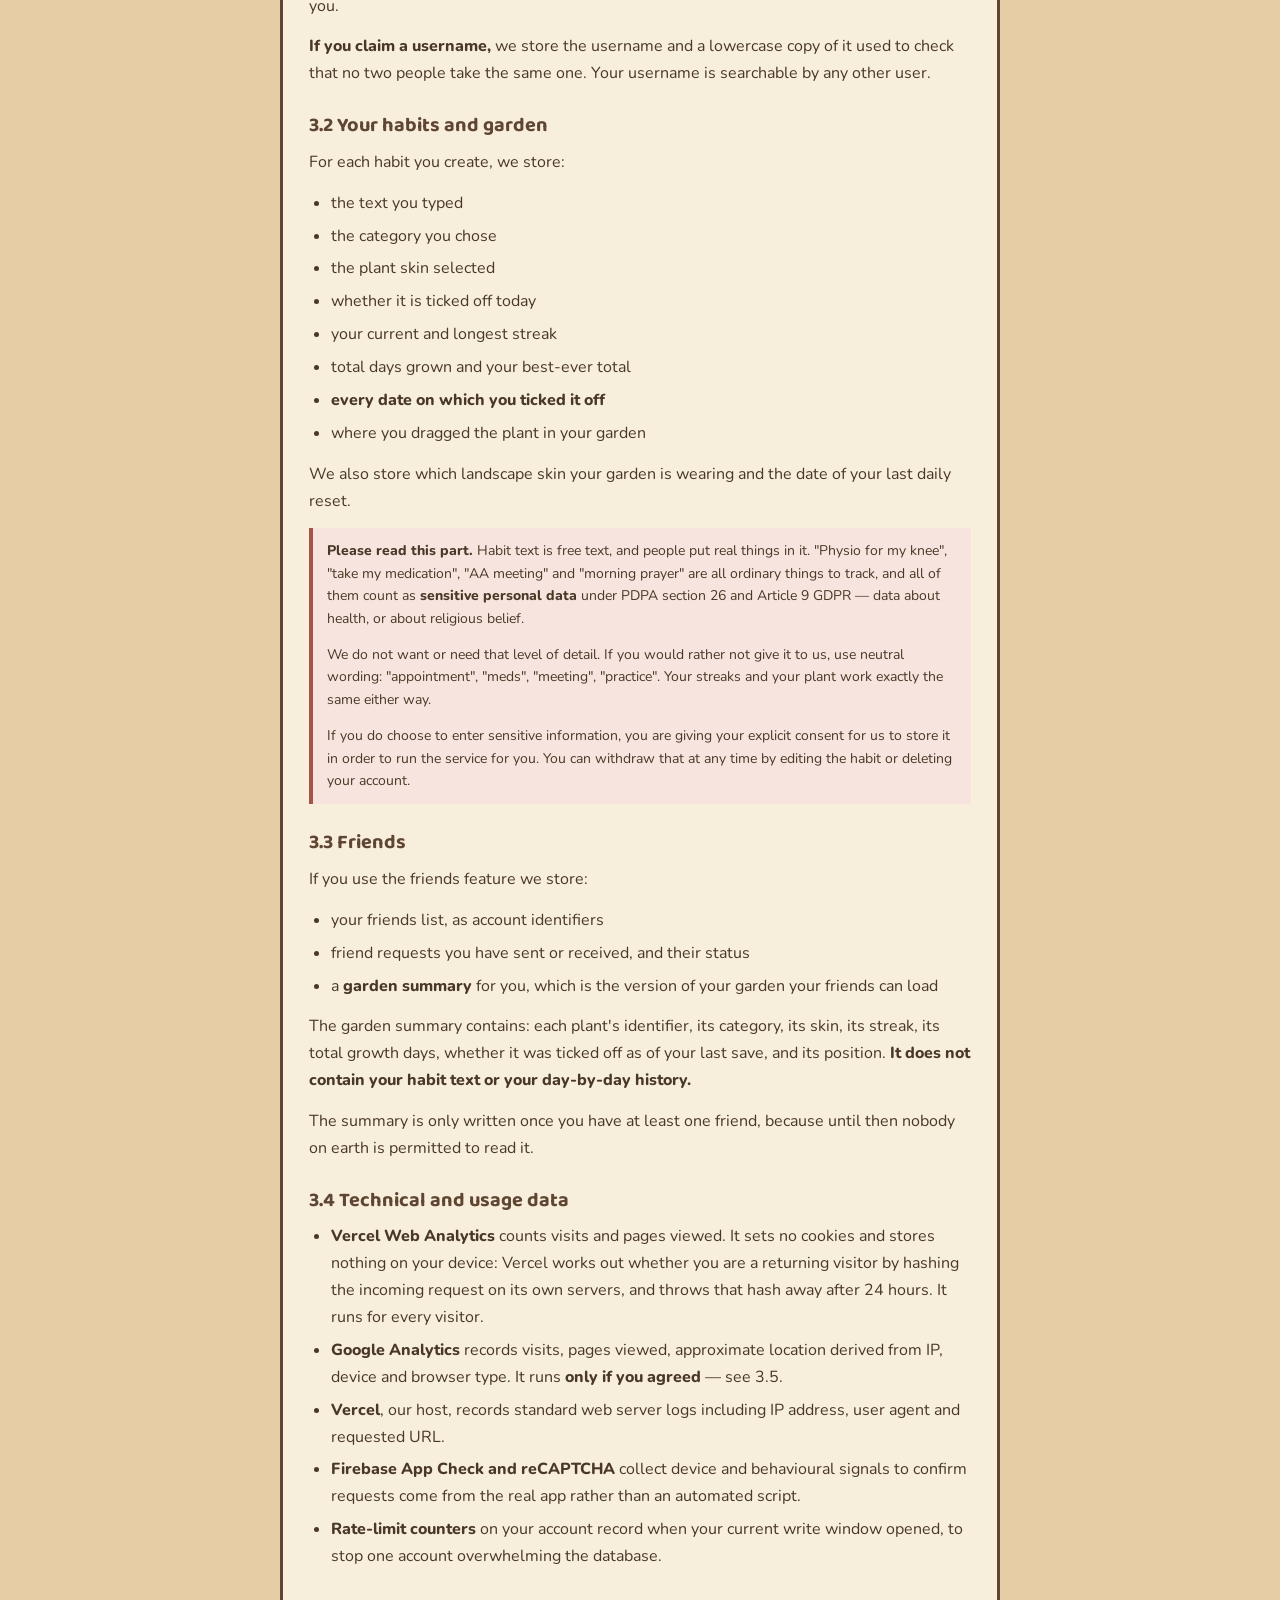
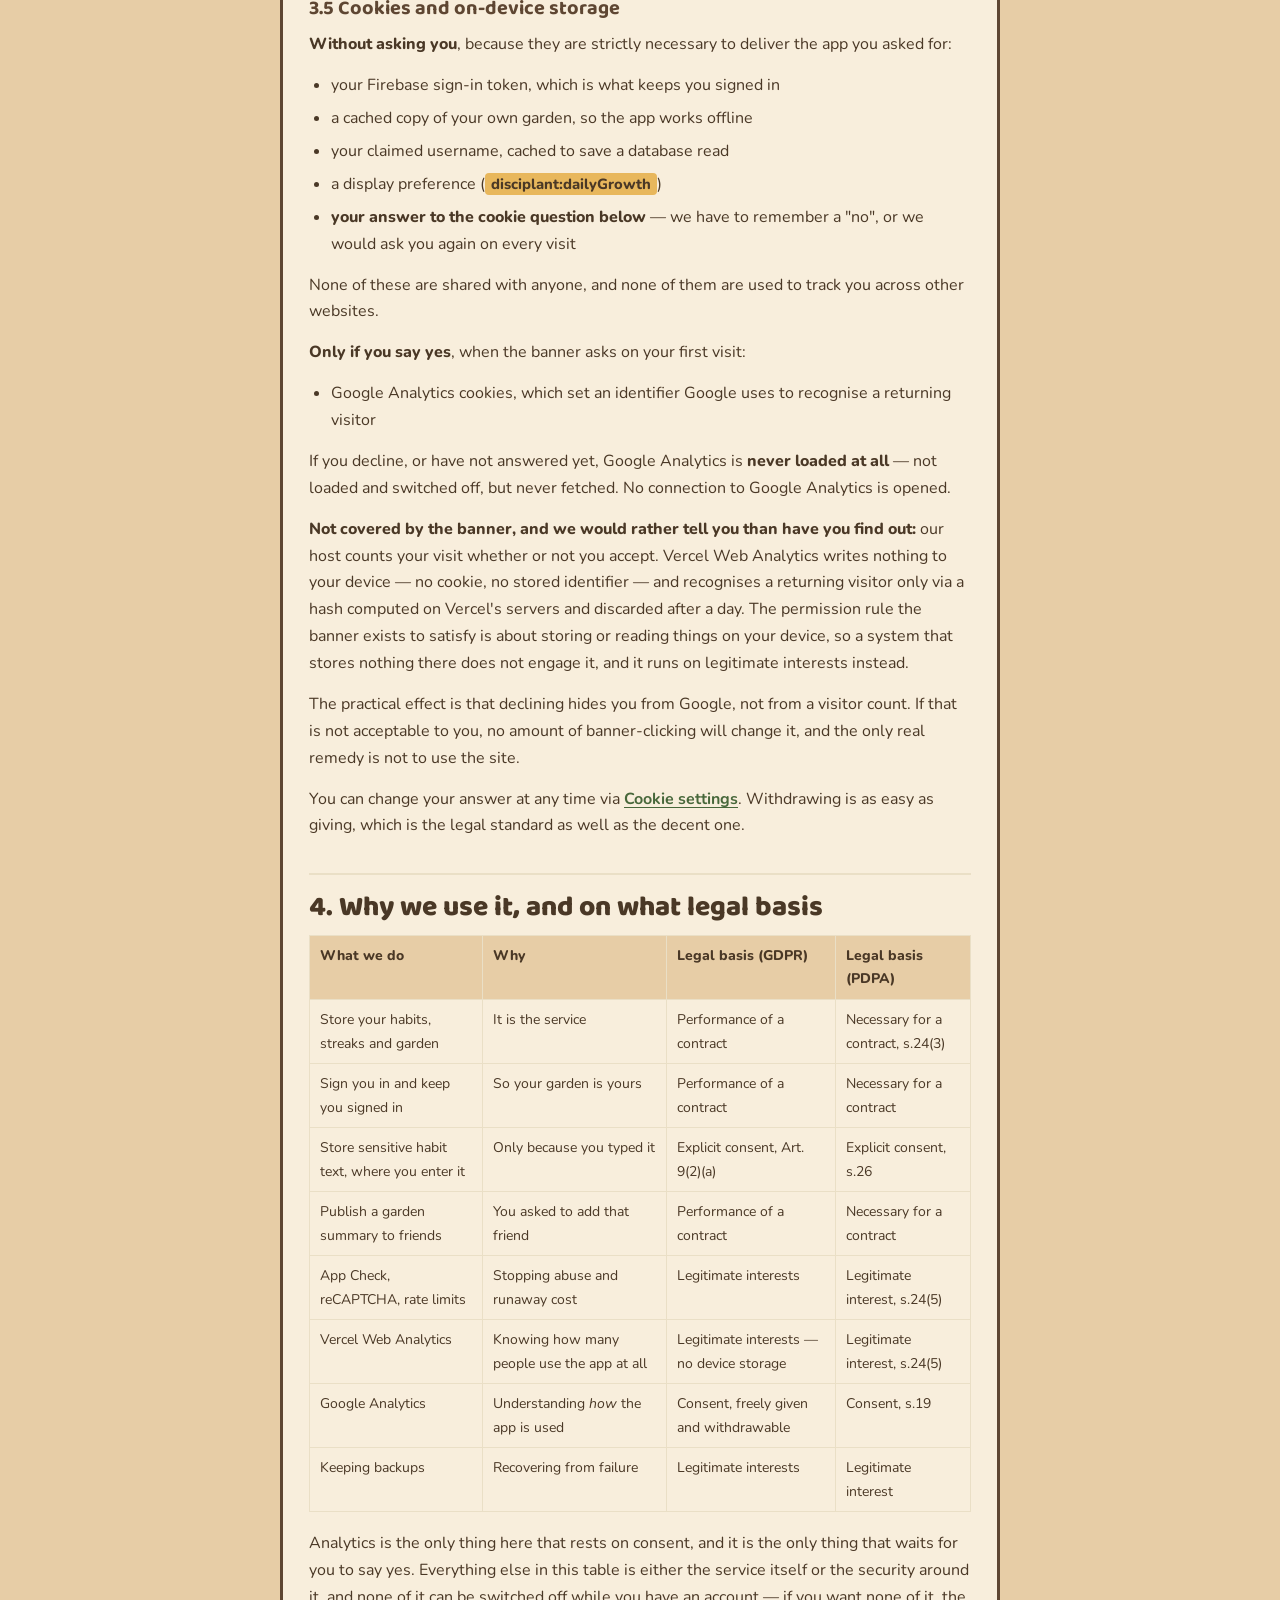
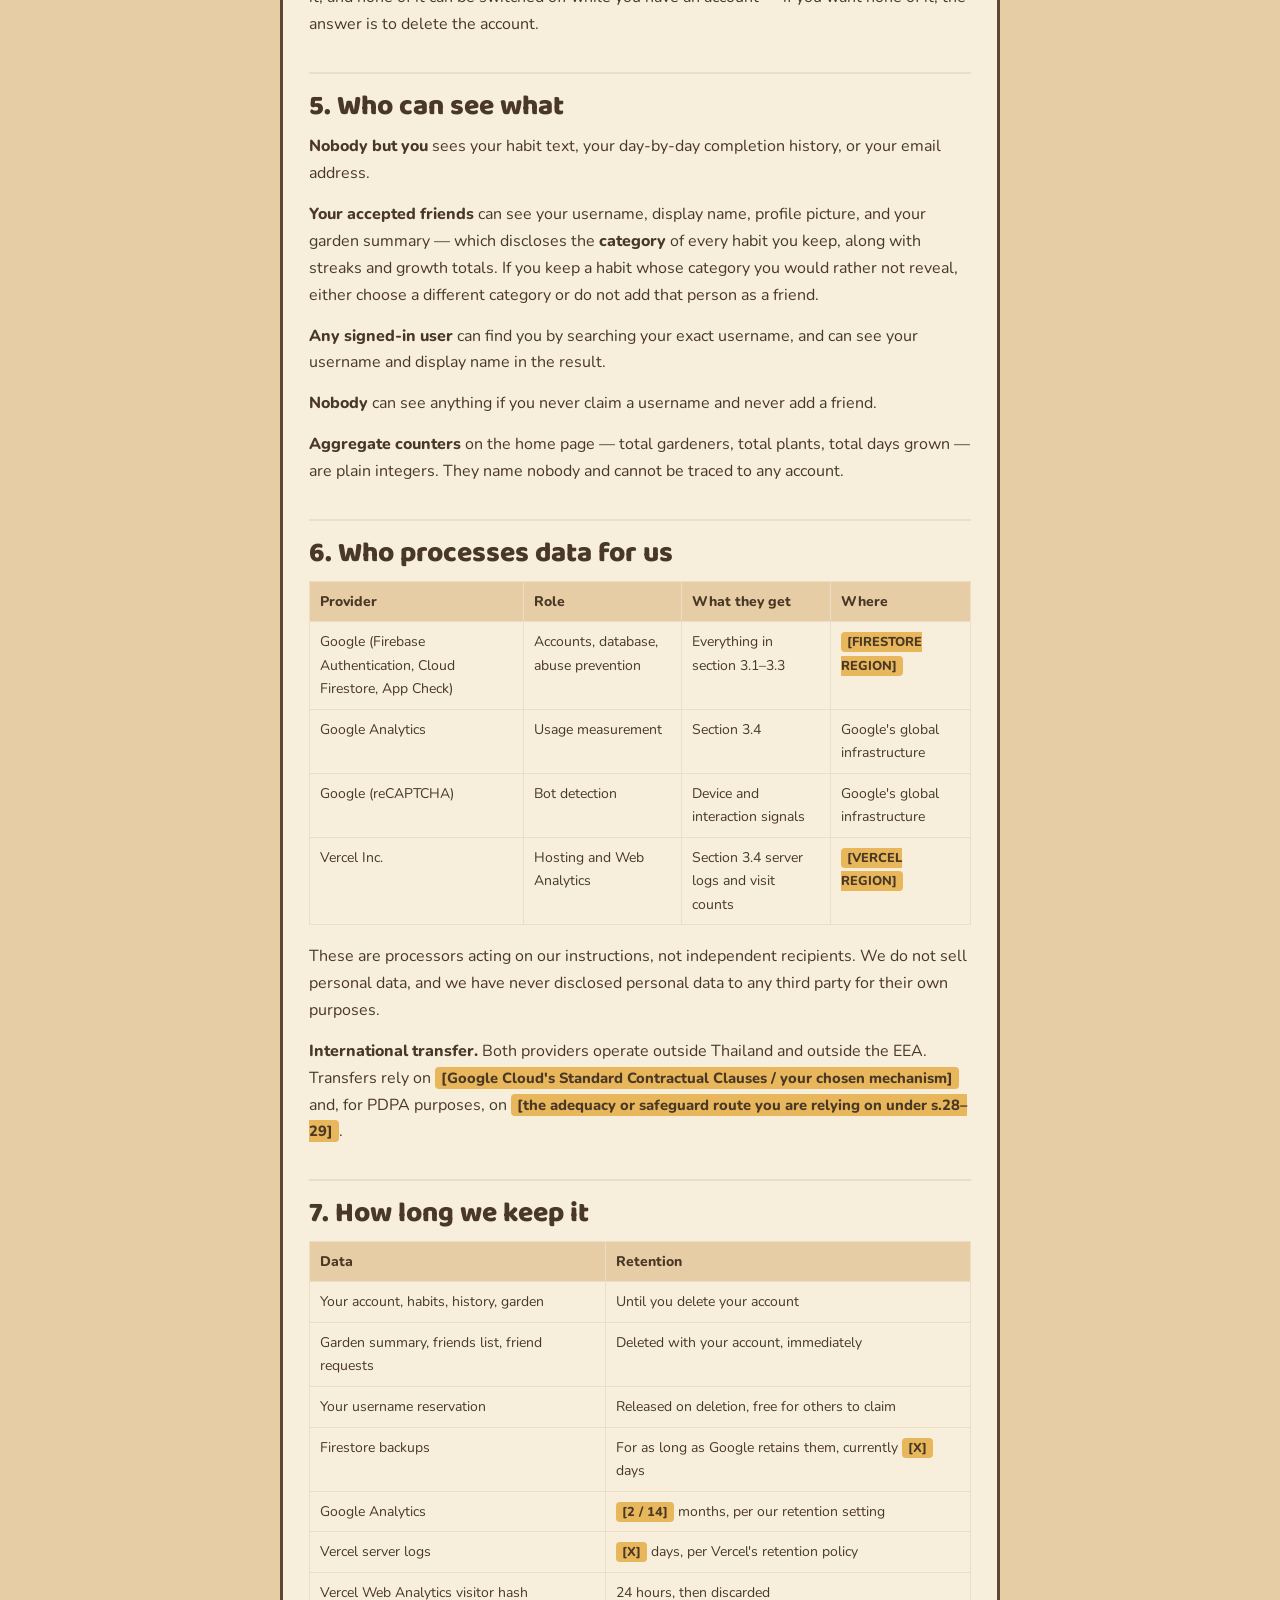
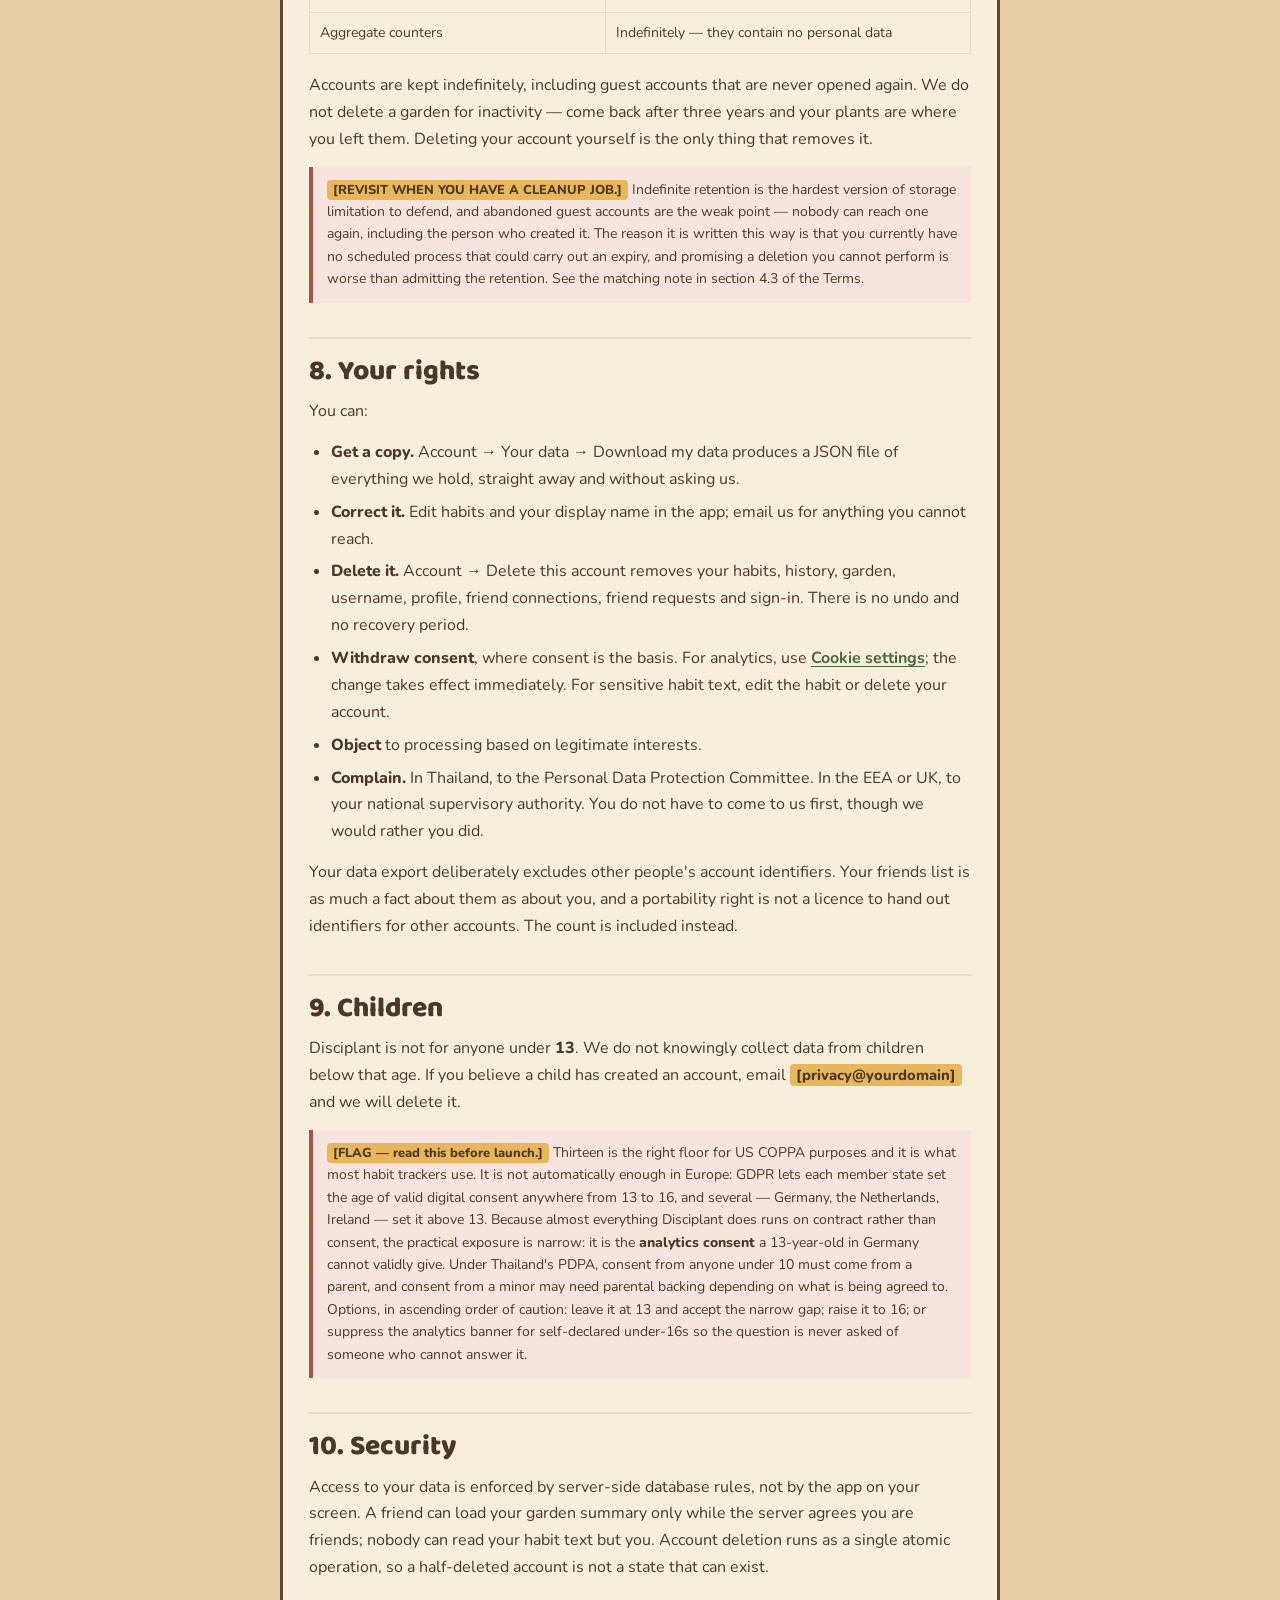
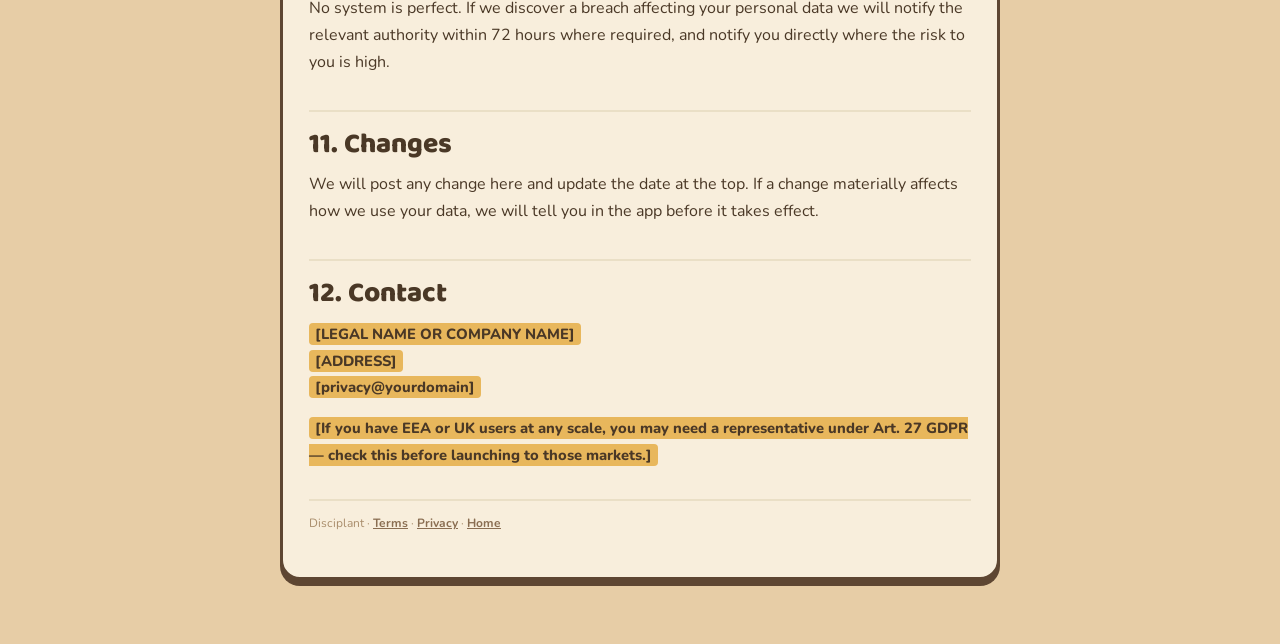
==== commit 93d57d64: "added more info to tos, cookie info" ====
--- a/privacy.html
+++ b/privacy.html
@@ -104,7 +104,7 @@
       <p>If you decline, or have not answered yet, Google Analytics is <strong>never loaded at all</strong> — not loaded and switched off, but never fetched. No connection to Google Analytics is opened.</p>
       <p><strong>Not covered by the banner, and we would rather tell you than have you find out:</strong> our host counts your visit whether or not you accept. Vercel Web Analytics writes nothing to your device — no cookie, no stored identifier — and recognises a returning visitor only via a hash computed on Vercel's servers and discarded after a day. The permission rule the banner exists to satisfy is about storing or reading things on your device, so a system that stores nothing there does not engage it, and it runs on legitimate interests instead.</p>
       <p>The practical effect is that declining hides you from Google, not from a visitor count. If that is not acceptable to you, no amount of banner-clicking will change it, and the only real remedy is not to use the site.</p>
-      <p>You can change your answer at any time via <strong><code>[Cookie settings — WIRE THIS LINK]</code></strong>. Withdrawing is as easy as giving, which is the legal standard as well as the decent one.</p>
+      <p>You can change your answer at any time via <strong><a href="/#cookies">Cookie settings</a></strong>. Withdrawing is as easy as giving, which is the legal standard as well as the decent one.</p>
       <h2>4. Why we use it, and on what legal basis</h2>
       <div class="legal-table-wrap"><table>
       <thead>
@@ -265,7 +265,7 @@
       <li><strong>Get a copy.</strong> Account → Your data → Download my data produces a JSON file of everything we hold, straight away and without asking us.</li>
       <li><strong>Correct it.</strong> Edit habits and your display name in the app; email us for anything you cannot reach.</li>
       <li><strong>Delete it.</strong> Account → Delete this account removes your habits, history, garden, username, profile, friend connections, friend requests and sign-in. There is no undo and no recovery period.</li>
-      <li><strong>Withdraw consent</strong>, where consent is the basis. For analytics, use <code>[Cookie settings]</code>; the change takes effect immediately. For sensitive habit text, edit the habit or delete your account.</li>
+      <li><strong>Withdraw consent</strong>, where consent is the basis. For analytics, use <a href="/#cookies">Cookie settings</a>; the change takes effect immediately. For sensitive habit text, edit the habit or delete your account.</li>
       <li><strong>Object</strong> to processing based on legitimate interests.</li>
       <li><strong>Complain.</strong> In Thailand, to the Personal Data Protection Committee. In the EEA or UK, to your national supervisory authority. You do not have to come to us first, though we would rather you did.</li>
       </ul>
@@ -294,4 +294,4 @@
   </main>
 
 </body>
-</html>
+</html>
--- a/style.css
+++ b/style.css
@@ -2580,6 +2580,20 @@
   font-weight: 700;
   white-space: nowrap;
   box-shadow: 0 6px 18px rgba(0, 0, 0, 0.35);
+
+  /* The JS flips this label to the other side of the cursor when it
+     would run off an edge (positionHeatmapTooltip in 05-stats-app.js).
+     Flipping cannot help with a label WIDER than the viewport, which
+     is reachable on a narrow phone, so cap the width as well. */
+  max-width: calc(100vw - 16px);
+}
+
+/* nowrap is what keeps the date and the figures on one line on a
+   desktop, where there is room. Below this width there is not, and a
+   single line that cannot fit would overflow the max-width above
+   rather than being clipped by it - so let it wrap instead. */
+@media (max-width: 560px) {
+  .heatmap-tooltip { white-space: normal; }
 }
 
 .stats-cards-grid {
@@ -5989,4 +6003,4 @@
   text-decoration: underline;
   text-underline-offset: 2px;
 }
-.auth-modal-terms a:hover { color: var(--ink); }
+.auth-modal-terms a:hover { color: var(--ink); }
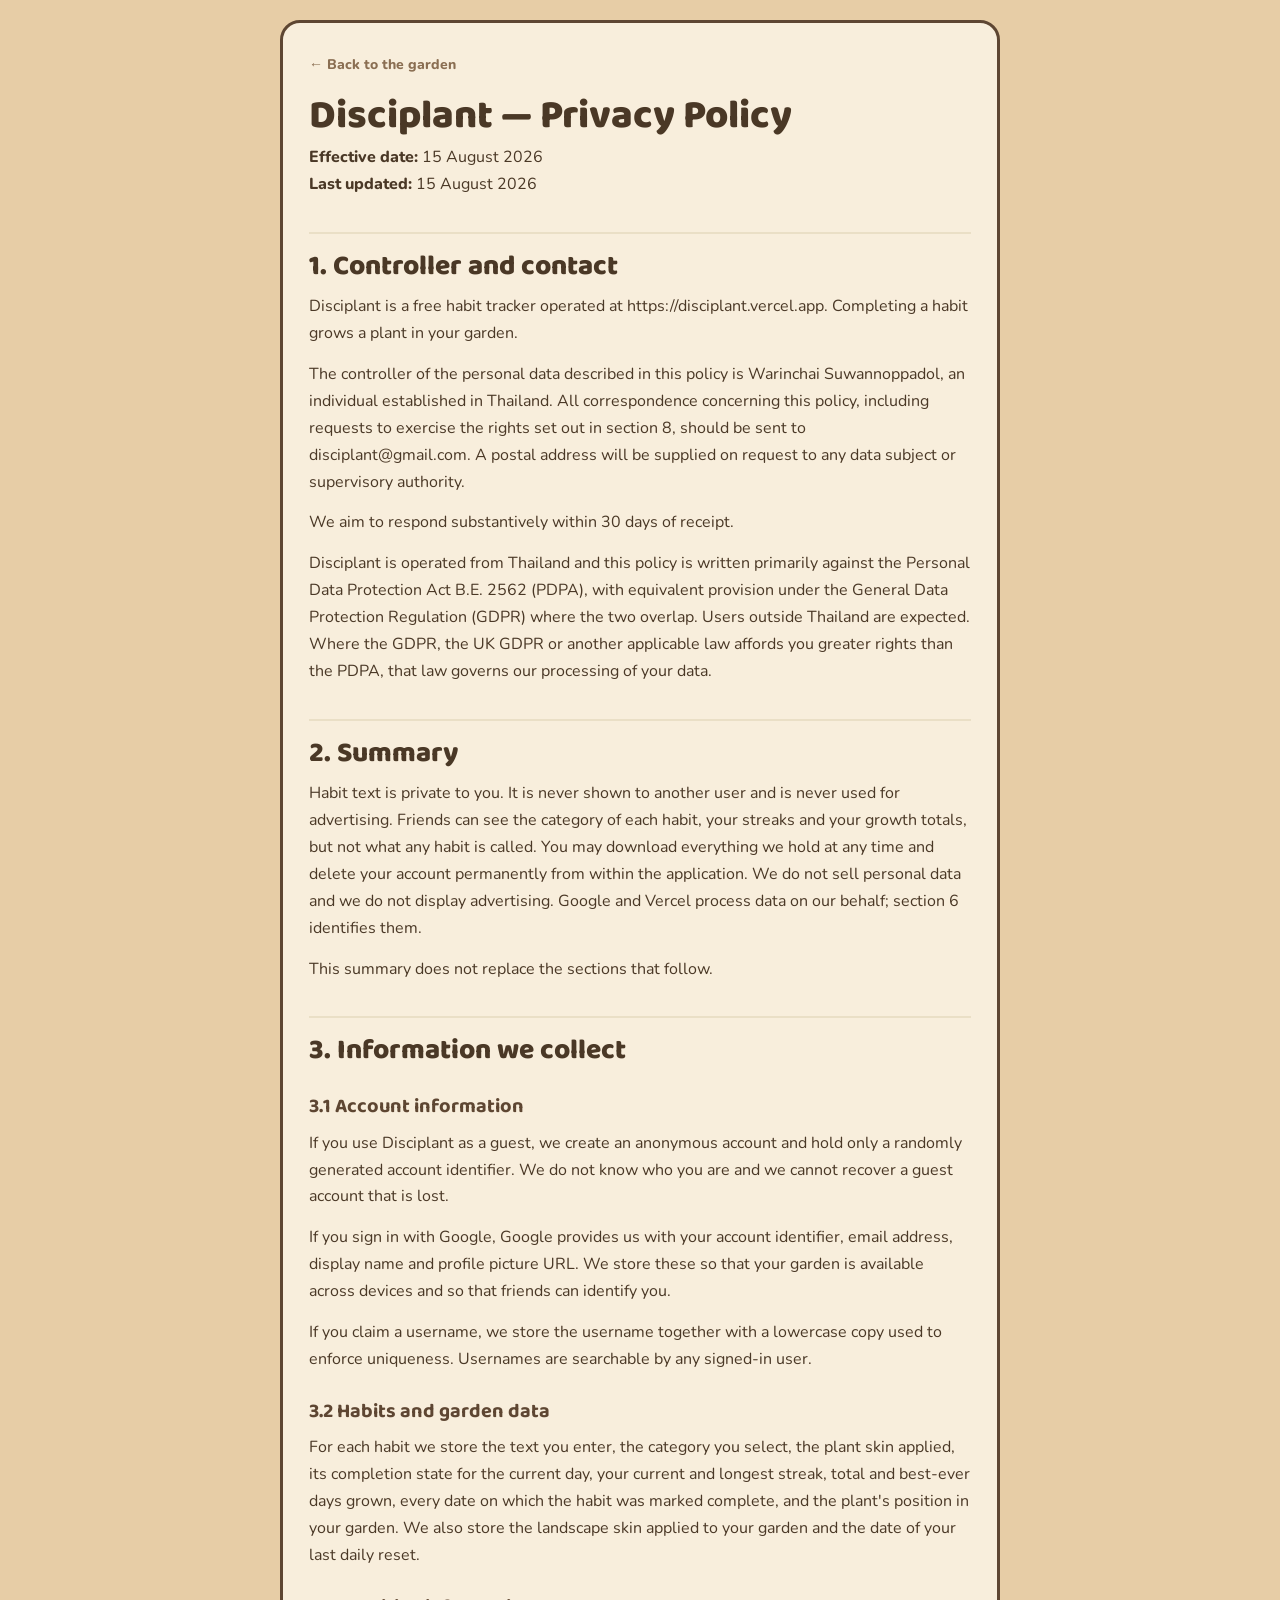
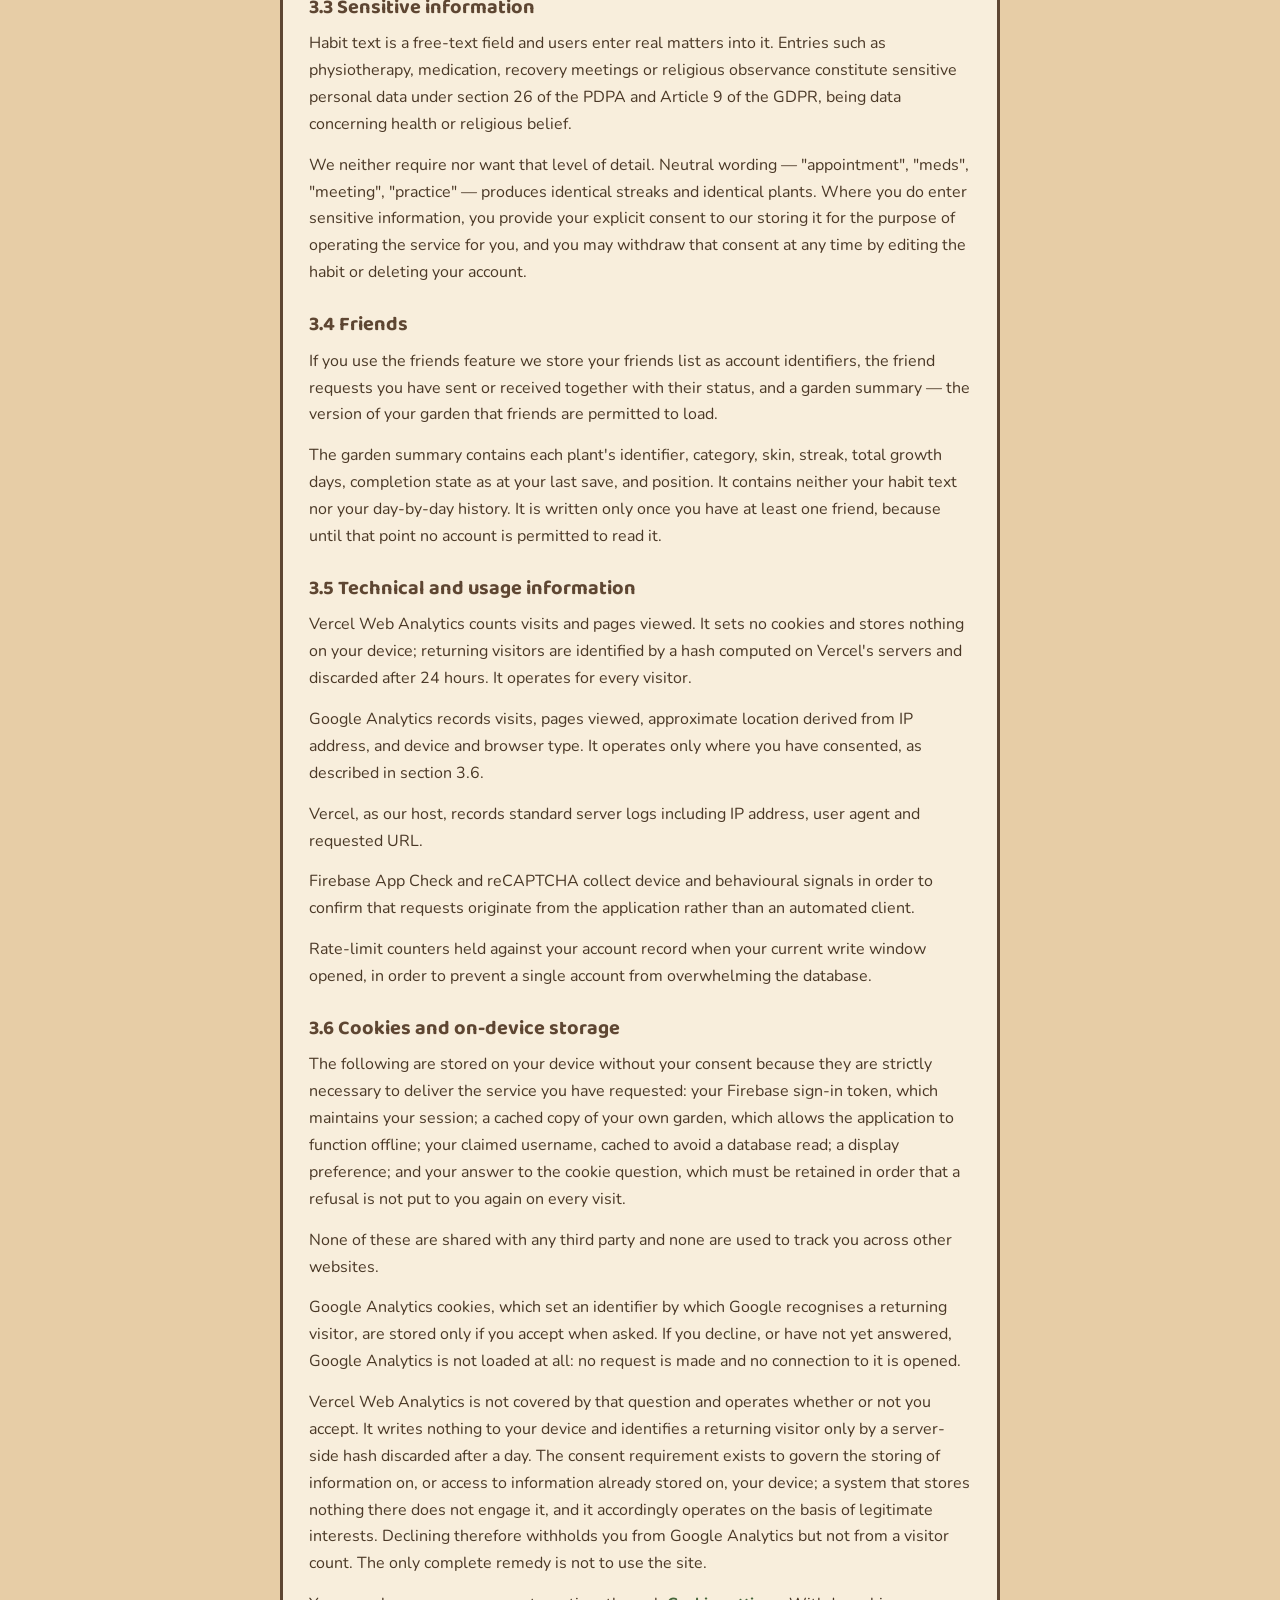
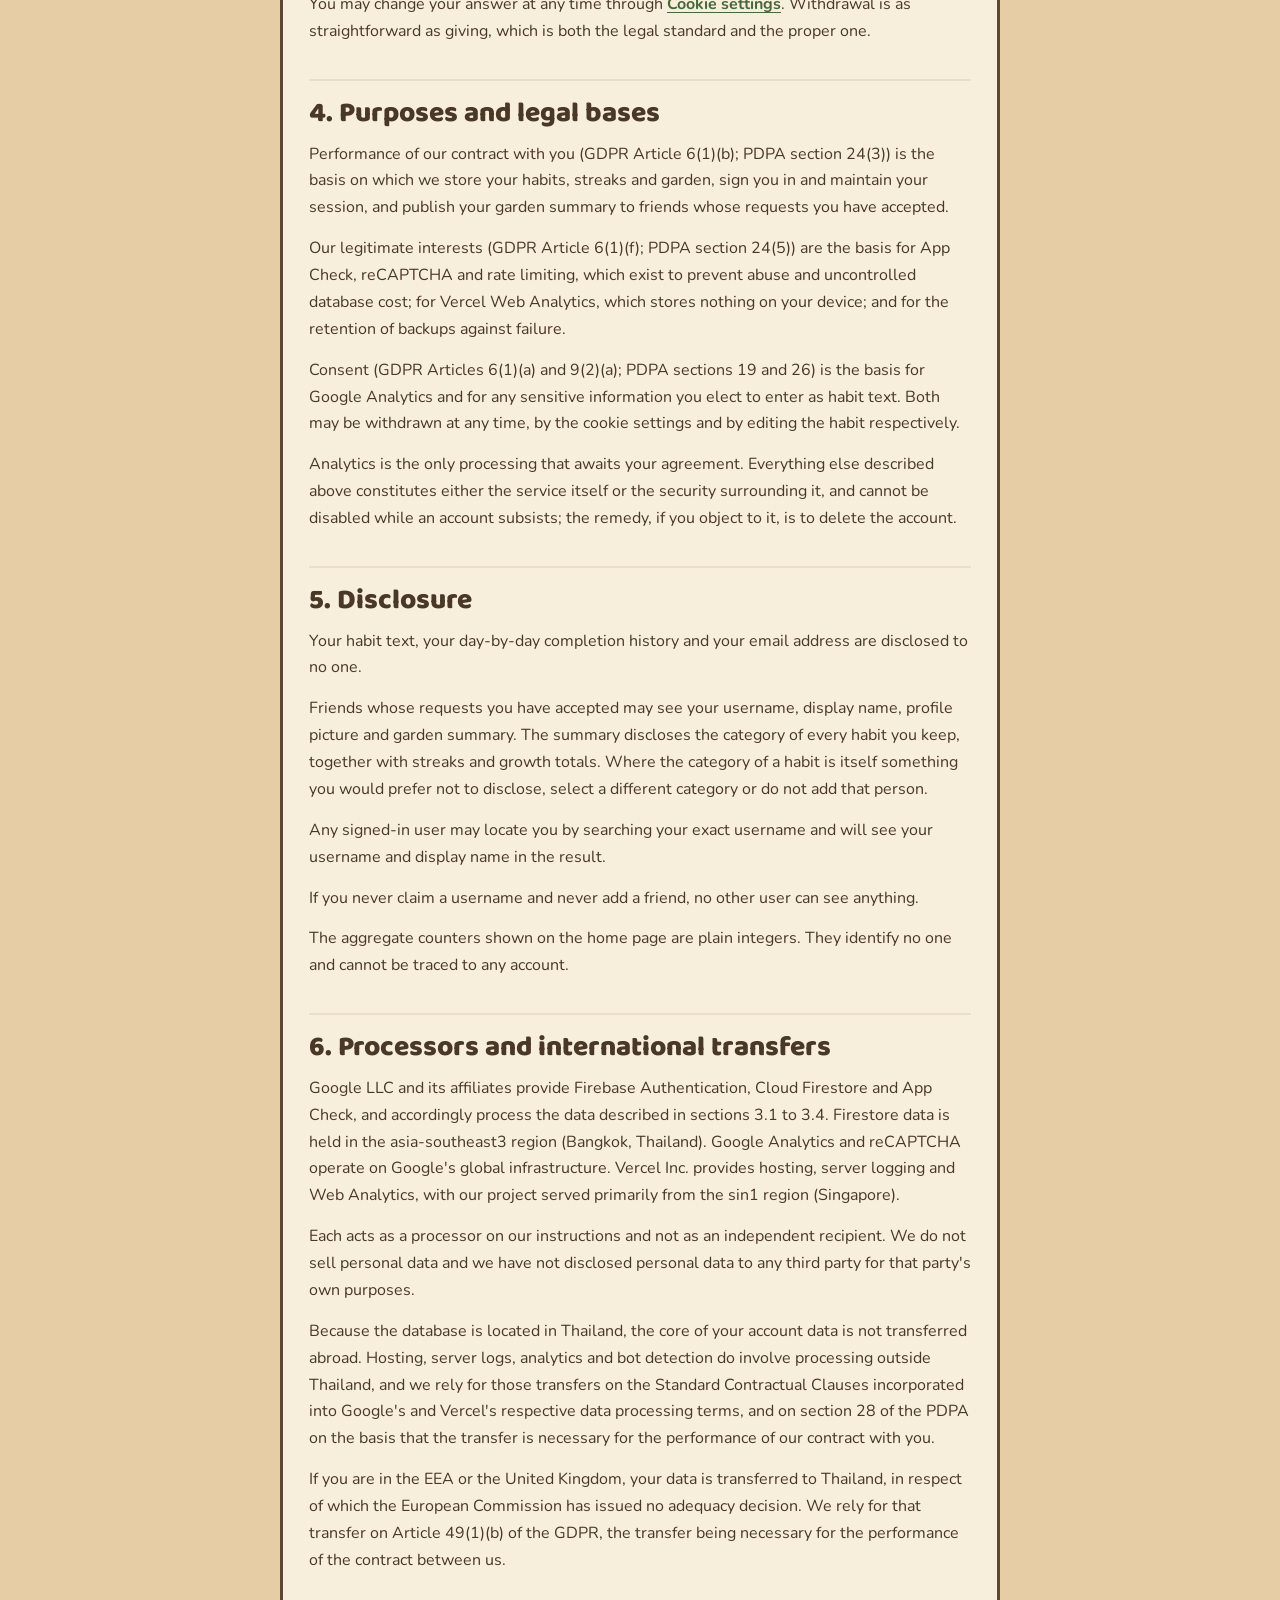
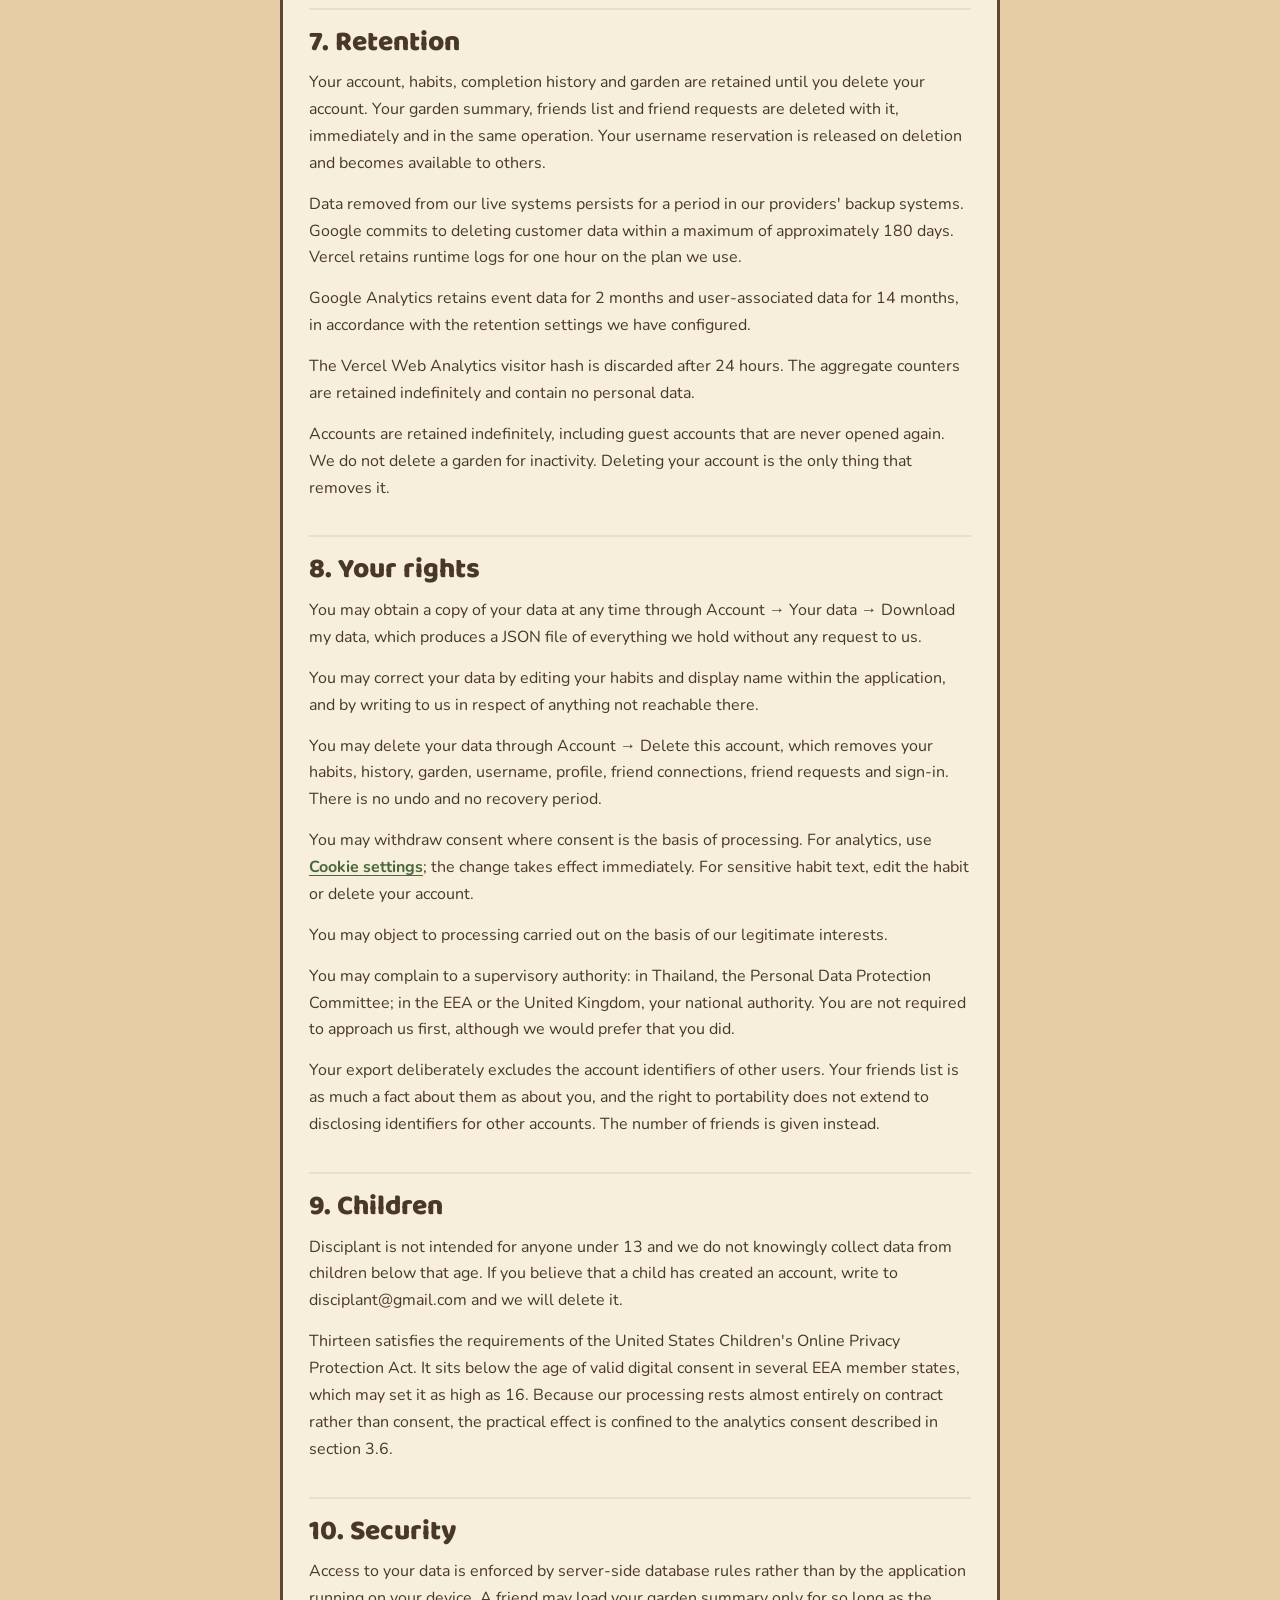
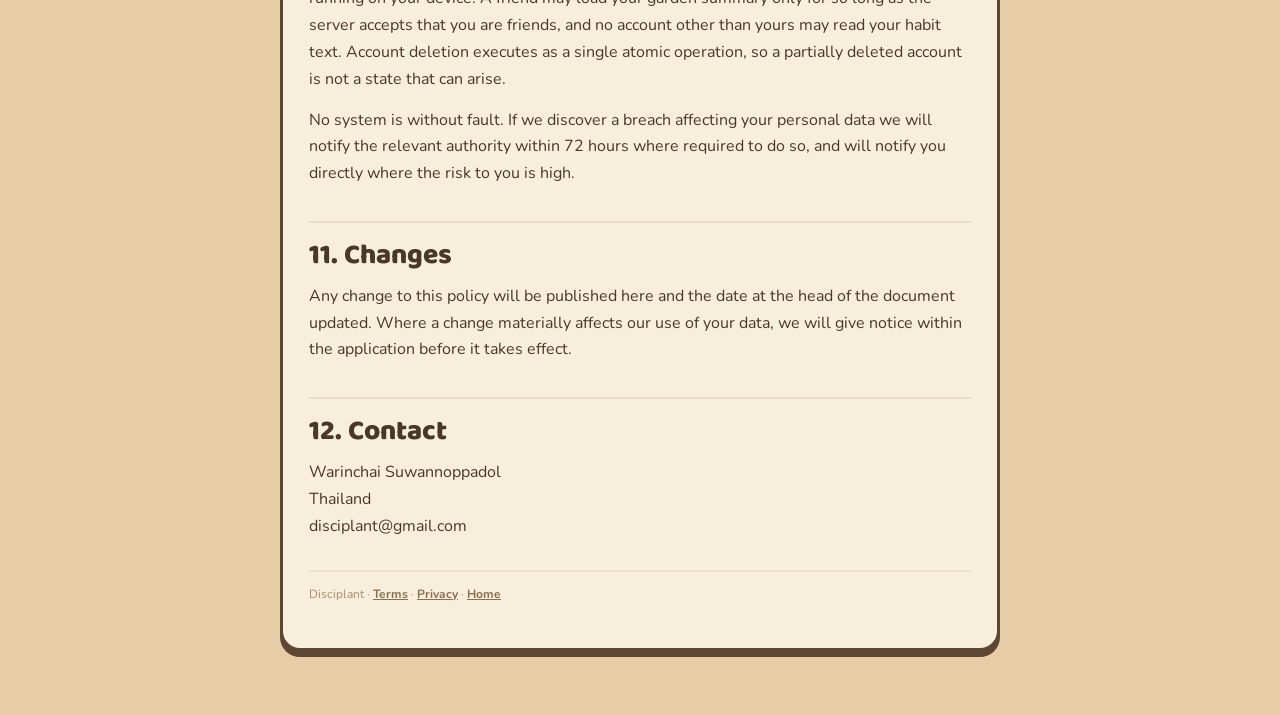
==== commit 8426a24d: "complete tos and privacy policy" ====
--- a/privacy.html
+++ b/privacy.html
@@ -18,273 +18,83 @@
 
     <article class="legal-body">
       <h1>Disciplant — Privacy Policy</h1>
-      <p><strong>Effective date:</strong> <code>[DATE]</code><br />
-      <strong>Last updated:</strong> <code>[DATE]</code></p>
-      <h2>1. Who we are</h2>
-      <p>Disciplant is a free habit tracker at <code>[https://disciplant.vercel.app]</code>. Completing a habit grows a plant in your garden.</p>
-      <p>The data controller — the party that decides why and how your information is used — is:</p>
-      <p><code>[LEGAL NAME OR REGISTERED COMPANY NAME]</code><br />
-      <code>[REGISTERED ADDRESS OR SERVICE ADDRESS]</code><br />
-      <code>[COUNTRY]</code></p>
-      <p>Contact for anything in this policy, including requests about your data: <strong><code>[privacy@yourdomain]</code></strong></p>
-      <p>We aim to reply within <code>[30]</code> days.</p>
-      <blockquote>
-      <p><strong>Note on jurisdiction.</strong> The service is operated from Thailand, so this is written primarily against the Personal Data Protection Act B.E. 2562 (PDPA), with GDPR-equivalent language where the two overlap. Users elsewhere are expected, and being outside Thailand does not reduce your rights — where the GDPR or another local law gives you more, that law applies to us in respect of your data regardless of where we are. If you incorporate outside Thailand, sections 8, 9 and 12 need revisiting.</p>
-      </blockquote>
-      <h2>2. The short version</h2>
-      <ul>
-      <li>Your habit names are private. They are never shown to other users, and they are not used for advertising.</li>
-      <li>Friends can see your garden — which means they can see the <strong>category</strong> of each habit (a sunflower means an exercise habit), your streaks, and your growth totals. They cannot see what any habit is called.</li>
-      <li>You can download everything we hold at any time, and you can delete your account permanently from inside the app.</li>
-      <li>We do not sell your data. We do not run ads.</li>
-      <li>Google and Vercel process data on our behalf. Details in section 6.</li>
-      </ul>
-      <p>The full version follows, because the short version is not a substitute for it.</p>
-      <h2>3. What we collect</h2>
+      <p><strong>Effective date:</strong> 15 August 2026<br />
+      <strong>Last updated:</strong> 15 August 2026</p>
+      <h2>1. Controller and contact</h2>
+      <p>Disciplant is a free habit tracker operated at https://disciplant.vercel.app. Completing a habit grows a plant in your garden.</p>
+      <p>The controller of the personal data described in this policy is Warinchai Suwannoppadol, an individual established in Thailand. All correspondence concerning this policy, including requests to exercise the rights set out in section 8, should be sent to disciplant@gmail.com. A postal address will be supplied on request to any data subject or supervisory authority.</p>
+      <p>We aim to respond substantively within 30 days of receipt.</p>
+      <p>Disciplant is operated from Thailand and this policy is written primarily against the Personal Data Protection Act B.E. 2562 (PDPA), with equivalent provision under the General Data Protection Regulation (GDPR) where the two overlap. Users outside Thailand are expected. Where the GDPR, the UK GDPR or another applicable law affords you greater rights than the PDPA, that law governs our processing of your data.</p>
+      <h2>2. Summary</h2>
+      <p>Habit text is private to you. It is never shown to another user and is never used for advertising. Friends can see the category of each habit, your streaks and your growth totals, but not what any habit is called. You may download everything we hold at any time and delete your account permanently from within the application. We do not sell personal data and we do not display advertising. Google and Vercel process data on our behalf; section 6 identifies them.</p>
+      <p>This summary does not replace the sections that follow.</p>
+      <h2>3. Information we collect</h2>
       <h3>3.1 Account information</h3>
-      <p><strong>If you use Disciplant as a guest,</strong> we create an anonymous account. We hold only a randomly generated account identifier. We do not know who you are, and we cannot recover a guest account if you lose it.</p>
-      <p><strong>If you sign in with Google,</strong> Google passes us:</p>
-      <ul>
-      <li>your account identifier</li>
-      <li>your email address</li>
-      <li>your display name</li>
-      <li>your profile picture URL</li>
-      </ul>
-      <p>We store these so your garden follows you between devices and so friends can recognise you.</p>
-      <p><strong>If you claim a username,</strong> we store the username and a lowercase copy of it used to check that no two people take the same one. Your username is searchable by any other user.</p>
-      <h3>3.2 Your habits and garden</h3>
-      <p>For each habit you create, we store:</p>
-      <ul>
-      <li>the text you typed</li>
-      <li>the category you chose</li>
-      <li>the plant skin selected</li>
-      <li>whether it is ticked off today</li>
-      <li>your current and longest streak</li>
-      <li>total days grown and your best-ever total</li>
-      <li><strong>every date on which you ticked it off</strong></li>
-      <li>where you dragged the plant in your garden</li>
-      </ul>
-      <p>We also store which landscape skin your garden is wearing and the date of your last daily reset.</p>
-      <blockquote>
-      <p><strong>Please read this part.</strong> Habit text is free text, and people put real things in it. "Physio for my knee", "take my medication", "AA meeting" and "morning prayer" are all ordinary things to track, and all of them count as <strong>sensitive personal data</strong> under PDPA section 26 and Article 9 GDPR — data about health, or about religious belief.</p>
-      <p>We do not want or need that level of detail. If you would rather not give it to us, use neutral wording: "appointment", "meds", "meeting", "practice". Your streaks and your plant work exactly the same either way.</p>
-      <p>If you do choose to enter sensitive information, you are giving your explicit consent for us to store it in order to run the service for you. You can withdraw that at any time by editing the habit or deleting your account.</p>
-      </blockquote>
-      <h3>3.3 Friends</h3>
-      <p>If you use the friends feature we store:</p>
-      <ul>
-      <li>your friends list, as account identifiers</li>
-      <li>friend requests you have sent or received, and their status</li>
-      <li>a <strong>garden summary</strong> for you, which is the version of your garden your friends can load</li>
-      </ul>
-      <p>The garden summary contains: each plant's identifier, its category, its skin, its streak, its total growth days, whether it was ticked off as of your last save, and its position. <strong>It does not contain your habit text or your day-by-day history.</strong></p>
-      <p>The summary is only written once you have at least one friend, because until then nobody on earth is permitted to read it.</p>
-      <h3>3.4 Technical and usage data</h3>
-      <ul>
-      <li><strong>Vercel Web Analytics</strong> counts visits and pages viewed. It sets no cookies and stores nothing on your device: Vercel works out whether you are a returning visitor by hashing the incoming request on its own servers, and throws that hash away after 24 hours. It runs for every visitor.</li>
-      <li><strong>Google Analytics</strong> records visits, pages viewed, approximate location derived from IP, device and browser type. It runs <strong>only if you agreed</strong> — see 3.5.</li>
-      <li><strong>Vercel</strong>, our host, records standard web server logs including IP address, user agent and requested URL.</li>
-      <li><strong>Firebase App Check and reCAPTCHA</strong> collect device and behavioural signals to confirm requests come from the real app rather than an automated script.</li>
-      <li><strong>Rate-limit counters</strong> on your account record when your current write window opened, to stop one account overwhelming the database.</li>
-      </ul>
-      <h3>3.5 Cookies and on-device storage</h3>
-      <p><strong>Without asking you</strong>, because they are strictly necessary to deliver the app you asked for:</p>
-      <ul>
-      <li>your Firebase sign-in token, which is what keeps you signed in</li>
-      <li>a cached copy of your own garden, so the app works offline</li>
-      <li>your claimed username, cached to save a database read</li>
-      <li>a display preference (<code>disciplant:dailyGrowth</code>)</li>
-      <li><strong>your answer to the cookie question below</strong> — we have to remember a "no", or we would ask you again on every visit</li>
-      </ul>
-      <p>None of these are shared with anyone, and none of them are used to track you across other websites.</p>
-      <p><strong>Only if you say yes</strong>, when the banner asks on your first visit:</p>
-      <ul>
-      <li>Google Analytics cookies, which set an identifier Google uses to recognise a returning visitor</li>
-      </ul>
-      <p>If you decline, or have not answered yet, Google Analytics is <strong>never loaded at all</strong> — not loaded and switched off, but never fetched. No connection to Google Analytics is opened.</p>
-      <p><strong>Not covered by the banner, and we would rather tell you than have you find out:</strong> our host counts your visit whether or not you accept. Vercel Web Analytics writes nothing to your device — no cookie, no stored identifier — and recognises a returning visitor only via a hash computed on Vercel's servers and discarded after a day. The permission rule the banner exists to satisfy is about storing or reading things on your device, so a system that stores nothing there does not engage it, and it runs on legitimate interests instead.</p>
-      <p>The practical effect is that declining hides you from Google, not from a visitor count. If that is not acceptable to you, no amount of banner-clicking will change it, and the only real remedy is not to use the site.</p>
-      <p>You can change your answer at any time via <strong><a href="/#cookies">Cookie settings</a></strong>. Withdrawing is as easy as giving, which is the legal standard as well as the decent one.</p>
-      <h2>4. Why we use it, and on what legal basis</h2>
-      <div class="legal-table-wrap"><table>
-      <thead>
-      <tr>
-      <th>What we do</th>
-      <th>Why</th>
-      <th>Legal basis (GDPR)</th>
-      <th>Legal basis (PDPA)</th>
-      </tr>
-      </thead>
-      <tbody>
-      <tr>
-      <td>Store your habits, streaks and garden</td>
-      <td>It is the service</td>
-      <td>Performance of a contract</td>
-      <td>Necessary for a contract, s.24(3)</td>
-      </tr>
-      <tr>
-      <td>Sign you in and keep you signed in</td>
-      <td>So your garden is yours</td>
-      <td>Performance of a contract</td>
-      <td>Necessary for a contract</td>
-      </tr>
-      <tr>
-      <td>Store sensitive habit text, where you enter it</td>
-      <td>Only because you typed it</td>
-      <td>Explicit consent, Art. 9(2)(a)</td>
-      <td>Explicit consent, s.26</td>
-      </tr>
-      <tr>
-      <td>Publish a garden summary to friends</td>
-      <td>You asked to add that friend</td>
-      <td>Performance of a contract</td>
-      <td>Necessary for a contract</td>
-      </tr>
-      <tr>
-      <td>App Check, reCAPTCHA, rate limits</td>
-      <td>Stopping abuse and runaway cost</td>
-      <td>Legitimate interests</td>
-      <td>Legitimate interest, s.24(5)</td>
-      </tr>
-      <tr>
-      <td>Vercel Web Analytics</td>
-      <td>Knowing how many people use the app at all</td>
-      <td>Legitimate interests — no device storage</td>
-      <td>Legitimate interest, s.24(5)</td>
-      </tr>
-      <tr>
-      <td>Google Analytics</td>
-      <td>Understanding <em>how</em> the app is used</td>
-      <td>Consent, freely given and withdrawable</td>
-      <td>Consent, s.19</td>
-      </tr>
-      <tr>
-      <td>Keeping backups</td>
-      <td>Recovering from failure</td>
-      <td>Legitimate interests</td>
-      <td>Legitimate interest</td>
-      </tr>
-      </tbody>
-      </table></div>
-      <p>Analytics is the only thing here that rests on consent, and it is the only thing that waits for you to say yes. Everything else in this table is either the service itself or the security around it, and none of it can be switched off while you have an account — if you want none of it, the answer is to delete the account.</p>
-      <h2>5. Who can see what</h2>
-      <p><strong>Nobody but you</strong> sees your habit text, your day-by-day completion history, or your email address.</p>
-      <p><strong>Your accepted friends</strong> can see your username, display name, profile picture, and your garden summary — which discloses the <strong>category</strong> of every habit you keep, along with streaks and growth totals. If you keep a habit whose category you would rather not reveal, either choose a different category or do not add that person as a friend.</p>
-      <p><strong>Any signed-in user</strong> can find you by searching your exact username, and can see your username and display name in the result.</p>
-      <p><strong>Nobody</strong> can see anything if you never claim a username and never add a friend.</p>
-      <p><strong>Aggregate counters</strong> on the home page — total gardeners, total plants, total days grown — are plain integers. They name nobody and cannot be traced to any account.</p>
-      <h2>6. Who processes data for us</h2>
-      <div class="legal-table-wrap"><table>
-      <thead>
-      <tr>
-      <th>Provider</th>
-      <th>Role</th>
-      <th>What they get</th>
-      <th>Where</th>
-      </tr>
-      </thead>
-      <tbody>
-      <tr>
-      <td>Google (Firebase Authentication, Cloud Firestore, App Check)</td>
-      <td>Accounts, database, abuse prevention</td>
-      <td>Everything in section 3.1–3.3</td>
-      <td><code>[FIRESTORE REGION]</code></td>
-      </tr>
-      <tr>
-      <td>Google Analytics</td>
-      <td>Usage measurement</td>
-      <td>Section 3.4</td>
-      <td>Google's global infrastructure</td>
-      </tr>
-      <tr>
-      <td>Google (reCAPTCHA)</td>
-      <td>Bot detection</td>
-      <td>Device and interaction signals</td>
-      <td>Google's global infrastructure</td>
-      </tr>
-      <tr>
-      <td>Vercel Inc.</td>
-      <td>Hosting and Web Analytics</td>
-      <td>Section 3.4 server logs and visit counts</td>
-      <td><code>[VERCEL REGION]</code></td>
-      </tr>
-      </tbody>
-      </table></div>
-      <p>These are processors acting on our instructions, not independent recipients. We do not sell personal data, and we have never disclosed personal data to any third party for their own purposes.</p>
-      <p><strong>International transfer.</strong> Both providers operate outside Thailand and outside the EEA. Transfers rely on <code>[Google Cloud's Standard Contractual Clauses / your chosen mechanism]</code> and, for PDPA purposes, on <code>[the adequacy or safeguard route you are relying on under s.28–29]</code>.</p>
-      <h2>7. How long we keep it</h2>
-      <div class="legal-table-wrap"><table>
-      <thead>
-      <tr>
-      <th>Data</th>
-      <th>Retention</th>
-      </tr>
-      </thead>
-      <tbody>
-      <tr>
-      <td>Your account, habits, history, garden</td>
-      <td>Until you delete your account</td>
-      </tr>
-      <tr>
-      <td>Garden summary, friends list, friend requests</td>
-      <td>Deleted with your account, immediately</td>
-      </tr>
-      <tr>
-      <td>Your username reservation</td>
-      <td>Released on deletion, free for others to claim</td>
-      </tr>
-      <tr>
-      <td>Firestore backups</td>
-      <td>For as long as Google retains them, currently <code>[X]</code> days</td>
-      </tr>
-      <tr>
-      <td>Google Analytics</td>
-      <td><code>[2 / 14]</code> months, per our retention setting</td>
-      </tr>
-      <tr>
-      <td>Vercel server logs</td>
-      <td><code>[X]</code> days, per Vercel's retention policy</td>
-      </tr>
-      <tr>
-      <td>Vercel Web Analytics visitor hash</td>
-      <td>24 hours, then discarded</td>
-      </tr>
-      <tr>
-      <td>Aggregate counters</td>
-      <td>Indefinitely — they contain no personal data</td>
-      </tr>
-      </tbody>
-      </table></div>
-      <p>Accounts are kept indefinitely, including guest accounts that are never opened again. We do not delete a garden for inactivity — come back after three years and your plants are where you left them. Deleting your account yourself is the only thing that removes it.</p>
-      <blockquote>
-      <p><strong><code>[REVISIT WHEN YOU HAVE A CLEANUP JOB.]</code></strong> Indefinite retention is the hardest version of storage limitation to defend, and abandoned guest accounts are the weak point — nobody can reach one again, including the person who created it. The reason it is written this way is that you currently have no scheduled process that could carry out an expiry, and promising a deletion you cannot perform is worse than admitting the retention. See the matching note in section 4.3 of the Terms.</p>
-      </blockquote>
+      <p>If you use Disciplant as a guest, we create an anonymous account and hold only a randomly generated account identifier. We do not know who you are and we cannot recover a guest account that is lost.</p>
+      <p>If you sign in with Google, Google provides us with your account identifier, email address, display name and profile picture URL. We store these so that your garden is available across devices and so that friends can identify you.</p>
+      <p>If you claim a username, we store the username together with a lowercase copy used to enforce uniqueness. Usernames are searchable by any signed-in user.</p>
+      <h3>3.2 Habits and garden data</h3>
+      <p>For each habit we store the text you enter, the category you select, the plant skin applied, its completion state for the current day, your current and longest streak, total and best-ever days grown, every date on which the habit was marked complete, and the plant's position in your garden. We also store the landscape skin applied to your garden and the date of your last daily reset.</p>
+      <h3>3.3 Sensitive information</h3>
+      <p>Habit text is a free-text field and users enter real matters into it. Entries such as physiotherapy, medication, recovery meetings or religious observance constitute sensitive personal data under section 26 of the PDPA and Article 9 of the GDPR, being data concerning health or religious belief.</p>
+      <p>We neither require nor want that level of detail. Neutral wording — "appointment", "meds", "meeting", "practice" — produces identical streaks and identical plants. Where you do enter sensitive information, you provide your explicit consent to our storing it for the purpose of operating the service for you, and you may withdraw that consent at any time by editing the habit or deleting your account.</p>
+      <h3>3.4 Friends</h3>
+      <p>If you use the friends feature we store your friends list as account identifiers, the friend requests you have sent or received together with their status, and a garden summary — the version of your garden that friends are permitted to load.</p>
+      <p>The garden summary contains each plant's identifier, category, skin, streak, total growth days, completion state as at your last save, and position. It contains neither your habit text nor your day-by-day history. It is written only once you have at least one friend, because until that point no account is permitted to read it.</p>
+      <h3>3.5 Technical and usage information</h3>
+      <p>Vercel Web Analytics counts visits and pages viewed. It sets no cookies and stores nothing on your device; returning visitors are identified by a hash computed on Vercel's servers and discarded after 24 hours. It operates for every visitor.</p>
+      <p>Google Analytics records visits, pages viewed, approximate location derived from IP address, and device and browser type. It operates only where you have consented, as described in section 3.6.</p>
+      <p>Vercel, as our host, records standard server logs including IP address, user agent and requested URL.</p>
+      <p>Firebase App Check and reCAPTCHA collect device and behavioural signals in order to confirm that requests originate from the application rather than an automated client.</p>
+      <p>Rate-limit counters held against your account record when your current write window opened, in order to prevent a single account from overwhelming the database.</p>
+      <h3>3.6 Cookies and on-device storage</h3>
+      <p>The following are stored on your device without your consent because they are strictly necessary to deliver the service you have requested: your Firebase sign-in token, which maintains your session; a cached copy of your own garden, which allows the application to function offline; your claimed username, cached to avoid a database read; a display preference; and your answer to the cookie question, which must be retained in order that a refusal is not put to you again on every visit.</p>
+      <p>None of these are shared with any third party and none are used to track you across other websites.</p>
+      <p>Google Analytics cookies, which set an identifier by which Google recognises a returning visitor, are stored only if you accept when asked. If you decline, or have not yet answered, Google Analytics is not loaded at all: no request is made and no connection to it is opened.</p>
+      <p>Vercel Web Analytics is not covered by that question and operates whether or not you accept. It writes nothing to your device and identifies a returning visitor only by a server-side hash discarded after a day. The consent requirement exists to govern the storing of information on, or access to information already stored on, your device; a system that stores nothing there does not engage it, and it accordingly operates on the basis of legitimate interests. Declining therefore withholds you from Google Analytics but not from a visitor count. The only complete remedy is not to use the site.</p>
+      <p>You may change your answer at any time through <a href="/#cookies">Cookie settings</a>. Withdrawal is as straightforward as giving, which is both the legal standard and the proper one.</p>
+      <h2>4. Purposes and legal bases</h2>
+      <p>Performance of our contract with you (GDPR Article 6(1)(b); PDPA section 24(3)) is the basis on which we store your habits, streaks and garden, sign you in and maintain your session, and publish your garden summary to friends whose requests you have accepted.</p>
+      <p>Our legitimate interests (GDPR Article 6(1)(f); PDPA section 24(5)) are the basis for App Check, reCAPTCHA and rate limiting, which exist to prevent abuse and uncontrolled database cost; for Vercel Web Analytics, which stores nothing on your device; and for the retention of backups against failure.</p>
+      <p>Consent (GDPR Articles 6(1)(a) and 9(2)(a); PDPA sections 19 and 26) is the basis for Google Analytics and for any sensitive information you elect to enter as habit text. Both may be withdrawn at any time, by the cookie settings and by editing the habit respectively.</p>
+      <p>Analytics is the only processing that awaits your agreement. Everything else described above constitutes either the service itself or the security surrounding it, and cannot be disabled while an account subsists; the remedy, if you object to it, is to delete the account.</p>
+      <h2>5. Disclosure</h2>
+      <p>Your habit text, your day-by-day completion history and your email address are disclosed to no one.</p>
+      <p>Friends whose requests you have accepted may see your username, display name, profile picture and garden summary. The summary discloses the category of every habit you keep, together with streaks and growth totals. Where the category of a habit is itself something you would prefer not to disclose, select a different category or do not add that person.</p>
+      <p>Any signed-in user may locate you by searching your exact username and will see your username and display name in the result.</p>
+      <p>If you never claim a username and never add a friend, no other user can see anything.</p>
+      <p>The aggregate counters shown on the home page are plain integers. They identify no one and cannot be traced to any account.</p>
+      <h2>6. Processors and international transfers</h2>
+      <p>Google LLC and its affiliates provide Firebase Authentication, Cloud Firestore and App Check, and accordingly process the data described in sections 3.1 to 3.4. Firestore data is held in the asia-southeast3 region (Bangkok, Thailand). Google Analytics and reCAPTCHA operate on Google's global infrastructure. Vercel Inc. provides hosting, server logging and Web Analytics, with our project served primarily from the sin1 region (Singapore).</p>
+      <p>Each acts as a processor on our instructions and not as an independent recipient. We do not sell personal data and we have not disclosed personal data to any third party for that party's own purposes.</p>
+      <p>Because the database is located in Thailand, the core of your account data is not transferred abroad. Hosting, server logs, analytics and bot detection do involve processing outside Thailand, and we rely for those transfers on the Standard Contractual Clauses incorporated into Google's and Vercel's respective data processing terms, and on section 28 of the PDPA on the basis that the transfer is necessary for the performance of our contract with you.</p>
+      <p>If you are in the EEA or the United Kingdom, your data is transferred to Thailand, in respect of which the European Commission has issued no adequacy decision. We rely for that transfer on Article 49(1)(b) of the GDPR, the transfer being necessary for the performance of the contract between us.</p>
+      <h2>7. Retention</h2>
+      <p>Your account, habits, completion history and garden are retained until you delete your account. Your garden summary, friends list and friend requests are deleted with it, immediately and in the same operation. Your username reservation is released on deletion and becomes available to others.</p>
+      <p>Data removed from our live systems persists for a period in our providers' backup systems. Google commits to deleting customer data within a maximum of approximately 180 days. Vercel retains runtime logs for one hour on the plan we use.</p>
+      <p>Google Analytics retains event data for 2 months and user-associated data for 14 months, in accordance with the retention settings we have configured.</p>
+      <p>The Vercel Web Analytics visitor hash is discarded after 24 hours. The aggregate counters are retained indefinitely and contain no personal data.</p>
+      <p>Accounts are retained indefinitely, including guest accounts that are never opened again. We do not delete a garden for inactivity. Deleting your account is the only thing that removes it.</p>
       <h2>8. Your rights</h2>
-      <p>You can:</p>
-      <ul>
-      <li><strong>Get a copy.</strong> Account → Your data → Download my data produces a JSON file of everything we hold, straight away and without asking us.</li>
-      <li><strong>Correct it.</strong> Edit habits and your display name in the app; email us for anything you cannot reach.</li>
-      <li><strong>Delete it.</strong> Account → Delete this account removes your habits, history, garden, username, profile, friend connections, friend requests and sign-in. There is no undo and no recovery period.</li>
-      <li><strong>Withdraw consent</strong>, where consent is the basis. For analytics, use <a href="/#cookies">Cookie settings</a>; the change takes effect immediately. For sensitive habit text, edit the habit or delete your account.</li>
-      <li><strong>Object</strong> to processing based on legitimate interests.</li>
-      <li><strong>Complain.</strong> In Thailand, to the Personal Data Protection Committee. In the EEA or UK, to your national supervisory authority. You do not have to come to us first, though we would rather you did.</li>
-      </ul>
-      <p>Your data export deliberately excludes other people's account identifiers. Your friends list is as much a fact about them as about you, and a portability right is not a licence to hand out identifiers for other accounts. The count is included instead.</p>
+      <p>You may obtain a copy of your data at any time through Account → Your data → Download my data, which produces a JSON file of everything we hold without any request to us.</p>
+      <p>You may correct your data by editing your habits and display name within the application, and by writing to us in respect of anything not reachable there.</p>
+      <p>You may delete your data through Account → Delete this account, which removes your habits, history, garden, username, profile, friend connections, friend requests and sign-in. There is no undo and no recovery period.</p>
+      <p>You may withdraw consent where consent is the basis of processing. For analytics, use <a href="/#cookies">Cookie settings</a>; the change takes effect immediately. For sensitive habit text, edit the habit or delete your account.</p>
+      <p>You may object to processing carried out on the basis of our legitimate interests.</p>
+      <p>You may complain to a supervisory authority: in Thailand, the Personal Data Protection Committee; in the EEA or the United Kingdom, your national authority. You are not required to approach us first, although we would prefer that you did.</p>
+      <p>Your export deliberately excludes the account identifiers of other users. Your friends list is as much a fact about them as about you, and the right to portability does not extend to disclosing identifiers for other accounts. The number of friends is given instead.</p>
       <h2>9. Children</h2>
-      <p>Disciplant is not for anyone under <strong>13</strong>. We do not knowingly collect data from children below that age. If you believe a child has created an account, email <code>[privacy@yourdomain]</code> and we will delete it.</p>
-      <blockquote>
-      <p><strong><code>[FLAG — read this before launch.]</code></strong> Thirteen is the right floor for US COPPA purposes and it is what most habit trackers use. It is not automatically enough in Europe: GDPR lets each member state set the age of valid digital consent anywhere from 13 to 16, and several — Germany, the Netherlands, Ireland — set it above 13. Because almost everything Disciplant does runs on contract rather than consent, the practical exposure is narrow: it is the <strong>analytics consent</strong> a 13-year-old in Germany cannot validly give. Under Thailand's PDPA, consent from anyone under 10 must come from a parent, and consent from a minor may need parental backing depending on what is being agreed to. Options, in ascending order of caution: leave it at 13 and accept the narrow gap; raise it to 16; or suppress the analytics banner for self-declared under-16s so the question is never asked of someone who cannot answer it.</p>
-      </blockquote>
+      <p>Disciplant is not intended for anyone under 13 and we do not knowingly collect data from children below that age. If you believe that a child has created an account, write to disciplant@gmail.com and we will delete it.</p>
+      <p>Thirteen satisfies the requirements of the United States Children's Online Privacy Protection Act. It sits below the age of valid digital consent in several EEA member states, which may set it as high as 16. Because our processing rests almost entirely on contract rather than consent, the practical effect is confined to the analytics consent described in section 3.6.</p>
       <h2>10. Security</h2>
-      <p>Access to your data is enforced by server-side database rules, not by the app on your screen. A friend can load your garden summary only while the server agrees you are friends; nobody can read your habit text but you. Account deletion runs as a single atomic operation, so a half-deleted account is not a state that can exist.</p>
-      <p>No system is perfect. If we discover a breach affecting your personal data we will notify the relevant authority within 72 hours where required, and notify you directly where the risk to you is high.</p>
+      <p>Access to your data is enforced by server-side database rules rather than by the application running on your device. A friend may load your garden summary only for so long as the server accepts that you are friends, and no account other than yours may read your habit text. Account deletion executes as a single atomic operation, so a partially deleted account is not a state that can arise.</p>
+      <p>No system is without fault. If we discover a breach affecting your personal data we will notify the relevant authority within 72 hours where required to do so, and will notify you directly where the risk to you is high.</p>
       <h2>11. Changes</h2>
-      <p>We will post any change here and update the date at the top. If a change materially affects how we use your data, we will tell you in the app before it takes effect.</p>
+      <p>Any change to this policy will be published here and the date at the head of the document updated. Where a change materially affects our use of your data, we will give notice within the application before it takes effect.</p>
       <h2>12. Contact</h2>
-      <p><code>[LEGAL NAME OR COMPANY NAME]</code><br />
-      <code>[ADDRESS]</code><br />
-      <strong><code>[privacy@yourdomain]</code></strong></p>
-      <p><code>[If you have EEA or UK users at any scale, you may need a representative under Art. 27 GDPR — check this before launching to those markets.]</code></p>
+      <p>Warinchai Suwannoppadol<br />
+      Thailand<br />
+      disciplant@gmail.com</p>
     </article>
 
     <p class="legal-updated">
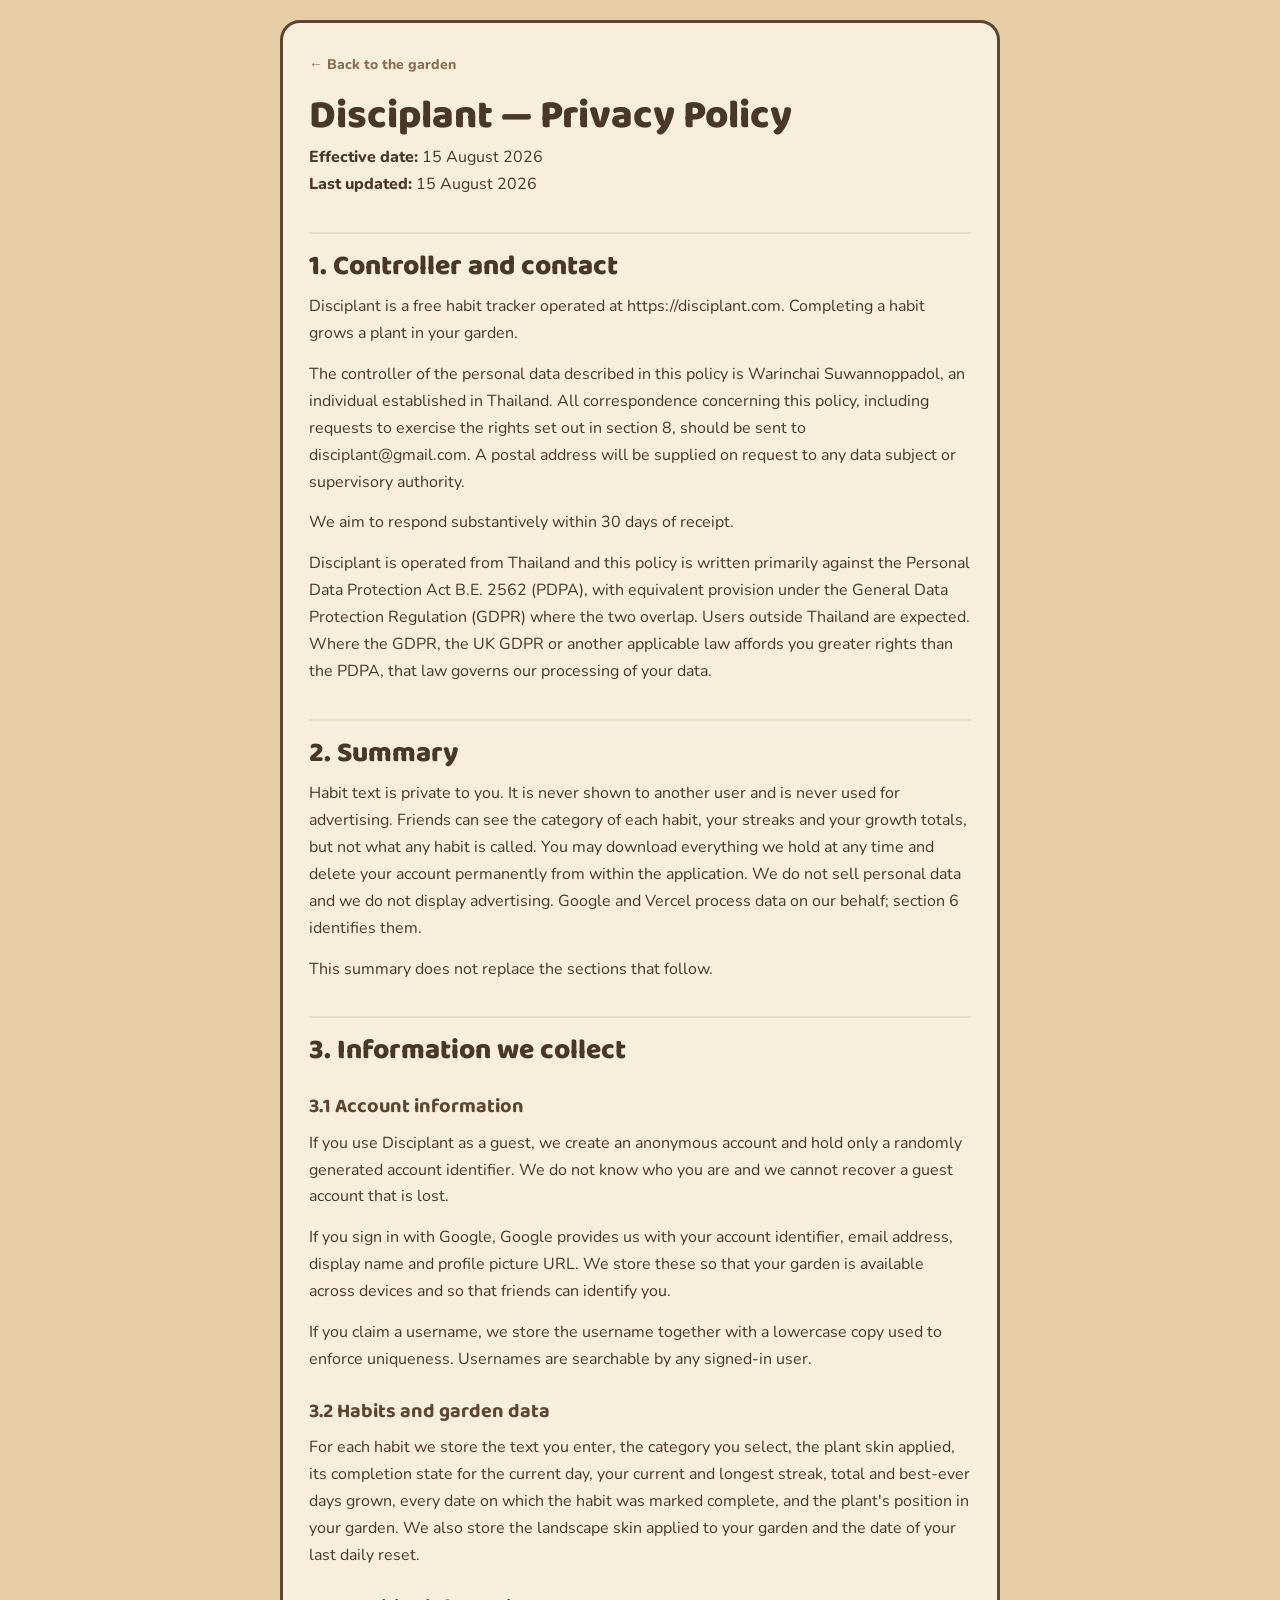
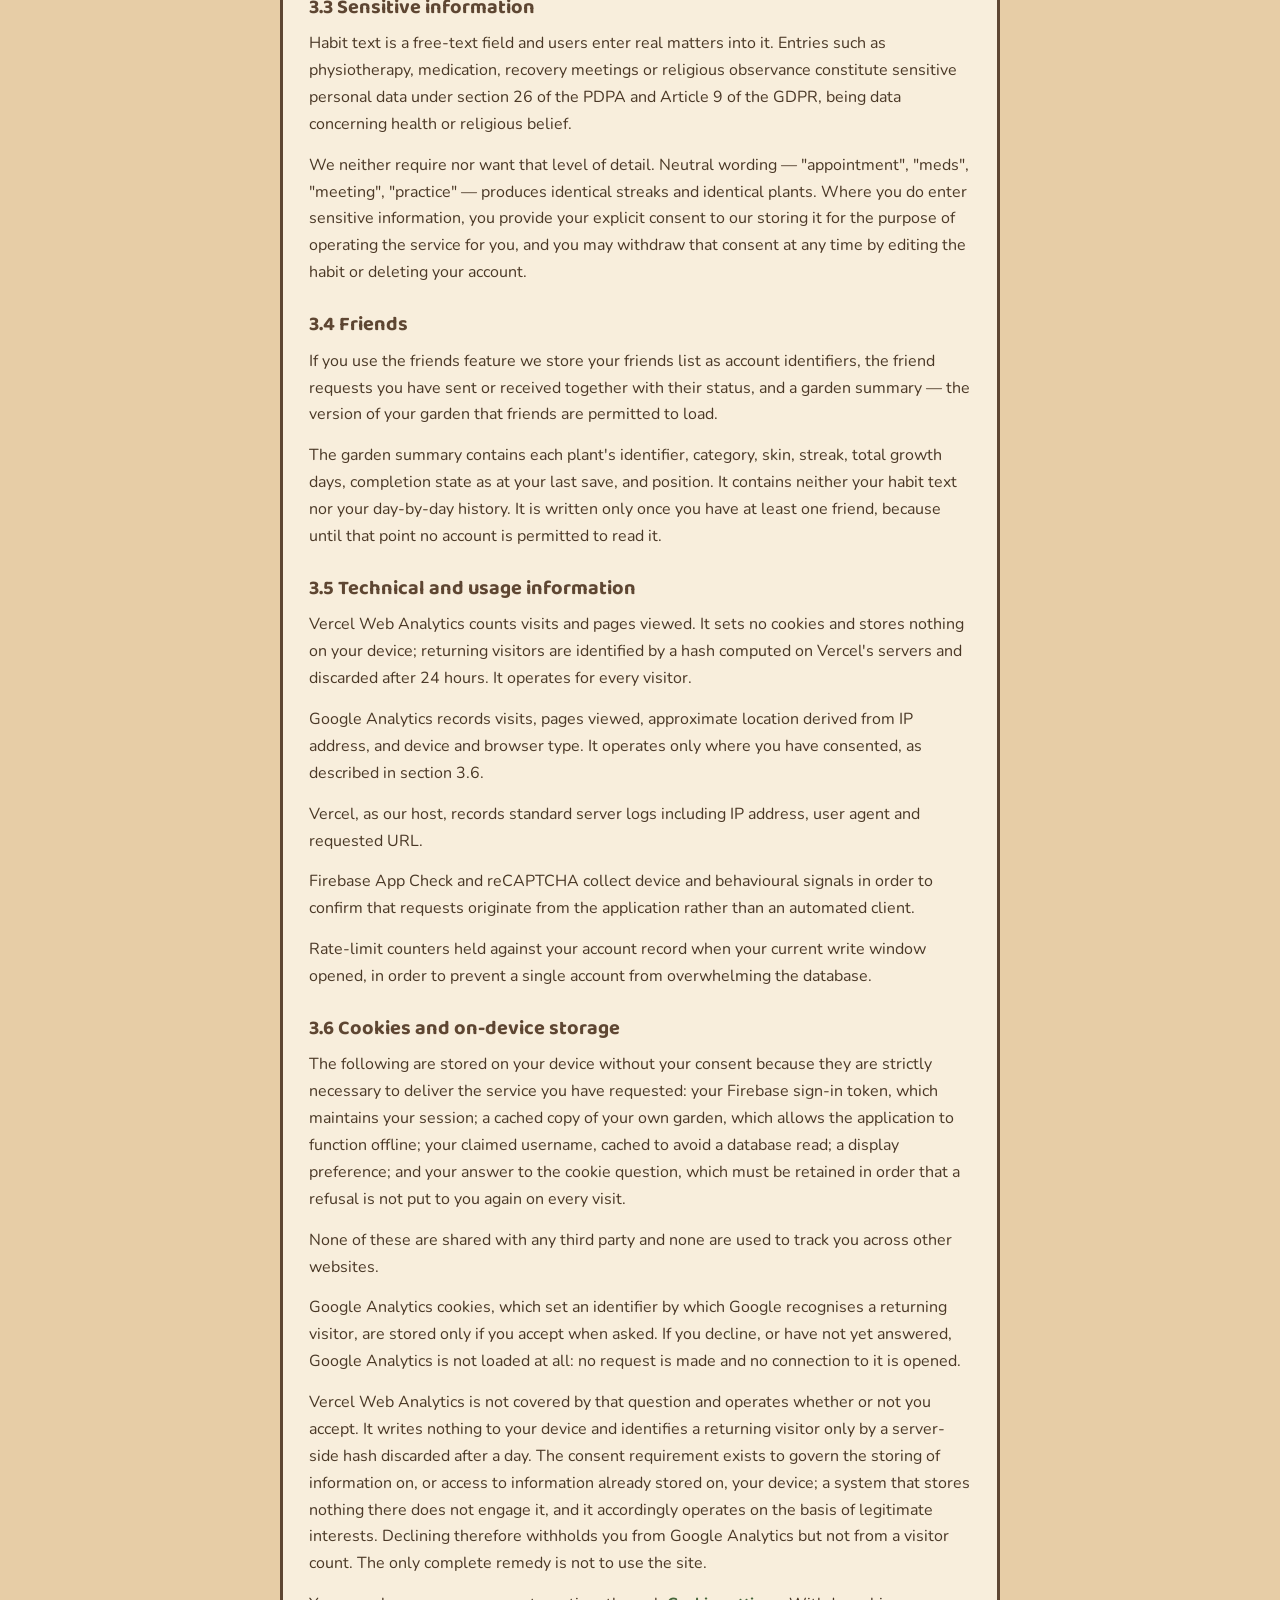
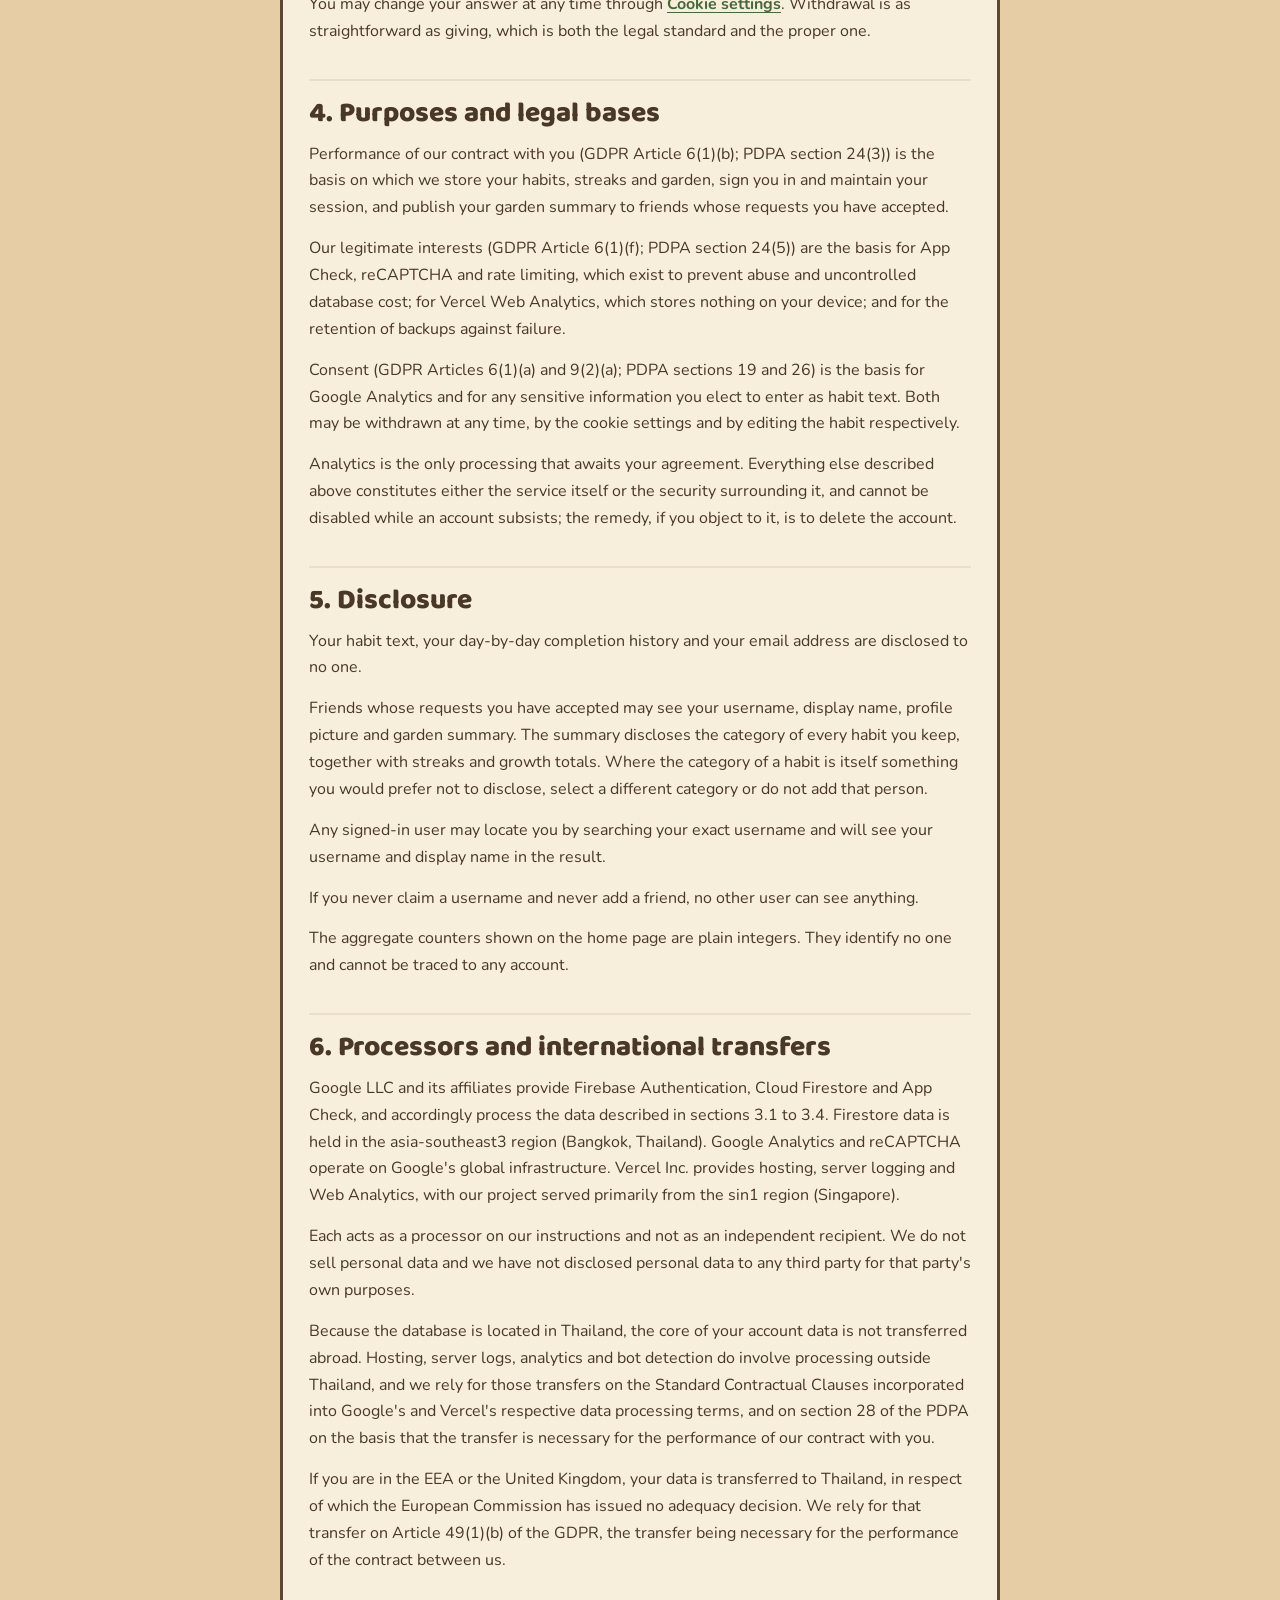
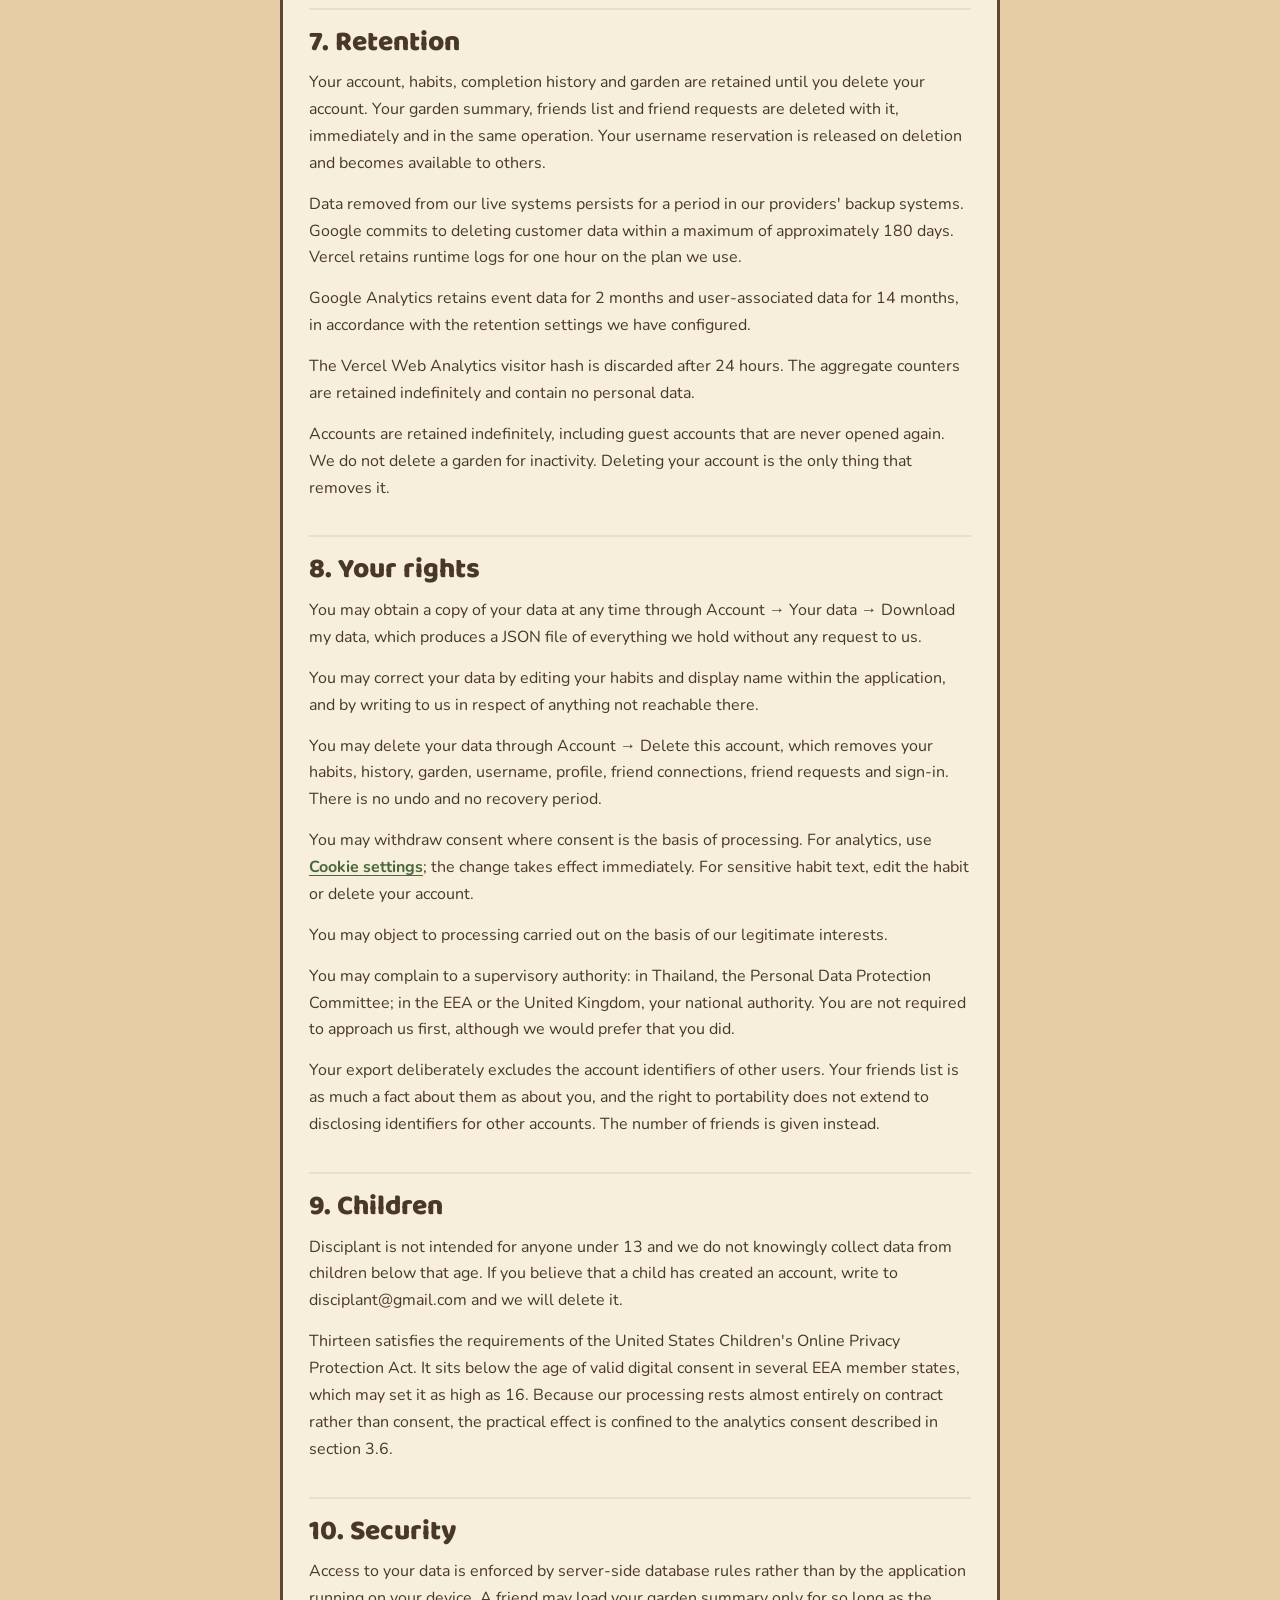
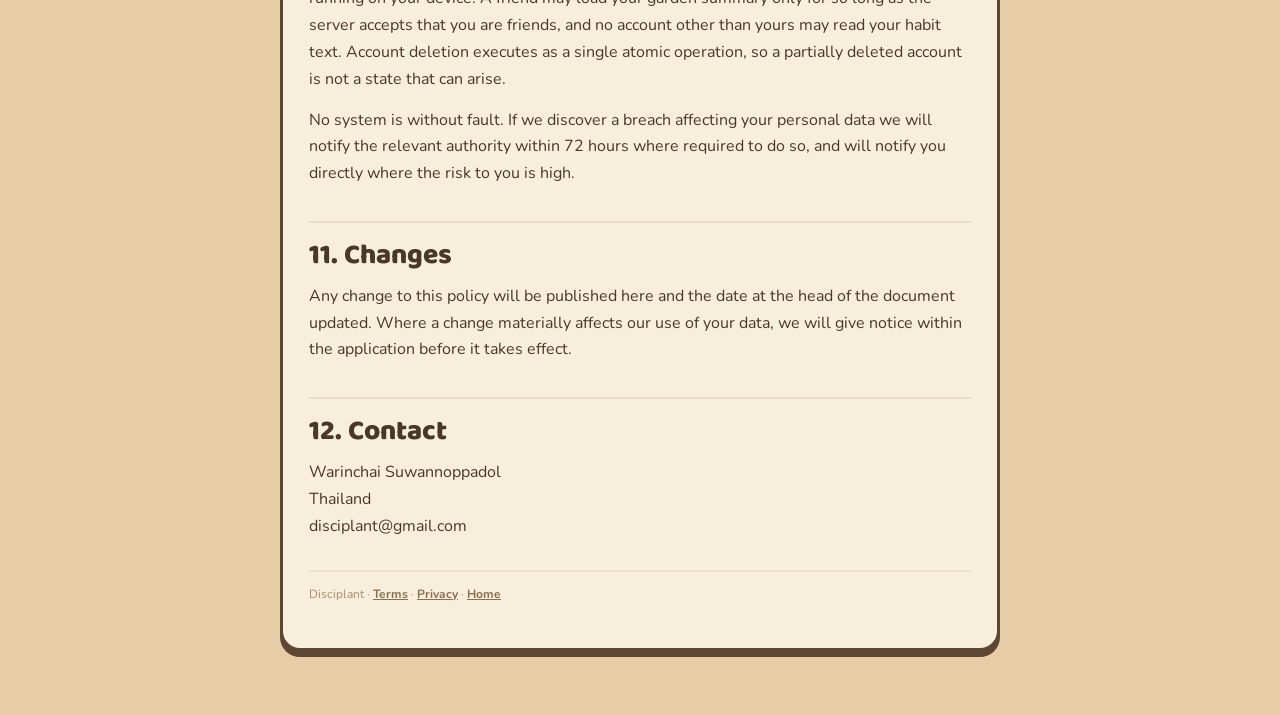
==== commit 925f8b40: "Point canonical URLs and CSP frame-src at disciplant.com Custom domain is now live on Vercel; update" ====
--- a/privacy.html
+++ b/privacy.html
@@ -6,10 +6,12 @@
   <title>Privacy Policy - Disciplant</title>
   <meta name="description" content="How Disciplant handles your data: what is collected, who can see it, and how to get a copy or delete it." />
   <link rel="stylesheet" href="style.css" />
-  <link rel="icon" href="favicon.ico" sizes="32x32" />
-  <link rel="icon" href="favicon.svg?v=2" type="image/svg+xml" />
-  <link rel="apple-touch-icon" href="apple-touch-icon.png" />
-  <link rel="canonical" href="https://disciplant.vercel.app/privacy" />
+  <link rel="icon" href="/favicon.ico" sizes="32x32" />
+  <link rel="icon" href="/icon-192.png" type="image/png" sizes="192x192" />
+  <link rel="icon" href="/favicon.svg?v=3" type="image/svg+xml" />
+  <link rel="apple-touch-icon" href="/apple-touch-icon.png" />
+  <link rel="manifest" href="/site.webmanifest" />
+  <link rel="canonical" href="https://disciplant.com/privacy" />
 </head>
 <body class="legal-page">
 
@@ -21,7 +23,7 @@
       <p><strong>Effective date:</strong> 15 August 2026<br />
       <strong>Last updated:</strong> 15 August 2026</p>
       <h2>1. Controller and contact</h2>
-      <p>Disciplant is a free habit tracker operated at https://disciplant.vercel.app. Completing a habit grows a plant in your garden.</p>
+      <p>Disciplant is a free habit tracker operated at https://disciplant.com. Completing a habit grows a plant in your garden.</p>
       <p>The controller of the personal data described in this policy is Warinchai Suwannoppadol, an individual established in Thailand. All correspondence concerning this policy, including requests to exercise the rights set out in section 8, should be sent to disciplant@gmail.com. A postal address will be supplied on request to any data subject or supervisory authority.</p>
       <p>We aim to respond substantively within 30 days of receipt.</p>
       <p>Disciplant is operated from Thailand and this policy is written primarily against the Personal Data Protection Act B.E. 2562 (PDPA), with equivalent provision under the General Data Protection Regulation (GDPR) where the two overlap. Users outside Thailand are expected. Where the GDPR, the UK GDPR or another applicable law affords you greater rights than the PDPA, that law governs our processing of your data.</p>
